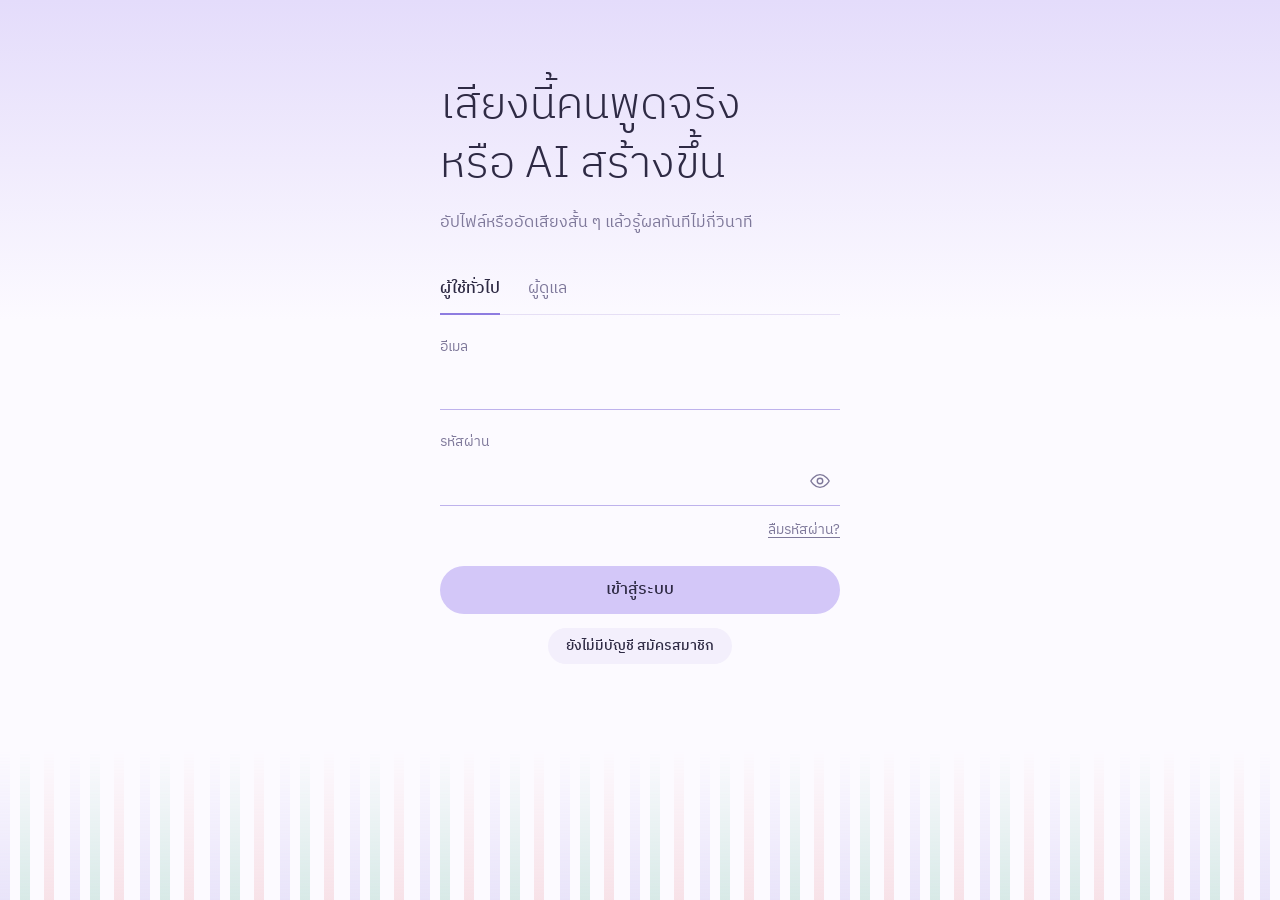
==== frontend/index.html @ a0849fa3 "Add frontend (single-file web app, pastel minimal) Login/register, record or upload audio, result wi" ====
<!DOCTYPE html>
<html lang="th">
<head>
<meta charset="utf-8">
<meta name="viewport" content="width=device-width, initial-scale=1, viewport-fit=cover">
<meta name="theme-color" content="#FCFAFF" media="(prefers-color-scheme: light)">
<meta name="theme-color" content="#171424" media="(prefers-color-scheme: dark)">
<title>เสียงจริงไหม? — ตรวจเสียง AI</title>
<link rel="preconnect" href="https://fonts.googleapis.com">
<link rel="preconnect" href="https://fonts.gstatic.com" crossorigin>
<link href="https://fonts.googleapis.com/css2?family=IBM+Plex+Sans+Thai:wght@200;300;400;500&display=swap" rel="stylesheet">
<style>
:root{--bg:#FCFAFF;--surf:#F3EFFC;--line:#E6DFF5;--ink:#2E2A44;--mute:#7E789A;--accent:#8E7CE0;--real:#2E9E78;--fake:#E0626F;--btn:#D3C7F8;--on-btn:#2E2A44;--sky:#D8EDFA;--rose:#FADDE1;--mint:#D6F0E5;--lilac:#E4DCFB;--peach:#FDE6D5;color-scheme:light}
@media (prefers-color-scheme:dark){:root{--bg:#171424;--surf:#221E34;--line:#352F4D;--ink:#EFEBFA;--mute:#A9A2C4;--accent:#B5A6FF;--real:#6FD3A8;--fake:#FF8D98;--btn:#4A3F82;--on-btn:#F3F0FF;--sky:#1F3A4D;--rose:#4A2A33;--mint:#1F4236;--lilac:#3A3066;--peach:#4A3427;color-scheme:dark}}
*{box-sizing:border-box}
html{-webkit-text-size-adjust:100%}
body{margin:0;background:var(--bg);color:var(--ink);font:400 16px/1.75 'IBM Plex Sans Thai','Noto Sans Thai',system-ui,sans-serif}
b,strong{font-weight:500}
h1,h2,h3{font-weight:300;margin:0;line-height:1.35}
h1{font-size:clamp(30px,6vw,44px)}h2{font-size:24px}h3{font-size:18px;font-weight:500}
p{margin:0}
button{font:inherit;color:inherit;cursor:pointer}
svg.i{width:22px;height:22px;fill:none;stroke:currentColor;stroke-width:1.5;stroke-linecap:round;stroke-linejoin:round;flex:none}
.num{font-variant-numeric:tabular-nums}
.mute{color:var(--mute)}.small{font-size:14px}.center{text-align:center}
:focus-visible{outline:2px solid var(--accent);outline-offset:3px}
.row{display:flex;gap:16px;align-items:center;flex-wrap:wrap}
.err{color:var(--fake);margin-top:14px}
.ok{color:var(--real);margin-top:14px;display:flex;gap:8px;align-items:center}

/* header + navigation */
.bar{position:sticky;top:0;z-index:5;background:var(--bg);padding-top:env(safe-area-inset-top,0px)}
.bar>div{max-width:960px;margin:0 auto;display:flex;align-items:center;gap:28px;padding:20px 24px}
.brand{display:flex;align-items:center;gap:12px;font-size:17px;font-weight:500;margin-right:auto}
.logo{display:flex;align-items:center;gap:3px;height:24px}
.logo i{width:2.5px;border-radius:2px;background:var(--ink)}
.tag{font-size:12px;border:1px solid var(--line);border-radius:999px;padding:0 10px;color:var(--mute);font-weight:400}
.nav{display:flex;gap:28px}
.nav button{border:0;background:none;color:var(--mute);padding:6px 0;border-bottom:2px solid transparent}
.nav button svg{display:none}
.nav button:hover{color:var(--ink)}
.nav button.on{color:var(--ink);font-weight:500;border-color:var(--ink)}
.out{border:0;background:none;color:var(--mute);padding:6px 0}
.dock{display:none}
.page{max-width:560px;margin:0 auto;padding:40px 24px 96px}
.page.wide{max-width:960px}
@media(max-width:720px){
  .nav{display:none}
  .bar>div{padding:14px 20px}
  .dock{display:flex;position:fixed;left:0;right:0;bottom:0;z-index:5;background:var(--bg);border-top:1px solid var(--line);padding:8px 8px calc(8px + env(safe-area-inset-bottom,0px))}
  .dock button{flex:1;display:flex;flex-direction:column;align-items:center;gap:2px;border:0;background:none;color:var(--mute);font-size:12px;padding:6px 0}
  .dock button.on{color:var(--ink);font-weight:500}
  .page{padding:24px 20px 120px}
}

/* shared parts */
.card{margin-top:56px;padding-top:28px;border-top:1px solid var(--line)}
.btn{display:inline-flex;align-items:center;justify-content:center;gap:8px;min-height:48px;padding:0 28px;border:0;border-radius:999px;background:var(--btn);color:var(--on-btn);font-weight:500}
.btn.block{width:100%}
.btn.ghost{background:none;color:var(--ink);border:1px solid var(--line)}
.btn.ghost:hover{border-color:var(--ink)}
.btn.sm{min-height:36px;padding:0 18px;font-size:14px}
.in{width:100%;min-height:48px;padding:10px 0;border:0;border-bottom:1px solid var(--line);border-radius:0;background:none;color:var(--ink);font:inherit}
.in:focus{outline:none;border-bottom-color:var(--ink);box-shadow:0 1px 0 var(--ink)}
textarea.in{min-height:96px;resize:vertical;border:1px solid var(--line);border-radius:14px;padding:12px 14px}
textarea.in:focus{box-shadow:none;border-color:var(--ink)}
label.f{display:block;margin-top:20px;color:var(--mute);font-size:14px}
label.f .in{margin-top:2px;color:var(--ink);font-size:16px}
.pill{display:inline-flex;align-items:center;gap:6px;font-size:14px;color:var(--mute);margin-right:10px}
.pill::before{content:"";width:6px;height:6px;border-radius:50%;background:currentColor}
.pill.real{color:var(--real)}.pill.fake{color:var(--fake)}
.seg2{display:flex;gap:28px;border-bottom:1px solid var(--line)}
.seg2 button{border:0;background:none;padding:10px 0;color:var(--mute);border-bottom:2px solid transparent;margin-bottom:-1px}
.seg2 button.on{color:var(--ink);font-weight:500;border-color:var(--ink)}
.chips{display:flex;gap:8px;flex-wrap:wrap;align-items:center;margin-top:28px}
.chip{display:inline-flex;align-items:center;gap:6px;border:1px solid var(--line);background:none;border-radius:999px;padding:5px 16px;color:var(--mute)}
.chip svg.i{width:18px;height:18px}
.chip:hover{border-color:var(--ink);color:var(--ink)}
.chip.on{background:var(--ink);border-color:var(--ink);color:var(--bg);font-weight:500}
.empty{text-align:center;padding:64px 16px;color:var(--mute)}
.iconbtn{border:0;background:none;color:var(--mute);padding:6px;border-radius:10px}
.iconbtn:hover{color:var(--fake)}

/* login */
.login{min-height:100vh;display:grid;place-items:center;padding:48px 24px 200px;position:relative;overflow:hidden}
.lg{width:100%;max-width:400px;position:relative;z-index:1}
.bars{position:absolute;left:0;right:0;bottom:0;height:150px;display:flex;align-items:flex-end;gap:6px;padding:0 24px;pointer-events:none}
.bars i{flex:1;background:color-mix(in srgb,var(--ink) 11%,var(--bg));border-radius:2px 2px 0 0;transform-origin:bottom;animation:rise .9s cubic-bezier(.2,.8,.2,1) both;animation-delay:calc(var(--n)*18ms)}
@keyframes rise{from{transform:scaleY(.04);opacity:0}to{transform:scaleY(1);opacity:1}}

/* home */
.stage{margin-top:36px}
.live{display:block;width:100%;height:84px;margin-top:36px}
.timer{font-size:72px;font-weight:200;line-height:1;text-align:center;margin-top:12px}
.rec{position:relative;width:112px;height:112px;border-radius:50%;border:1.5px solid var(--ink);background:none;color:var(--ink);display:grid;place-items:center;margin:28px auto 14px}
.rec:hover{background:var(--surf)}
.rec svg.i{width:34px;height:34px}
.rec.on{border-color:var(--fake);color:var(--fake)}
.rec.on::after{content:"";position:absolute;inset:-9px;border-radius:50%;border:1px solid var(--fake);animation:ping 1.5s ease-out infinite}
@keyframes ping{from{opacity:.9;transform:scale(.92)}to{opacity:0;transform:scale(1.2)}}
.drop{display:grid;place-items:center;gap:8px;text-align:center;border:1px dashed var(--line);border-radius:28px;padding:80px 16px;margin-top:32px;cursor:pointer;position:relative}
.drop:hover,.drop:focus-within{border-color:var(--ink)}
.drop input{position:absolute;opacity:0;width:1px;height:1px}
.drop svg.i{width:32px;height:32px;color:var(--mute)}
.spin{width:36px;height:36px;border-radius:50%;border:2px solid var(--line);border-top-color:var(--ink);margin:20px auto;animation:sp 1s linear infinite}
@keyframes sp{to{transform:rotate(360deg)}}

/* result */
.res{--c:var(--real);margin-top:36px}
.res.fake{--c:var(--fake)}
.bignum{font-size:clamp(112px,34vw,200px);font-weight:200;line-height:.95;color:var(--c);letter-spacing:-.04em}
.bignum small{font-size:.26em;font-weight:300;letter-spacing:0;margin-left:.08em}
.vword{font-size:26px;font-weight:500;margin-top:14px}
audio{display:block;width:100%;height:36px;margin-top:28px}
.scope{margin-top:28px}
canvas#wave{display:block;width:100%;height:88px}
.segs{display:flex;gap:4px;margin-top:14px}
.sg{min-width:0}
.sg i{display:block;height:6px;border-radius:3px}
.sg span{display:block;margin-top:6px;font-size:12px;color:var(--mute)}
.axis{display:flex;justify-content:space-between;font-size:13px;color:var(--mute);margin-top:4px}
.choices{display:flex;gap:12px;margin-top:16px}
.choice{flex:1;display:flex;align-items:center;justify-content:center;gap:8px;min-height:48px;border:1px solid var(--line);background:none;border-radius:999px;font-weight:500}
.choice:hover{border-color:var(--ink)}
.choice.yes.on{background:var(--real);border-color:var(--real);color:var(--bg)}
.choice.no.on{background:var(--fake);border-color:var(--fake);color:var(--bg)}

/* history */
.hlist{margin-top:24px;border-bottom:1px solid var(--line)}
.hrow{--c:var(--real);display:grid;grid-template-columns:auto 1fr auto auto;gap:16px;align-items:start;padding:22px 0;border-top:1px solid var(--line)}
.hrow.fake{--c:var(--fake)}
.hrow .dot{width:8px;height:8px;border-radius:50%;background:var(--c);margin-top:11px}
.hrow .g{min-width:0;overflow-wrap:anywhere}
.hrow .sc{text-align:right}
.bigpct{font-size:40px;font-weight:200;line-height:1.1;color:var(--c)}
.cmt{margin-top:10px;padding-left:12px;border-left:2px solid var(--line);font-size:14px;color:var(--mute);white-space:pre-wrap;overflow-wrap:anywhere}
.dbg{margin-top:16px;padding:12px;border:1px dashed var(--line);border-radius:12px;font-size:12px;overflow:auto;white-space:pre-wrap;overflow-wrap:anywhere}
@media(max-width:560px){.hrow{grid-template-columns:auto 1fr auto}.hrow .iconbtn{grid-column:3;grid-row:2;justify-self:end}}

/* calendar */
.datewrap{position:relative}
.cal{position:absolute;top:calc(100% + 8px);left:0;z-index:6;width:300px;max-width:calc(100vw - 40px);background:var(--bg);border:1px solid var(--line);border-radius:20px;padding:16px}
.calh{display:flex;justify-content:space-between;align-items:center;margin-bottom:8px}
.calg{display:grid;grid-template-columns:repeat(7,1fr);gap:2px;text-align:center}
.calg i{font-style:normal;color:var(--mute);font-size:13px;padding:4px 0}
.day{border:0;background:none;border-radius:999px;min-height:36px;color:var(--ink)}
.day:hover{background:var(--surf)}
.day.today{box-shadow:inset 0 0 0 1px var(--ink)}
.day.sel{background:var(--ink);color:var(--bg);font-weight:500}
.calf{display:flex;gap:8px;justify-content:space-between;margin-top:12px}
@media(max-width:720px){.cal{position:fixed;left:50%;top:50%;transform:translate(-50%,-50%);width:min(320px,90vw)}}

/* profile */
.avatar{width:88px;height:88px;border-radius:50%;background:var(--surf);display:grid;place-items:center;font-size:34px;font-weight:200;overflow:hidden}
.avatar img{width:100%;height:100%;object-fit:cover}
.dl{margin:20px 0 0}
.dl div{display:flex;justify-content:space-between;gap:16px;padding:14px 0;border-top:1px solid var(--line)}
.dl dt{color:var(--mute)}.dl dd{margin:0;text-align:right;overflow-wrap:anywhere}

/* admin */
.stats{display:grid;grid-template-columns:repeat(4,1fr);margin-top:36px;border-top:1px solid var(--line);border-bottom:1px solid var(--line)}
.stat{--c:var(--mute);background:none;border:0;color:inherit;text-align:left;padding:24px 0 24px 24px;display:block;width:100%}
.stat:first-child{padding-left:0}
.stat+.stat{border-left:1px solid var(--line)}
button.stat:hover strong{color:var(--accent)}
.stat .k{display:flex;align-items:center;gap:8px;color:var(--mute);font-size:14px}
.stat .k i{width:8px;height:8px;border-radius:50%;background:var(--c)}
.stat strong{display:block;font-size:56px;font-weight:200;line-height:1.1;margin-top:8px}
@media(max-width:720px){.stats{grid-template-columns:1fr 1fr}.stat{padding:20px 0 20px 20px}.stat:nth-child(odd){padding-left:0;border-left:0}.stat:nth-child(n+3){border-top:1px solid var(--line)}}
.ratio{display:flex;height:8px;gap:3px;margin-top:18px}
.ratio button{border:0;min-width:8px;border-radius:4px;padding:0}
.ratio .rf{background:var(--fake)}.ratio .rr{background:var(--real)}
.legend{display:flex;gap:24px;flex-wrap:wrap;margin-top:12px;color:var(--mute);font-size:14px}
.chart{display:flex;align-items:flex-end;gap:12px;height:160px;margin-top:20px}
.chart div{flex:1;display:flex;flex-direction:column;justify-content:flex-end;align-items:center;font-size:13px;color:var(--mute);height:100%}
.chart i{display:block;width:100%;max-width:28px;background:color-mix(in srgb,var(--ink) 16%,var(--bg));border-radius:4px 4px 0 0;margin:6px 0}
.chart div.today i{background:var(--ink)}
.chart b{color:var(--ink);font-weight:500}
.tw{overflow-x:auto}
table{border-collapse:collapse;width:100%;font-size:15px;min-width:640px}
th,td{text-align:left;padding:14px 12px 14px 0;border-top:1px solid var(--line);vertical-align:top}
th{border-top:0;color:var(--mute);font-weight:400;font-size:13px}
.thbig{font-size:clamp(96px,22vw,140px);font-weight:200;line-height:1;text-align:center;margin-top:20px;letter-spacing:-.04em}
input[type=range]{-webkit-appearance:none;appearance:none;width:100%;height:4px;border-radius:2px;background:linear-gradient(to right,var(--real) 0 var(--x,70%),var(--fake) var(--x,70%) 100%);margin:36px 0 14px}
input[type=range]::-webkit-slider-thumb{-webkit-appearance:none;width:24px;height:24px;border-radius:50%;background:var(--bg);border:2px solid var(--ink);cursor:grab}
input[type=range]::-moz-range-thumb{width:18px;height:18px;border-radius:50%;background:var(--bg);border:2px solid var(--ink)}
.zones{display:flex;justify-content:space-between;gap:12px;font-size:14px}

@media(prefers-reduced-motion:reduce){*,*::before,*::after{animation:none!important}}

/* pastel colour layer */
body{background:linear-gradient(180deg,var(--lilac) 0,var(--bg) 320px) no-repeat,var(--bg)}
.bar{background:color-mix(in srgb,var(--lilac) 90%,transparent);backdrop-filter:blur(8px)}
.btn{box-shadow:none;transition:none}.btn:hover{background:color-mix(in srgb,var(--btn) 80%,var(--accent))}
.btn:hover,.btn:active{transform:none;box-shadow:none}
.btn.ghost{background:var(--surf);border:0}.btn.ghost:hover{background:var(--lilac)}
.chip{background:var(--surf);border-color:transparent}.chip:hover{background:var(--lilac);color:var(--ink)}
.chip.on{background:var(--btn);color:var(--on-btn);border-color:transparent}
.tag{background:var(--surf);border-color:transparent}
.nav button.on,.seg2 button.on{border-color:var(--accent)}
.in{border-bottom-color:color-mix(in srgb,var(--accent) 45%,var(--line))}
.in:focus{border-bottom-color:var(--accent);box-shadow:0 1px 0 var(--accent)}
textarea.in{background:var(--surf);border-color:transparent;box-shadow:none}textarea.in:focus{border-color:var(--accent);box-shadow:none}
.drop{background:var(--peach);border:0;color:var(--ink)}.drop:hover{background:color-mix(in srgb,var(--peach) 70%,var(--lilac))}
.drop svg.i{color:var(--accent);border:0;padding:0;background:none;width:32px;height:32px}
.rec{background:var(--rose);border:0;color:var(--fake);width:120px;height:120px;box-shadow:none;transition:none}
.rec:hover,.rec:active{transform:none;box-shadow:none;background:color-mix(in srgb,var(--rose) 70%,var(--lilac))}
.rec.on{background:var(--fake);color:#fff}.rec svg.i{width:34px;height:34px}
.live{background:none;border:0;border-radius:0;height:84px;margin-top:36px}
.timer{font-family:inherit;font-size:72px;font-weight:200}
.stage{padding:0;background:none;border:0;box-shadow:none;margin-top:36px}
.stage .seg2{background:none;padding:0;border:0;border-radius:0;border-bottom:1px solid var(--line);gap:28px}
.seg2{padding:0;border:0;border-radius:0;background:none;border-bottom:1px solid var(--line);gap:28px}
.seg2 button{flex:none;border:0;border-bottom:2px solid transparent;border-radius:0;padding:10px 0;margin-bottom:-1px;background:none;box-shadow:none}
.seg2 button.on{background:none;box-shadow:none;border-color:var(--accent);color:var(--ink)}
.bars i{background:color-mix(in srgb,var(--accent) 22%,var(--bg))}
.bars i:nth-child(3n){background:color-mix(in srgb,var(--real) 22%,var(--bg))}
.bars i:nth-child(5n){background:color-mix(in srgb,var(--fake) 20%,var(--bg))}
.res{background:color-mix(in srgb,var(--c) 12%,var(--bg));border:0;border-radius:32px;padding:28px 24px 24px;margin:36px -8px 0;box-shadow:none}
.hrow{background:var(--surf);border:0;border-radius:22px;padding:18px 20px;margin-bottom:10px;box-shadow:none}
.hrow.real{background:var(--mint)}.hrow.fake{background:var(--rose)}
.hlist{border-bottom:0}
.cmt{background:color-mix(in srgb,var(--bg) 70%,transparent);border:0;border-radius:12px;padding:8px 12px}
.cal{box-shadow:0 12px 40px rgba(60,40,110,.16);border-color:transparent}
.day.sel{background:var(--btn);color:var(--on-btn)}.day:hover{background:var(--lilac)}.day.today{box-shadow:inset 0 0 0 1px var(--accent)}
.avatar{background:var(--lilac)}
.dock{background:color-mix(in srgb,var(--lilac) 90%,transparent)}.dock button.on{color:var(--accent)}
.stats{border:0;gap:12px}
.stat,.stat:first-child{padding:20px 22px;border:0!important;border-radius:24px;background:var(--surf)}
.stats>:nth-child(1){background:var(--sky)}.stats>:nth-child(2){background:var(--rose)}.stats>:nth-child(3){background:var(--mint)}.stats>:nth-child(4){background:var(--lilac)}
.stat+.stat{border-left:0}
@media(max-width:720px){.stat:nth-child(odd){padding-left:22px}.stat:nth-child(n+3){border-top:0}}
.ratio .rf{background:var(--fake)}.ratio .rr{background:var(--real)}
.chart i{background:color-mix(in srgb,var(--accent) 30%,var(--bg))}.chart div.today i{background:var(--accent)}
.card{margin-top:44px}
input[type=range]{background:linear-gradient(to right,var(--mint) 0 var(--x,70%),var(--rose) var(--x,70%) 100%);height:8px;border:0;margin:36px 0 14px}
input[type=range]::-webkit-slider-thumb{width:26px;height:26px;background:var(--bg);border:3px solid var(--accent);box-shadow:none}
input[type=range]::-moz-range-thumb{width:20px;height:20px;background:var(--bg);border:3px solid var(--accent);box-shadow:none}
.thbig{font-family:inherit;font-weight:200;color:var(--ink);-webkit-text-stroke:0;text-shadow:none;margin-top:20px}
.err{background:none;border:0;padding:0;color:var(--fake);border-radius:0}
.ok{background:none;border:0;padding:0;color:var(--real)}

/* shims for features added later (mascot hidden, plain layout) */
.mc,.sticker,.hero::before,.hero::after{display:none}
.logo{display:flex;align-items:center;gap:3px;height:24px;width:auto;border:0;background:none;box-shadow:none;transform:none}
.logo b{display:flex;align-items:center;gap:3px;height:24px}.logo i{width:2.5px;border-radius:2px;background:var(--accent)}
.brand{font-family:inherit}
.hello{display:block}.bubble{background:none;border:0;box-shadow:none;padding:0;margin:0;color:var(--mute);border-radius:0;font-size:16px}
.hero{background:none;border:0;box-shadow:none;padding:0;display:block}
.hero h1{margin:6px 0 0}.hero p{color:var(--mute);margin:14px 0 28px}
.login{display:block;max-width:none;min-height:100vh;padding:48px 24px 200px;position:relative;margin:0}
.login .hero,.login .lg{max-width:400px;margin:0 auto}.login .hero{margin-top:28px;text-align:left}
.lg{position:relative;z-index:1;margin-top:20px}.lg>.brand{display:none}.hero::before{display:none}
.lg .card{margin-top:0;padding:0;border:0;box-shadow:none;background:none}
.login::after{content:"";position:absolute;left:0;right:0;bottom:0;height:150px;background:repeating-linear-gradient(90deg,color-mix(in srgb,var(--accent) 22%,var(--bg)) 0 10px,transparent 10px 20px,color-mix(in srgb,var(--real) 22%,var(--bg)) 20px 30px,transparent 30px 44px,color-mix(in srgb,var(--fake) 20%,var(--bg)) 44px 54px,transparent 54px 70px);-webkit-mask:linear-gradient(0deg,#000,transparent);mask:linear-gradient(0deg,#000,transparent);pointer-events:none;opacity:.8}
.reshead{display:block}.reshead>div{display:flex;flex-direction:column-reverse}
.vword{background:none;border:0;border-radius:0;box-shadow:none;transform:none;padding:0;font-family:inherit;font-size:26px;font-weight:500;margin-top:14px}
.bignum{font-family:inherit;font-size:clamp(112px,34vw,200px);font-weight:200;color:var(--c);-webkit-text-stroke:0;text-shadow:none;letter-spacing:-.04em;line-height:.95;margin:0}
.bignum small{-webkit-text-stroke:0;font-weight:300}
.resmeta{color:var(--mute);margin-top:4px;opacity:1}
.warn{border:0;background:var(--peach);border-radius:12px}
.scope{background:none;border:0;padding:0;border-radius:0;margin-top:28px}
.sg i{border:0;height:6px;border-radius:3px}.sg span{text-align:left;font-weight:400;color:var(--mute)}
.choice{background:var(--surf);border:0;box-shadow:none;border-radius:999px;transition:none}
.choice:hover,.choice.yes.on,.choice.no.on{transform:none;box-shadow:none}
.choice.yes.on{background:var(--mint)}.choice.no.on{background:var(--rose)}
.hrow .dot{width:10px;height:10px;border:0;background:var(--c);margin-top:10px;display:block}.hrow .dot svg{display:none}
.bigpct{font-family:inherit;font-weight:200;font-size:40px;-webkit-text-stroke:0}
.pill{border:0;background:var(--surf);padding:0 10px;margin:0 6px 4px 0;border-radius:999px}.pill.real{background:var(--mint)}.pill.fake{background:var(--rose)}
.cmt{border:0}
.empty .mc{display:none}
.stage.center::before{content:"";display:block;width:36px;height:36px;border-radius:50%;border:2px solid var(--line);border-top-color:var(--accent);margin:20px auto;animation:sp 1s linear infinite}
.stat strong,.stat .k i{font-family:inherit}.stat strong{font-weight:200;font-size:56px}
.stat .k i{border:0;width:8px;height:8px}
.pctbadge{font-family:inherit;font-weight:300;-webkit-text-stroke:0;font-size:28px}
.agree{background:var(--peach);border:0;border-radius:14px}.agree b{font-family:inherit;font-weight:500}
.stat .sub{border:0;border-radius:999px;padding:0 10px;background:color-mix(in srgb,var(--bg) 60%,transparent)}
.pwd{position:relative;display:block}.pwd .in{padding-right:48px}
.eye{position:absolute;right:4px;top:50%;transform:translateY(-50%);border:0;background:none;border-radius:10px;padding:5px;color:var(--mute);display:grid;place-items:center}
.eye:hover,.eye.on{color:var(--accent)}
label.f .pwd{margin-top:2px}label.f .pwd .in{margin-top:0}
.linkbtn{border:0;background:none;padding:0;color:var(--mute);font-size:14px;text-decoration:underline;text-underline-offset:3px}.linkbtn:hover{color:var(--accent)}
.pl{margin-top:8px}.pl audio{margin-top:0;height:36px;min-width:220px}.pl .nofile{margin-top:6px;max-width:260px}
audio{border-radius:999px}
.tag{font-family:inherit}
h1,h2,h3,.disp{font-family:inherit;font-weight:300}h3{font-weight:500}
@media(prefers-reduced-motion:reduce){*,*::before,*::after{animation:none!important}}
</style>
</head>
<body>
<div id="app"></div>
<script>
// ===== ตั้งค่า: แก้ที่อยู่ของ backend ตรงนี้ =====
const API=window.API_BASE||'http://localhost:8000';

const $=s=>document.querySelector(s),esc=s=>String(s).replace(/[&<>"]/g,c=>({"&":"&amp;","<":"&lt;",">":"&gt;",'"':"&quot;"}[c]));
const D=d=>d.toLocaleDateString('th-TH',{day:'numeric',month:'short',year:'numeric'}),T=d=>d.toLocaleTimeString('th-TH',{hour:'2-digit',minute:'2-digit'});
const dk=d=>d.getFullYear()+'-'+String(d.getMonth()+1).padStart(2,'0')+'-'+String(d.getDate()).padStart(2,'0');
const mmss=s=>Math.floor(s/60)+':'+String(s%60).padStart(2,'0');
const store={get:k=>{try{return sessionStorage.getItem(k)}catch(e){return null}},set:(k,v)=>{try{v==null?sessionStorage.removeItem(k):sessionStorage.setItem(k,v)}catch(e){}}};
const S={fp:0,fpEmail:'',token:null,user:null,role:'user',page:'home',tab:'rec',phase:'idle',cur:null,rec:null,f:{date:'',res:''},reg:false,err:'',msg:'',loading:false,th:.8,hist:[],adet:[],stats:{},thinfo:{}};

S.cal={open:false,y:new Date().getFullYear(),m:new Date().getMonth()};
// ===== ชั้นเรียก API =====
async function api(path,o={}){
  const h={};if(S.token)h.Authorization='Bearer '+S.token;if(o.body)h['Content-Type']='application/json';
  let r;try{r=await fetch(API+path,{method:o.method||'GET',headers:h,body:o.form||(o.body?JSON.stringify(o.body):undefined)})}
  catch(e){throw new Error('เชื่อมต่อ API ที่ '+API+' ไม่ได้ ตรวจว่า backend เปิดอยู่และตั้ง CORS ไว้แล้ว')}
  if(r.status==401&&S.token&&!o.noAuthRedirect){logout();throw new Error('เซสชันหมดอายุ โปรดเข้าสู่ระบบใหม่')}
  const t=await r.text();let j=null;try{j=t?JSON.parse(t):null}catch(e){}
  if(!r.ok){let m=j&&(j.detail||j.message);if(Array.isArray(m))m=m.map(x=>x.msg).join(' ');throw new Error(typeof m=='string'&&m?m:'เกิดข้อผิดพลาด ('+r.status+')')}
  return j}
// ===== แปลงชื่อ field จาก backend เป็นรูปแบบที่ UI ใช้ (ปรับตาม schema จริงได้ที่นี่ที่เดียว) =====
const pick=(o,ks)=>{if(!o)return;for(const k of ks)if(o[k]!==undefined&&o[k]!==null)return o[k]};
const list=j=>Array.isArray(j)?j:(j&&(j.items||j.results||j.data||j.detections||j.history||j.predictions||j.files))||[];
const UU=/^[0-9a-f]{8}-[0-9a-f]{4}-[0-9a-f]{4}-[0-9a-f]{4}-[0-9a-f]{12}$/i;
function uuidIn(o,d=0){if(!o||typeof o!='object'||d>3)return;const ks=Object.keys(o).filter(k=>!/user|owner|account/i.test(k));
  for(const k of ks)if(typeof o[k]=='string'&&UU.test(o[k])&&/id/i.test(k))return o[k];
  for(const k of ks){const r=uuidIn(o[k],d+1);if(r)return r}}
function deep(o,re,ok,d=0){if(!o||typeof o!='object'||Array.isArray(o)||d>3)return;
  for(const k of Object.keys(o)){const v=o[k];if(re.test(k)&&!/thresh|index|class|version|id$/i.test(k)&&ok(v))return v}
  for(const k of Object.keys(o)){const r=deep(o[k],re,ok,d+1);if(r!==undefined)return r}}
function norm(x){
  const fb0=pick(x,['feedback','user_feedback']),fb=Array.isArray(fb0)?fb0[0]:fb0,lbv=[x.label,x.result,x.prediction,x.verdict,x.result&&x.result.label,x.prediction&&x.prediction.label].find(v=>typeof v=='string'),lb=lbv?lbv.toLowerCase():'',
    th=pick(x,['threshold','threshold_used']),sg0=pick(x,['segment_scores','segments','scores']),sg=Array.isArray(sg0)?sg0:[];
  let sc=pick(x,['spoof_score','score','spoof_probability','probability','mean_probability']);
  if(sc===undefined)sc=deep(x,/spoof|score|prob|confidence/i,v=>typeof v=='number'&&v>=0&&v<=100);
  sc=+sc||0;if(sc>1)sc=sc/100;
  return{id:(v=>UU.test(String(v))?v:uuidIn(x))(pick(x,['id','detection_id','history_id','record_id','uuid'])),raw:x,name:String(pick(x,['filename','file_name','original_filename','name'])||'ไฟล์เสียง').replace(/\.(webm|wav|mp3|m4a|ogg|flac|aac|opus|mp4)$/i,''),score:sc,
    dur:Math.round(+pick(x,['duration_sec','duration','duration_seconds'])||0),at:new Date(pick(x,['created_at','timestamp','detected_at'])||Date.now()),
    agree:pick(x,['user_agrees','agree'])??(fb?pick(fb,['user_agrees','agree']):undefined)??deep(x,/agree/i,v=>typeof v=='boolean')??null,comment:x.comment||(fb&&fb.comment)||deep(x,/comment/i,v=>typeof v=='string'&&v.trim()!=='')||'',scores:sg.map(s=>+(s&&typeof s=='object'?(s.spoof_probability??s.score??s.probability):s)),segs:sg.filter(s=>s&&typeof s=='object'&&s.end_seconds!==undefined).map(s=>({s:+s.start_seconds||0,e:+s.end_seconds||0})),partial:!!x.possible_partial_spoof,maxp:+x.max_probability||0,
    fake:lb?/spoof|fake|synth/.test(lb):undefined,th:th!==undefined?+th:undefined,email:pick(x,['user_email','email'])||(x.user&&x.user.email)||'ผู้เยี่ยมชม'}}
const thTxt=d=>d.th!==undefined?d.th.toFixed(2):'–';
const isF=d=>d.fake!==undefined?d.fake:d.score>=(d.th||S.th);
const uname=u=>pick(u,['name','full_name','display_name'])||String(u.email||'').split('@')[0];
const since=u=>{const v=pick(u,['created_at','createdAt','member_since']);return v?D(new Date(v)):'ไม่ระบุ'};
const pct=v=>v===undefined?'–':(v<=1?v*100:v).toFixed(1)+'%';

const pill=d=>isF(d)?'<span class="pill fake">สังเคราะห์</span>':'<span class="pill real">เสียงจริง</span>';
const fbp=d=>d.agree===null?'<span class="pill">ยังไม่ระบุ</span>':d.agree?'<span class="pill real">ผลถูกต้อง</span>':'<span class="pill fake">ผลไม่ถูกต้อง</span>';
const filt=l=>l.filter(d=>(!S.f.date||dk(d.at)==S.f.date)&&(!S.f.res||(isF(d)?'fake':'real')==S.f.res));
const errBox=()=>S.err?`<div class="err" role="alert">${esc(S.err)}</div>`:'';
const IC={
  mic:'<rect x="9" y="3" width="6" height="12" rx="3"/><path d="M5 11a7 7 0 0 0 14 0M12 18v3"/>',
  clock:'<circle cx="12" cy="12" r="9"/><path d="M12 7v5l3 2"/>',
  user:'<circle cx="12" cy="8" r="4"/><path d="M4 21a8 8 0 0 1 16 0"/>',
  grid:'<rect x="3" y="3" width="7" height="7" rx="1.5"/><rect x="14" y="3" width="7" height="7" rx="1.5"/><rect x="3" y="14" width="7" height="7" rx="1.5"/><rect x="14" y="14" width="7" height="7" rx="1.5"/>',
  sliders:'<path d="M4 7h10M18 7h2M4 17h2M10 17h10"/><circle cx="16" cy="7" r="2"/><circle cx="8" cy="17" r="2"/>',
  stop:'<rect x="6" y="6" width="12" height="12" rx="2" fill="currentColor"/>',
  upload:'<path d="M12 16V4M7 9l5-5 5 5M4 20h16"/>',
  check:'<path d="M5 12.5l4.5 4.5L19 7"/>',
  cross:'<path d="M6 6l12 12M18 6L6 18"/>',
  trash:'<path d="M4 7h16M10 11v6M14 11v6M6 7l1 13h10l1-13M9 7V4h6v3"/>',
  cal:'<rect x="3" y="5" width="18" height="16" rx="2"/><path d="M3 10h18M8 3v4M16 3v4"/>',
  play:'<path d="M8 5v14l11-7z" fill="currentColor"/>',
  eye:'<path d="M2 12s4-7 10-7 10 7 10 7-4 7-10 7-10-7-10-7z"/><circle cx="12" cy="12" r="3"/>',
  left:'<path d="M15 6l-6 6 6 6"/>',right:'<path d="M9 6l6 6-6 6"/>'};
const ic=n=>`<svg class="i" viewBox="0 0 24 24" aria-hidden="true">${IC[n]}</svg>`;
const NAV={user:[['home','mic','ตรวจเสียง'],['hist','clock','ประวัติ'],['prof','user','โปรไฟล์']],admin:[['dash','grid','ภาพรวม'],['hist','clock','ประวัติการตรวจ'],['th','sliders','เกณฑ์ตัดสิน']]};
const MOUTH={idle:'<path d="M66 100 Q80 113 94 100" fill="none" stroke="var(--bd)" stroke-width="4"/>',
 listen:'<ellipse cx="80" cy="106" rx="8" ry="10" fill="var(--paper)" stroke="var(--bd)" stroke-width="4"/>',
 busy:'<circle cx="80" cy="104" r="5" fill="var(--bd)"/>',
 real:'<path d="M62 96 Q80 124 98 96Z" fill="var(--paper)" stroke="var(--bd)" stroke-width="4"/>',
 fake:'<path d="M60 106 l7 -8 l7 8 l7 -8 l7 8 l7 -8 l5 8" fill="none" stroke="var(--bd)" stroke-width="4"/>'};
const EYES={idle:'<circle cx="60" cy="78" r="7" fill="var(--bd)"/><circle cx="100" cy="78" r="7" fill="var(--bd)"/>',
 listen:'<circle cx="60" cy="76" r="10" fill="var(--paper)" stroke="var(--bd)" stroke-width="4"/><circle cx="100" cy="76" r="10" fill="var(--paper)" stroke="var(--bd)" stroke-width="4"/><circle cx="62" cy="77" r="4" fill="var(--bd)"/><circle cx="102" cy="77" r="4" fill="var(--bd)"/>',
 busy:'<circle cx="60" cy="74" r="7" fill="var(--bd)"/><circle cx="100" cy="74" r="7" fill="var(--bd)"/><circle cx="62" cy="71" r="2.4" fill="var(--paper)"/><circle cx="102" cy="71" r="2.4" fill="var(--paper)"/>',
 real:'<path d="M50 82 Q60 66 70 82" fill="none" stroke="var(--bd)" stroke-width="4.5"/><path d="M90 82 Q100 66 110 82" fill="none" stroke="var(--bd)" stroke-width="4.5"/>',
 fake:'<path d="M50 74 L70 78" stroke="var(--bd)" stroke-width="4.5"/><path d="M90 70 L112 62" stroke="var(--bd)" stroke-width="4.5"/><circle cx="62" cy="86" r="6" fill="var(--bd)"/><circle cx="102" cy="86" r="6" fill="var(--bd)"/>'};
const mascot=(m,sz)=>`<svg class="mc ${m}" viewBox="0 0 160 150" style="${sz?'--s:'+sz+'px':''}" aria-hidden="true"><g fill="none" stroke="var(--bd)" stroke-width="4.5" stroke-linecap="round"><path d="M62 26V14"/><path d="M80 22V4"/><path d="M98 26V12"/></g><path class="body" d="M20 100C10 50 45 22 80 24c38 2 70 26 62 74-4 30-30 42-62 42-32 0-56-10-60-40Z" stroke="var(--bd)" stroke-width="4.5"/>${m=='fake'?'':'<circle cx="44" cy="100" r="7" fill="var(--rose)" opacity=".7"/><circle cx="116" cy="100" r="7" fill="var(--rose)" opacity=".7"/>'}${EYES[m]}${MOUTH[m]}</svg>`;
const logo=()=>`<span class="logo" aria-hidden="true"><b>${[8,15,20,11,16].map(h=>`<i style="height:${h}px"></i>`).join('')}</b></span>`;
const MTH=['มกราคม','กุมภาพันธ์','มีนาคม','เมษายน','พฤษภาคม','มิถุนายน','กรกฎาคม','สิงหาคม','กันยายน','ตุลาคม','พฤศจิกายน','ธันวาคม'],WD=['อา','จ','อ','พ','พฤ','ศ','ส'];
function calHTML(){
  const y=S.cal.y,m=S.cal.m,first=new Date(y,m,1).getDay(),days=new Date(y,m+1,0).getDate(),today=dk(new Date());
  let cells='';for(let i=0;i<first;i++)cells+='<span></span>';
  for(let n=1;n<=days;n++){const k=y+'-'+String(m+1).padStart(2,'0')+'-'+String(n).padStart(2,'0');cells+=`<button class="day ${k==S.f.date?'sel':''} ${k==today?'today':''}" data-day="${k}">${n}</button>`}
  return `<div class="cal" role="dialog" aria-label="เลือกวันที่"><div class="calh"><button class="iconbtn" data-cal="-1" aria-label="เดือนก่อนหน้า">${ic('left')}</button><b>${MTH[m]} ${y+543}</b><button class="iconbtn" data-cal="1" aria-label="เดือนถัดไป">${ic('right')}</button></div><div class="calg">${WD.map(w=>`<i>${w}</i>`).join('')}${cells}</div><div class="calf"><button class="btn ghost sm" data-day="${today}">วันนี้</button><button class="btn ghost sm" data-day="">ล้างวันที่</button></div></div>`}
const filterBar=()=>{const on=S.f.date||S.f.res;
  return `<div class="chips">${[['','ทั้งหมด'],['real','เสียงจริง'],['fake','เสียงสังเคราะห์']].map(c=>`<button class="chip ${S.f.res==c[0]?'on':''}" data-chip="${c[0]}">${c[1]}</button>`).join('')}<div class="datewrap"><button class="chip ${S.f.date?'on':''}" data-cal="toggle" aria-haspopup="dialog">${ic('cal')}${S.f.date?D(new Date(S.f.date+'T00:00:00')):'เลือกวันที่'}</button>${S.cal.open?calHTML():''}</div>${on?'<button class="btn ghost sm" data-act="clr">ล้างตัวกรอง</button>':''}</div>`};

function render(){
  const a=$('#app');if(!S.user){a.innerHTML=loginV();return}
  const adm=S.role=='admin',nav=NAV[adm?'admin':'user'],btns=cls=>nav.map(p=>`<button data-go="${p[0]}" class="${S.page==p[0]?'on':''}">${ic(p[1])}${p[2]}</button>`).join('');
  const v=S.loading?'<p class="mute">กำลังโหลดข้อมูลจากระบบ</p>':{home:homeV,hist:adm?aHistV:uHistV,prof:profV,dash:dashV,th:thV}[S.page]();
  a.innerHTML=`<header class="bar"><div><div class="brand">${logo()}เสียงจริงไหม?${adm?'<span class="tag">ผู้ดูแล</span>':''}</div><nav class="nav" aria-label="เมนูหลัก">${btns()}</nav>${adm?'<button class="out" data-act="out">ออกจากระบบ</button>':''}</div></header>
  <main class="page ${adm?'wide':''}">${v}</main><nav class="dock" aria-label="เมนูหลัก">${btns()}</nav>`;
  if(S.phase=='done'&&S.page=='home'&&$('#wave'))draw();
  if(S.page=='home'&&!S.rec&&$('#live'))drawLive();
}
function fpCard(){
  const em=esc(S.fpEmail||'');
  if(S.fp==3)return `<div class="card center"><div style="display:grid;justify-items:center">${mascot('real',100)}</div><h2 style="margin-top:8px">ตั้งรหัสผ่านใหม่แล้ว</h2><p class="mute" style="margin-top:6px">ใช้รหัสใหม่เข้าสู่ระบบได้เลย</p><button class="btn block" style="margin-top:20px" data-act="fpback">ไปหน้าเข้าสู่ระบบ</button></div>`;
  if(S.fp==2)return `<div class="card"><h2>ใส่รหัสยืนยัน</h2><p class="mute small" style="margin-top:6px">ถ้ามีอีเมล ${em} ในระบบ เราส่งรหัส 6 หลักไปให้แล้ว</p>
  <label class="f">รหัสยืนยัน<input class="in" id="fc" inputmode="numeric" autocomplete="one-time-code" maxlength="12" placeholder="เช่น 123456"></label>
  <label class="f">รหัสผ่านใหม่ (อย่างน้อย 8 ตัว)<span class="pwd"><input class="in" id="f1" type="password" autocomplete="new-password"><button type="button" class="eye" data-eye aria-label="แสดงหรือซ่อนรหัสผ่าน">${ic('eye')}</button></span></label>
  <label class="f">ยืนยันรหัสผ่านใหม่<span class="pwd"><input class="in" id="f2" type="password" autocomplete="new-password"><button type="button" class="eye" data-eye aria-label="แสดงหรือซ่อนรหัสผ่าน">${ic('eye')}</button></span></label>
  ${errBox()}<button class="btn block" style="margin-top:22px" data-act="fpreset">ตั้งรหัสผ่านใหม่</button>
  <p class="center" style="margin-top:14px"><button class="btn ghost sm" data-act="fpsend">ส่งรหัสอีกครั้ง</button> <button class="btn ghost sm" data-act="fpback">กลับ</button></p></div>`;
  return `<div class="card"><h2>ลืมรหัสผ่าน</h2><p class="mute small" style="margin-top:6px">กรอกอีเมลที่สมัครไว้ ระบบจะส่งรหัสยืนยันให้ เพื่อตั้งรหัสผ่านใหม่ รหัสเดิมดูย้อนหลังไม่ได้เพราะเก็บแบบเข้ารหัส</p>
  <label class="f">อีเมล<input class="in" id="fe" type="email" autocomplete="username" value="${em}"></label>
  ${errBox()}<button class="btn block" style="margin-top:22px" data-act="fpsend">ส่งรหัสยืนยัน</button>
  <p class="center" style="margin-top:14px"><button class="btn ghost sm" data-act="fpback">กลับไปเข้าสู่ระบบ</button></p></div>`}
function loginV(){
  const adm=S.role=='admin';
  return `<div class="login"><div class="hero">${mascot('idle')}<span class="sticker">ตรวจเสียงภาษาไทย</span><h1>เสียงนี้คนพูดจริง<br>หรือ AI สร้างขึ้น</h1><p>อัปไฟล์หรืออัดเสียงสั้น ๆ แล้วรู้ผลทันทีไม่กี่วินาที</p></div>
  <div class="lg"><div class="brand" style="margin:0 0 18px">${logo()}เสียงจริงไหม?</div>${S.fp&&!adm?fpCard():`<div class="card">
  ${S.reg?`<h2>สมัครสมาชิก</h2>`:`<div class="seg2"><button data-role="user" class="${!adm?'on':''}">ผู้ใช้ทั่วไป</button><button data-role="admin" class="${adm?'on':''}">ผู้ดูแล</button></div>`}
  <label class="f">${adm?'ชื่อผู้ใช้':'อีเมล'}<input class="in" id="em" ${adm?'':'type="email"'} autocomplete="username"></label>
  <label class="f">รหัสผ่าน<span class="pwd"><input class="in" id="pw" type="password" autocomplete="current-password"><button type="button" class="eye" data-eye aria-label="แสดงหรือซ่อนรหัสผ่าน">${ic('eye')}</button></span></label>
  ${!adm&&!S.reg?`<p style="margin-top:10px;text-align:right"><button class="linkbtn" data-act="fp">ลืมรหัสผ่าน?</button></p>`:''}${errBox()}<button class="btn block" style="margin-top:22px" data-act="${S.reg?'reg':'in'}">${S.reg?'สมัครสมาชิก':'เข้าสู่ระบบ'}</button>
  ${adm?'':`<p class="center" style="margin-top:14px"><button class="btn ghost sm" data-act="tgl">${S.reg?'มีบัญชีแล้ว เข้าสู่ระบบ':'ยังไม่มีบัญชี สมัครสมาชิก'}</button></p>`}</div>`}</div></div>`}
function homeV(){
  let b='';
  if(S.phase=='busy')b=`<div class="stage center" style="padding:28px 20px"><div style="display:grid;justify-items:center">${mascot('busy',130)}</div><h3 style="margin-top:12px">น้องคลื่นกำลังฟังอยู่</h3><p class="mute">กำลังวิเคราะห์เสียง รอสักครู่นะ</p></div>`;
  else if(S.phase=='done')b=resV();
  else b=`<div class="stage"><div class="seg2"><button data-tab="rec" class="${S.tab=='rec'?'on':''}">อัดเสียง</button><button data-tab="up" class="${S.tab=='up'?'on':''}">อัปโหลดไฟล์</button></div>
  ${S.tab=='rec'?`<canvas id="live" class="live" aria-hidden="true"></canvas><div class="timer num" id="rt">${S.rec?mmss(S.rec.sec):'0:00'}</div><button class="rec ${S.rec?'on':''}" data-act="rec" aria-label="${S.rec?'หยุดอัด':'เริ่มอัด'}">${ic(S.rec?'stop':'mic')}</button><p class="center mute small">${S.rec?'กดอีกครั้งเมื่อพูดจบ ระบบจะตรวจให้ทันที':'แตะเพื่อเริ่มอัด พูดอย่างน้อย 4 วินาทีจะได้ผลแม่นขึ้น'}</p>`
  :`<label class="drop">${ic('upload')}<input type="file" id="fi" accept="audio/*"><b>เลือกไฟล์เสียง หรือลากมาวางตรงนี้</b><span class="mute small">.wav .mp3 .m4a .flac</span></label>`}${errBox()}</div>`;
  const mood=S.phase=='busy'?'busy':S.rec?'listen':'idle';
  return `${S.phase=='busy'?'':`<div class="hello">${S.phase=='done'?'':mascot(mood)}<div><div class="bubble">สวัสดี ${esc(uname(S.user))} สมาชิกตั้งแต่ ${since(S.user)}</div></div></div>`}<h1 style="margin-top:${S.phase=='done'?'18':'4'}px">${S.phase=='done'?'ผลการตรวจ':'ตรวจเสียง'}</h1>${b}`}
function resV(){
  const d=S.cur,f=isF(d),p=Math.round(d.score*100),th=d.th||S.th,n=d.scores.length,bad=d.scores.filter(s=>s>=th).length,seg=d.segs&&d.segs.length==n;
  return `<section class="res ${f?'fake':'real'}"><div class="reshead"><div><div class="vword">${f?'เป็นเสียงสังเคราะห์':'เป็นเสียงคนพูดจริง'}</div>
  <div class="bignum num" role="img" aria-label="คะแนน ${p} เปอร์เซ็นต์">${p}<small>%</small></div></div>${mascot(f?'fake':'real')}</div>
  <div class="resmeta">${esc(d.name)} ยาว ${mmss(d.dur)} นาที เกณฑ์ตอนตรวจ ${th.toFixed(2)}</div>
  ${!f&&d.partial?`<div class="warn">แต่มีบางช่วงที่น่าสงสัย (สูงสุด ${Math.round(d.maxp*100)}%)</div>`:''}
  <audio controls src="${d.url}" aria-label="ฟังไฟล์เสียงที่ตรวจ"></audio>
  <div class="scope">${d.peaks&&d.peaks.length?'<canvas id="wave"></canvas>':''}${n?`<div class="segs">${d.scores.map((s,k)=>`<div class="sg num" style="flex:${seg?Math.max(d.segs[k].e-d.segs[k].s,.5):1}" title="คะแนนช่วงนี้ ${Math.round(s*100)}%"><i style="background:${s>=th?'var(--fake)':'var(--real)'}"></i><span>${Math.round(s*100)}</span></div>`).join('')}</div><div class="axis num"><span>0:00</span><span>${mmss(d.dur)}</span></div>`:''}</div>
  ${n?`<p class="small" style="margin-top:12px">ช่วงที่เกินเกณฑ์ ${bad} จาก ${n} ช่วง สีของคลื่นเสียงตามคะแนนแต่ละช่วง</p>`:''}</section>
  <div class="card"><h3>ผลนี้ถูกต้องไหม</h3>
  ${d.sent?`<p class="ok">${ic('check')}ส่งความเห็นแล้ว ขอบคุณที่ช่วยให้ระบบแม่นขึ้น</p>`:`<div class="choices"><button class="choice yes ${d.agree===true?'on':''}" data-ag="1">${ic('check')}ถูกต้อง</button><button class="choice no ${d.agree===false?'on':''}" data-ag="0">${ic('cross')}ไม่ถูกต้อง</button></div>
  <label class="f">ความเห็นเพิ่มเติม (ไม่บังคับ)<textarea class="in" id="cm" rows="3" placeholder="เช่น คลิปนี้บันทึกในห้องที่มีเสียงรบกวน">${esc(d.comment)}</textarea></label>${errBox()}
  <button class="btn" style="margin-top:20px" data-act="send">ส่งความเห็น</button>`}
  <p class="small mute" style="margin-top:20px">ผลนี้เป็นเครื่องมือช่วยตัดสินใจเบื้องต้น ไม่ใช่หลักฐานทางกฎหมาย</p></div>
  <p style="margin-top:32px"><button class="btn block ghost" data-act="again">ตรวจไฟล์อื่น</button></p>`}
function uHistV(){
  const l=filt(S.hist);
  return `<h1>ประวัติการตรวจ</h1>${filterBar()}${errBox()}${typeof location!='undefined'&&location.search.includes('debug')&&S.hist[0]?`<pre class="dbg">รายการจาก /history:\n${esc(JSON.stringify(S.hist[0].raw,null,1))}\n\nรายละเอียดจาก /history/{id}:\n${esc(JSON.stringify(S.hist[0].rawDetail||null,null,1))}</pre>`:''}${l.length?`<div class="hlist">${l.map(d=>{const f=isF(d);return `<div class="hrow ${f?'fake':'real'}"><span class="dot">${ic(f?'cross':'check')}</span><div class="g"><b>${esc(d.name)}</b><div class="small mute">${D(d.at)} ${T(d.at)} น. ยาว ${mmss(d.dur)} เกณฑ์ ${thTxt(d)}</div><div style="margin-top:6px">${pill(d)}${!f&&d.partial?'<span class="pill fake">บางช่วงน่าสงสัย</span>':''}${fbp(d)}</div>${d.comment?`<div class="cmt">${esc(d.comment)}</div>`:''}${playBox(d)}</div><div class="sc"><div class="bigpct num">${Math.round(d.score*100)}%</div><div class="small" style="color:var(--c)">${f?'เสียงสังเคราะห์':'เสียงคนพูดจริง'}</div></div><button class="iconbtn" data-del="${d.id}" aria-label="ลบรายการ ${esc(d.name)}">${ic('trash')}</button></div>`}).join('')}</div>`:`<div class="empty">${mascot('busy',110)}<p>${S.f.date||S.f.res?'ไม่พบรายการตามตัวกรองนี้':'ยังไม่มีรายการ ผลที่ตรวจแล้วจะมาอยู่ที่นี่'}</p><p style="margin-top:14px"><button class="btn" data-go="home">ตรวจเสียง</button></p></div>`}`}
function profV(){
  const u=S.user;
  return `<h1>โปรไฟล์</h1><div class="card"><div class="row"><div class="avatar">${u.img?`<img src="${u.img}" alt="">`:esc((uname(u)[0]||'?').toUpperCase())}</div><div><h3>${esc(uname(u))}</h3><div class="mute">${esc(u.email)}</div></div></div>
  <p style="margin-top:14px"><label class="btn ghost sm" style="cursor:pointer">เปลี่ยนรูปโปรไฟล์<input type="file" id="av" accept="image/*" style="display:none"></label></p>
  <dl class="dl"><div><dt>อีเมล</dt><dd>${esc(u.email)}</dd></div><div><dt>สมาชิกตั้งแต่</dt><dd>${since(u)}</dd></div><div><dt>รหัสผ่าน</dt><dd aria-label="ซ่อนไว้" style="letter-spacing:2px;user-select:none">********</dd></div></dl></div>
  <div class="card"><h3>เปลี่ยนรหัสผ่าน</h3><label class="f">รหัสผ่านปัจจุบัน<span class="pwd"><input class="in" type="password" id="p0" autocomplete="current-password"><button type="button" class="eye" data-eye aria-label="แสดงหรือซ่อนรหัสผ่าน">${ic('eye')}</button></span></label><label class="f">รหัสผ่านใหม่ (อย่างน้อย 8 ตัว)<span class="pwd"><input class="in" type="password" id="p1" autocomplete="new-password"><button type="button" class="eye" data-eye aria-label="แสดงหรือซ่อนรหัสผ่าน">${ic('eye')}</button></span></label><label class="f">ยืนยันรหัสผ่านใหม่<span class="pwd"><input class="in" type="password" id="p2" autocomplete="new-password"><button type="button" class="eye" data-eye aria-label="แสดงหรือซ่อนรหัสผ่าน">${ic('eye')}</button></span></label>
  ${errBox()}${S.msg?`<div class="ok">${ic('check')}${S.msg}</div>`:''}<button class="btn" style="margin-top:16px" data-act="pw">บันทึกรหัสผ่านใหม่</button></div>
  <p style="margin-top:20px"><button class="btn block ghost" data-act="out">ออกจากระบบ</button></p>`}
function dashV(){
  const A=S.adet,st=S.stats,total=pick(st,['total_detections','total','total_count'])??A.length,fake=pick(st,['spoof_count','total_spoof','spoof_total','synthetic_count'])??A.filter(isF).length,
    real=pick(st,['real_count','bonafide_count','genuine_count'])??(total-fake),users=pick(st,['total_users','user_count','users'])??'–',
    days=[...Array(7)].map((_,i)=>{const d=new Date(Date.now()-(6-i)*864e5);return{k:dk(d),l:d.toLocaleDateString('th-TH',{weekday:'short'}),c:A.filter(x=>dk(x.at)==dk(d)).length}}),mx=Math.max(1,...days.map(x=>x.c)),today=dk(new Date());
  return `<h1>ภาพรวมระบบ</h1><p class="mute">กดที่ตัวเลขหรือแถบสีเพื่อดูรายการเบื้องหลัง</p>${errBox()}
  <div class="stats"><button class="stat" data-go="hist" data-res=""><span class="k">ตรวจทั้งหมด</span><strong class="num">${total}</strong><span class="sub num">100%</span></button><button class="stat" style="--c:var(--fake)" data-go="hist" data-res="fake"><span class="k"><i></i>เสียงสังเคราะห์</span><strong class="num">${fake}</strong><span class="sub num">${total?Math.round(fake/total*100):0}% ของทั้งหมด</span></button><button class="stat" style="--c:var(--real)" data-go="hist" data-res="real"><span class="k"><i></i>เสียงจริง</span><strong class="num">${real}</strong><span class="sub num">${total?Math.round(real/total*100):0}% ของทั้งหมด</span></button><div class="stat"><span class="k">ผู้ใช้งาน</span><strong class="num">${users}</strong></div></div>
  <div class="card"><h3>สัดส่วนผลตรวจ</h3>${total>0?`<div class="ratio">${fake>0?`<button class="rf" style="flex:${fake}" data-go="hist" data-res="fake" aria-label="เสียงสังเคราะห์ ${fake} รายการ"></button>`:''}${real>0?`<button class="rr" style="flex:${real}" data-go="hist" data-res="real" aria-label="เสียงจริง ${real} รายการ"></button>`:''}</div><div class="legend num"><span>เสียงสังเคราะห์ ${fake} (${Math.round(fake/total*100)}%)</span><span>เสียงจริง ${real} (${Math.round(real/total*100)}%)</span></div>`:'<p class="mute" style="margin-top:8px">ยังไม่มีผลตรวจ</p>'}</div>
  <div class="card"><h3>จำนวนการตรวจ 7 วันล่าสุด</h3><div class="chart">${days.map(x=>`<div class="${x.k==today?'today':''}"><b class="num">${x.c}</b><i style="height:${x.c/mx*90+4}px"></i>${x.l}</div>`).join('')}</div></div>
  <div class="card"><h3>ความเห็นล่าสุดจากผู้ใช้</h3>${(()=>{const v=A.filter(d=>d.agree!==null),y=v.filter(d=>d.agree).length;return v.length?`<p class="agree num"><b>${Math.round(y/v.length*100)}%</b> ของผู้ใช้ที่ให้ความเห็นบอกว่าผลถูกต้อง (${y} จาก ${v.length} รายการ)</p>`:''})()}<div style="margin-top:8px">${A.filter(d=>d.agree!==null||d.comment).slice(0,5).map(d=>`<div class="row" style="justify-content:space-between;padding:14px 0;border-top:1px solid var(--line)"><div style="min-width:0;overflow-wrap:anywhere">${esc(d.email)}<div class="small mute">${T(d.at)} น.</div>${d.comment?`<div class="cmt">${esc(d.comment)}</div>`:''}${playBox(d)}</div><div style="text-align:right"><div class="pctbadge num" style="color:${isF(d)?'var(--fake)':'var(--real)'}">${Math.round(d.score*100)}%</div>${pill(d)}${fbp(d)}</div></div>`).join('')||'<p class="mute">ยังไม่มีความเห็นจากผู้ใช้</p>'}</div></div>`}
function aHistV(){
  const l=filt(S.adet);
  return `<h1>ประวัติการตรวจ</h1>${filterBar()}${errBox()}${typeof location!='undefined'&&location.search.includes('debug')&&S.adet[0]?`<pre class="dbg">${esc(JSON.stringify(S.adet[0].raw,null,1))}</pre>`:''}<div class="card tw"><table><thead><tr><th>เวลา</th><th>ผู้ใช้</th><th>ไฟล์</th><th>ผลตรวจ</th><th>เกณฑ์ตอนตรวจ</th><th>ความเห็นผู้ใช้</th></tr></thead><tbody>${l.map(d=>`<tr><td>${D(d.at)}<br>${T(d.at)} น.</td><td>${esc(d.email)}</td><td>${esc(d.name)}${playBox(d)}</td><td>${pill(d)} <span class="num">${Math.round(d.score*100)}%</span></td><td class="num">${thTxt(d)}</td><td>${fbp(d)}${d.comment?`<div class="cmt">${esc(d.comment)}</div>`:''}</td></tr>`).join('')||'<tr><td colspan="6" class="mute">ไม่พบรายการตามตัวกรองนี้</td></tr>'}</tbody></table></div>`}
function thV(){
  const i=S.thinfo,by=pick(i,['updated_by','set_by']),at=pick(i,['updated_at','created_at']),x=((S.th-.5)/.45*100).toFixed(1);
  return `<h1>เกณฑ์การตัดสินใจ</h1><p class="mute">คะแนนตั้งแต่ค่านี้ขึ้นไปจะถูกตัดสินว่าเป็นเสียงสังเคราะห์ ใช้กับการตรวจครั้งต่อไปเท่านั้น ผลที่ตรวจไปแล้วจะคงเกณฑ์เดิมไว้</p>${errBox()}
  <div class="thbig num" id="tv">${S.th.toFixed(2)}</div>
  <input type="range" id="rg" min="0.5" max="0.95" step="0.01" value="${S.th}" style="--x:${x}%" aria-label="ค่า threshold">
  <div class="zones"><span style="color:var(--real)">ต่ำกว่าค่านี้ ตัดสินว่าเป็นเสียงจริง</span><span style="color:var(--fake);text-align:right">ตั้งแต่ค่านี้ขึ้นไป เป็นเสียงสังเคราะห์</span></div>
  <div class="zones mute num" style="margin-top:4px"><span>0.50 เข้มงวดน้อย</span><span>เข้มงวดมาก 0.95</span></div>
  <div class="stats" style="grid-template-columns:1fr 1fr"><div class="stat" style="--c:var(--real)"><span class="k"><i></i>เสียงจริงถูกจับผิด</span><strong class="num">${pct(pick(i,['false_alarm_rate','far','false_alarm']))}</strong></div><div class="stat" style="--c:var(--fake)"><span class="k"><i></i>เสียงปลอมหลุดรอด</span><strong class="num">${pct(pick(i,['miss_rate','frr','miss']))}</strong></div></div>
  <p class="small mute" style="margin-top:12px">สองช่องนี้แสดงเมื่อ backend ส่งค่ามาให้ ถ้าไม่มีจะขึ้น –</p>
  ${S.msg?`<div class="ok">${ic('check')}${S.msg}</div>`:''}<button class="btn block" style="margin-top:24px" data-act="th">บันทึกการตั้งค่า</button>
  <p class="small mute center" style="margin-top:14px">${at?'บันทึกล่าสุดเมื่อ '+D(new Date(at))+' '+T(new Date(at))+' น.'+(by?' โดย '+esc(by):''):'ยังไม่มีข้อมูลเวลาบันทึกล่าสุด'}</p>`}

// ===== โหลดข้อมูล / นำทาง =====
async function load(){
  try{S.err='';
    if(S.role=='admin'){
      if(S.page=='dash'){const[a,s]=await Promise.all([api('/admin/detections'),api('/admin/stats').catch(()=>({}))]);S.adet=list(a).map(norm);applyLocal(S.adet);S.stats=s||{}}
      else if(S.page=='hist'){S.adet=list(await api('/admin/detections')).map(norm);applyLocal(S.adet)}
      else if(S.page=='th'){const t=await api('/admin/threshold');S.thinfo=t||{};S.th=+(pick(t,['value','threshold','current'])??S.th)}
    }else if(S.page=='hist'){S.hist=list(await api('/history')).map(norm);console.log('ตัวอย่างรายการ /history',S.hist[0]&&S.hist[0].raw);await enrich(S.hist);applyLocal(S.hist)}
  }catch(e){S.err=e.message}
}
S.aurl={};
const AU={db:null,open(){return this.db||(this.db=new Promise((ok,no)=>{const r=indexedDB.open('vc-audio',1);r.onupgradeneeded=()=>r.result.createObjectStore('a');r.onsuccess=()=>ok(r.result);r.onerror=()=>no(r.error)}))},
  async put(id,b){try{const db=await this.open();db.transaction('a','readwrite').objectStore('a').put(b,id)}catch(e){}},
  async get(id){try{const db=await this.open();return await new Promise(ok=>{const r=db.transaction('a').objectStore('a').get(id);r.onsuccess=()=>ok(r.result||null);r.onerror=()=>ok(null)})}catch(e){return null}}};
async function fetchAudio(id){
  for(const p of ['/history/'+id+'/audio','/admin/detections/'+id+'/audio','/history/'+id+'/file']){
    try{const r=await fetch(API+p,{headers:{Authorization:'Bearer '+S.token}});if(r.ok&&/audio|octet/i.test(r.headers.get('content-type')||''))return await r.blob()}catch(e){}}
  return null}
async function playAudio(id,b){
  const box=document.getElementById('pl-'+id);b.disabled=true;const old=b.innerHTML;b.textContent='กำลังโหลด...';
  let u=S.aurl[id];
  if(!u){const bl=(await AU.get(id))||(await fetchAudio(id));if(bl)u=S.aurl[id]=URL.createObjectURL(bl)}
  if(u&&box){box.innerHTML=`<audio controls autoplay src="${u}" aria-label="ฟังเสียงที่ตรวจ"></audio>`;b.remove()}
  else{b.disabled=false;b.innerHTML=old;if(box)box.insertAdjacentHTML('beforeend','<div class="small mute nofile">ไม่พบไฟล์เสียงของรายการนี้ ระบบเก็บเฉพาะผลตรวจ จะฟังได้เฉพาะเสียงที่ตรวจจากเบราว์เซอร์นี้หลังอัปเดตแล้ว</div>')}}
const playBox=d=>d.id?`<div class="pl" id="pl-${d.id}">${S.aurl[d.id]?`<audio controls src="${S.aurl[d.id]}" aria-label="ฟังเสียงที่ตรวจ"></audio>`:`<button class="btn ghost sm" data-play="${d.id}">${ic('play')}ฟังเสียง</button>`}</div>`:'';
const LS={get:id=>{try{return JSON.parse(localStorage.getItem('fb:'+id))}catch(e){return null}},set:(id,v)=>{try{localStorage.setItem('fb:'+id,JSON.stringify(v))}catch(e){}}};
const applyLocal=a=>a.forEach(d=>{const l=d.id&&LS.get(d.id);if(l){if(d.agree===null)d.agree=l.agree;if(!d.comment)d.comment=l.comment}});
async function enrich(a){await Promise.all(a.slice(0,30).filter(d=>d.id).map(async d=>{try{const rawDet=await api('/history/'+d.id),det=norm(rawDet);d.rawDetail=rawDet;
  if(det.score)d.score=det.score;if(det.scores.length)d.scores=det.scores;if(det.agree!==null)d.agree=det.agree;if(det.comment)d.comment=det.comment;if(det.dur)d.dur=det.dur;if(det.fake!==undefined)d.fake=det.fake;if(det.th!==undefined)d.th=det.th;if(det.segs.length)d.segs=det.segs;if(det.maxp)d.maxp=det.maxp;d.partial=det.partial||d.partial}catch(e){}}))}
async function go(p,res){S.cal.open=false;S.page=p;S.f={date:'',res:res||''};S.err='';S.msg='';S.loading=true;render();await load();S.loading=false;render()}
async function enter(tok,adm){
  S.token=tok;S.role=adm?'admin':'user';store.set('tok',tok);store.set('role',S.role);
  S.user=adm?{name:'ผู้ดูแลระบบ',email:'admin'}:await api('/users/me');
  S.page=adm?'dash':'home';S.phase='idle';S.cur=null;S.loading=true;render();await load();S.loading=false}
function logout(){S.token=null;S.user=null;S.page='home';S.phase='idle';S.cur=null;store.set('tok',null);store.set('role',null);render()}

// ===== ตรวจเสียง =====
function pk(x,n){const o=[],st=Math.floor(x.length/n)||1;for(let i=0;i<n;i++){let m=0;for(let j=i*st;j<Math.min(x.length,(i+1)*st);j+=8)m=Math.max(m,Math.abs(x[j]));o.push(m)}const t=Math.max(...o)||1;return o.map(v=>v/t)}
function draw(){const c=$('#wave'),r=devicePixelRatio||1,w=c.clientWidth,h=c.clientHeight;c.width=w*r;c.height=h*r;const g=c.getContext('2d');g.scale(r,r);const d=S.cur,P=d.peaks,bw=w/P.length,n=d.scores.length,cs=getComputedStyle(document.documentElement),th=d.th||S.th;
P.forEach((p,i)=>{const tot=n&&d.segs&&d.segs.length==n?d.segs[n-1].e:0,tt=i/P.length*tot;let k=tot?d.segs.findIndex(g=>tt>=g.s&&tt<g.e):-1;if(k<0)k=Math.min(n-1,Math.floor(i/P.length*n));const s=n?d.scores[k]:d.score;g.fillStyle=cs.getPropertyValue(s>=th?'--fake':'--real').trim();const bh=Math.max(4,p*h*.92);g.beginPath();if(g.roundRect)g.roundRect(i*bw+bw*.22,(h-bh)/2,bw*.56,bh,bw*.28);else g.rect(i*bw+bw*.22,(h-bh)/2,bw*.56,bh);g.fill()})}
async function toWav(a){
  const sr=16000,n=Math.max(1,Math.ceil(a.duration*sr)),oc=new OfflineAudioContext(1,n,sr),src=oc.createBufferSource();
  src.buffer=a;src.connect(oc.destination);src.start();
  const x=(await oc.startRendering()).getChannelData(0),buf=new ArrayBuffer(44+x.length*2),v=new DataView(buf),w=(o,t)=>[...t].forEach((c,i)=>v.setUint8(o+i,c.charCodeAt(0)));
  w(0,'RIFF');v.setUint32(4,36+x.length*2,true);w(8,'WAVEfmt ');v.setUint32(16,16,true);v.setUint16(20,1,true);v.setUint16(22,1,true);v.setUint32(24,sr,true);v.setUint32(28,sr*2,true);v.setUint16(32,2,true);v.setUint16(34,16,true);w(36,'data');v.setUint32(40,x.length*2,true);
  for(let i=0;i<x.length;i++){const t=Math.max(-1,Math.min(1,x[i]));v.setInt16(44+i*2,t<0?t*32768:t*32767,true)}
  return new Blob([buf],{type:'audio/wav'})}
async function run(blob,name){
  S.err='';S.phase='busy';render();
  try{
    let a,wav;
    try{const ax=new(window.AudioContext||window.webkitAudioContext)();a=await ax.decodeAudioData(await blob.arrayBuffer());ax.close&&ax.close();wav=await toWav(a)}
    catch(e){throw new Error('เบราว์เซอร์อ่านไฟล์เสียงนี้ไม่ได้ ลองไฟล์ .wav หรือ .mp3 ที่ไม่เสียหาย')}
    const fd=new FormData();fd.append('files',wav,name.replace(/\.[^.]+$/,'')+'.wav');
    const j=await api('/predict',{method:'POST',form:fd});console.log('คำตอบจาก /predict',j);
    if(!list(j).length&&!Array.isArray(j)){const ff=j&&j.failed_files;throw new Error('backend ตรวจไฟล์นี้ไม่ได้: '+(ff&&ff.length?JSON.stringify(ff):'ไม่มีผลลัพธ์กลับมา'))}
    const f0=Array.isArray(j)?j[0]:list(j)[0],x=(f0&&typeof f0=='object')?f0:j,d=norm(x);
    d.name=String(name).replace(/\.(webm|wav|mp3|m4a|ogg|flac|aac|opus|mp4)$/i,'');d.url=URL.createObjectURL(blob);d.peaks=pk(a.getChannelData(0),64);if(!d.dur)d.dur=Math.round(a.duration);
    if(d.id){try{const det=norm(await api('/history/'+d.id));if(det.th!==undefined)d.th=det.th;if(det.fake!==undefined)d.fake=det.fake;if(det.scores.length)d.scores=det.scores;if(det.segs.length)d.segs=det.segs}catch(e){}}
    if(d.id)AU.put(d.id,wav);
    S.cur=d;S.phase='done'}
  catch(e){S.phase='idle';S.err=e.message}
  render()}
function drawLive(arr){
  const c=$('#live');if(!c)return;const r=devicePixelRatio||1,w=c.clientWidth,h=c.clientHeight;if(!w)return;
  c.width=w*r;c.height=h*r;const g=c.getContext('2d');g.scale(r,r);
  const n=Math.max(16,Math.floor(w/8)),bw=w/n,cs=getComputedStyle(document.documentElement);g.fillStyle=cs.getPropertyValue(arr?'--accent':'--line').trim();
  for(let i=0;i<n;i++){const v=arr?Math.pow((arr[Math.floor(i/n*arr.length*.6)]||0)/255,1.4):0,bh=Math.max(4,v*h);g.beginPath();if(g.roundRect)g.roundRect(i*bw+bw*.3,(h-bh)/2,bw*.4,bh,2);else g.rect(i*bw+bw*.3,(h-bh)/2,bw*.4,bh);g.fill()}}
async function rec(){
  if(S.rec){S.rec.mr.stop();return}
  try{const st=await navigator.mediaDevices.getUserMedia({audio:true}),mr=new MediaRecorder(st),ch=[];mr.ondataavailable=e=>ch.push(e.data);
    let ac=null,an=null,buf=null;
    try{ac=new(window.AudioContext||window.webkitAudioContext)();an=ac.createAnalyser();an.fftSize=128;ac.createMediaStreamSource(st).connect(an);buf=new Uint8Array(an.frequencyBinCount)}catch(e){ac=null;an=null}
    const tick=()=>{if(!S.rec)return;if(an){an.getByteFrequencyData(buf);drawLive(buf)}S.rec.raf=requestAnimationFrame(tick)};
    mr.onstop=()=>{st.getTracks().forEach(t=>t.stop());clearInterval(S.rec.t);cancelAnimationFrame(S.rec.raf);if(ac&&ac.close)ac.close();S.rec=null;run(new Blob(ch,{type:mr.mimeType}),'บันทึกเสียง '+T(new Date())+'.webm')};
    mr.start();S.rec={mr,sec:0,raf:0,t:setInterval(()=>{S.rec.sec++;const e=$('#rt');if(e)e.textContent=mmss(S.rec.sec)},1000)};S.err='';
    render();S.rec.raf=requestAnimationFrame(tick);return}
  catch(e){S.err='เปิดไมโครโฟนไม่ได้ ตรวจสิทธิ์การใช้ไมโครโฟนของเบราว์เซอร์ หรือใช้การอัปโหลดไฟล์แทน'}
  render()}

// ===== เหตุการณ์ =====
const fpErr=x=>/not found|method not allowed|\(404\)|\(405\)/i.test(x.message)?new Error('เซิร์ฟเวอร์ยังไม่มีระบบรีเซ็ตรหัสผ่าน (ต้องเพิ่มฝั่ง backend ก่อน) ตอนนี้ให้ผู้ดูแลช่วยตั้งรหัสใหม่ให้'):x;
const app=$('#app'),guard=async f=>{try{S.err='';await f()}catch(e){S.err=e.message}render()};
app.addEventListener('click',e=>{const b=e.target.closest('button');if(S.cal.open&&!e.target.closest('.datewrap')){S.cal.open=false;render()}if(!b)return;const d=b.dataset;
  if(d.play!==undefined){playAudio(d.play,b);return}
  if(d.eye!==undefined){const i=b.previousElementSibling;i.type=i.type=='password'?'text':'password';b.classList.toggle('on',i.type=='text');return}
  if(d.cal!==undefined){if(d.cal=='toggle'){S.cal.open=!S.cal.open;if(S.cal.open){const t=S.f.date?new Date(S.f.date+'T00:00:00'):new Date();S.cal.y=t.getFullYear();S.cal.m=t.getMonth()}}else{S.cal.m+=+d.cal;if(S.cal.m<0){S.cal.m=11;S.cal.y--}if(S.cal.m>11){S.cal.m=0;S.cal.y++}}return render()}
  if(d.day!==undefined){S.f.date=d.day;S.cal.open=false;return render()}
  if(d.chip!==undefined){S.f.res=d.chip;return render()}
  if(d.go!==undefined)return go(d.go,d.res);
  if(d.role){S.role=d.role;S.err='';return render()}
  if(d.tab){S.tab=d.tab;S.err='';return render()}
  if(d.del)return guard(async()=>{if(!confirm('ลบรายการนี้ออกจากประวัติ'))return;await api('/history/'+d.del,{method:'DELETE'});await load()});
  if(d.ag!==undefined){S.cur.agree=d.ag=='1';S.cur.comment=$('#cm').value;return render()}
  switch(d.act){
    case'fp':S.fp=1;S.err='';render();break;
    case'fpback':S.fp=0;S.err='';render();break;
    case'fpsend':guard(async()=>{const e=$('#fe')?$('#fe').value.trim():S.fpEmail;if(!/^\S+@\S+\.\S+$/.test(e||''))throw new Error('กรอกอีเมลให้ถูกต้องก่อน');S.fpEmail=e;
      try{await api('/auth/forgot-password',{method:'POST',body:{email:e}})}catch(x){throw fpErr(x)}S.fp=2});break;
    case'fpreset':guard(async()=>{const c=$('#fc').value.trim(),p1=$('#f1').value,p2=$('#f2').value;if(!c)throw new Error('ใส่รหัสยืนยันที่ได้รับทางอีเมล');if(p1.length<8)throw new Error('รหัสผ่านต้องยาวอย่างน้อย 8 ตัวอักษร');if(p1!==p2)throw new Error('รหัสผ่านใหม่สองช่องไม่ตรงกัน');
      try{await api('/auth/reset-password',{method:'POST',body:{email:S.fpEmail,code:c,token:c,new_password:p1,password:p1}})}catch(x){throw fpErr(x)}S.fp=3});break;
    case'tgl':S.reg=!S.reg;S.err='';render();break;
    case'clr':S.f={date:'',res:''};render();break;
    case'again':S.phase='idle';S.cur=null;S.err='';render();break;
    case'rec':rec();break;
    case'out':logout();break;
    case'send':guard(async()=>{S.cur.comment=$('#cm').value;if(S.cur.agree===null)throw new Error('เลือกก่อนว่าผลนี้ถูกต้องหรือไม่ถูกต้อง');
      if(!S.cur.id){const h=list(await api('/history')).map(norm).sort((a,b)=>b.at-a.at)[0];if(!h||!h.id)throw new Error('หา id ของผลตรวจนี้ไม่เจอ backend ส่ง field: '+Object.keys(S.cur.raw||{}).join(', ')+' | ประวัติมี '+(await api('/history').then(r=>list(r).length).catch(()=>'?'))+' รายการ');S.cur.id=h.id}
      await api('/history/'+S.cur.id+'/feedback',{method:'POST',body:{user_agrees:S.cur.agree,comment:S.cur.comment}});LS.set(S.cur.id,{agree:S.cur.agree,comment:S.cur.comment});S.cur.sent=true});break;
    case'th':guard(async()=>{const v=+$('#rg').value;await api('/admin/threshold',{method:'POST',body:{value:v,threshold:v}});S.msg='บันทึกแล้ว ค่าใหม่ใช้กับการตรวจครั้งต่อไป';await load()});break;
    case'pw':guard(async()=>{const a=$('#p0').value,n=$('#p1').value,c=$('#p2').value;S.msg='';
      if(n.length<8)throw new Error('รหัสผ่านใหม่ต้องยาวอย่างน้อย 8 ตัวอักษร');if(n!==c)throw new Error('รหัสผ่านใหม่สองช่องไม่ตรงกัน');
      await api('/users/me/password',{method:'PUT',body:{current_password:a,new_password:n}});S.msg='เปลี่ยนรหัสผ่านแล้ว'});break;
    case'in':guard(async()=>{const adm=S.role=='admin',em=$('#em').value.trim(),pw=$('#pw').value;
      const j=await api(adm?'/auth/admin/login':'/auth/login',{method:'POST',noAuthRedirect:true,body:adm?{username:em,password:pw}:{email:em,password:pw}});await enter(j.access_token,adm)});break;
    case'reg':guard(async()=>{const em=$('#em').value.trim(),pw=$('#pw').value;if(pw.length<8)throw new Error('รหัสผ่านต้องยาวอย่างน้อย 8 ตัวอักษร');
      const j=await api('/auth/register',{method:'POST',noAuthRedirect:true,body:{email:em,password:pw}});S.reg=false;await enter(j.access_token,false)});break;
  }});
app.addEventListener('input',e=>{if(e.target.id=='rg'){S.th=+e.target.value;$('#tv').textContent=S.th.toFixed(2);e.target.style.setProperty('--x',((S.th-.5)/.45*100).toFixed(1)+'%')}});
app.addEventListener('change',e=>{const t=e.target;
  if(t.dataset.f){S.f[t.dataset.f]=t.value;render()}
  if(t.id=='fi'&&t.files[0])run(t.files[0],t.files[0].name);
  if(t.id=='av'&&t.files[0]){S.user.img=URL.createObjectURL(t.files[0]);render()}});
app.addEventListener('dragover',e=>e.preventDefault());
app.addEventListener('drop',e=>{e.preventDefault();const f=e.dataTransfer.files[0];if(f&&S.page=='home'&&S.phase=='idle'&&S.tab=='up')run(f,f.name)});
addEventListener('resize',()=>{if(S.phase=='done'&&$('#wave'))draw();if(!S.rec&&$('#live'))drawLive()});

// เปิดหน้าใหม่แล้ว token ยังอยู่ใน sessionStorage ให้เข้าต่อได้เลย
(async()=>{const t=store.get('tok');render();
  if(t){try{await enter(t,store.get('role')=='admin')}catch(e){logout()}render()}})();
</script>
</body>
</html>
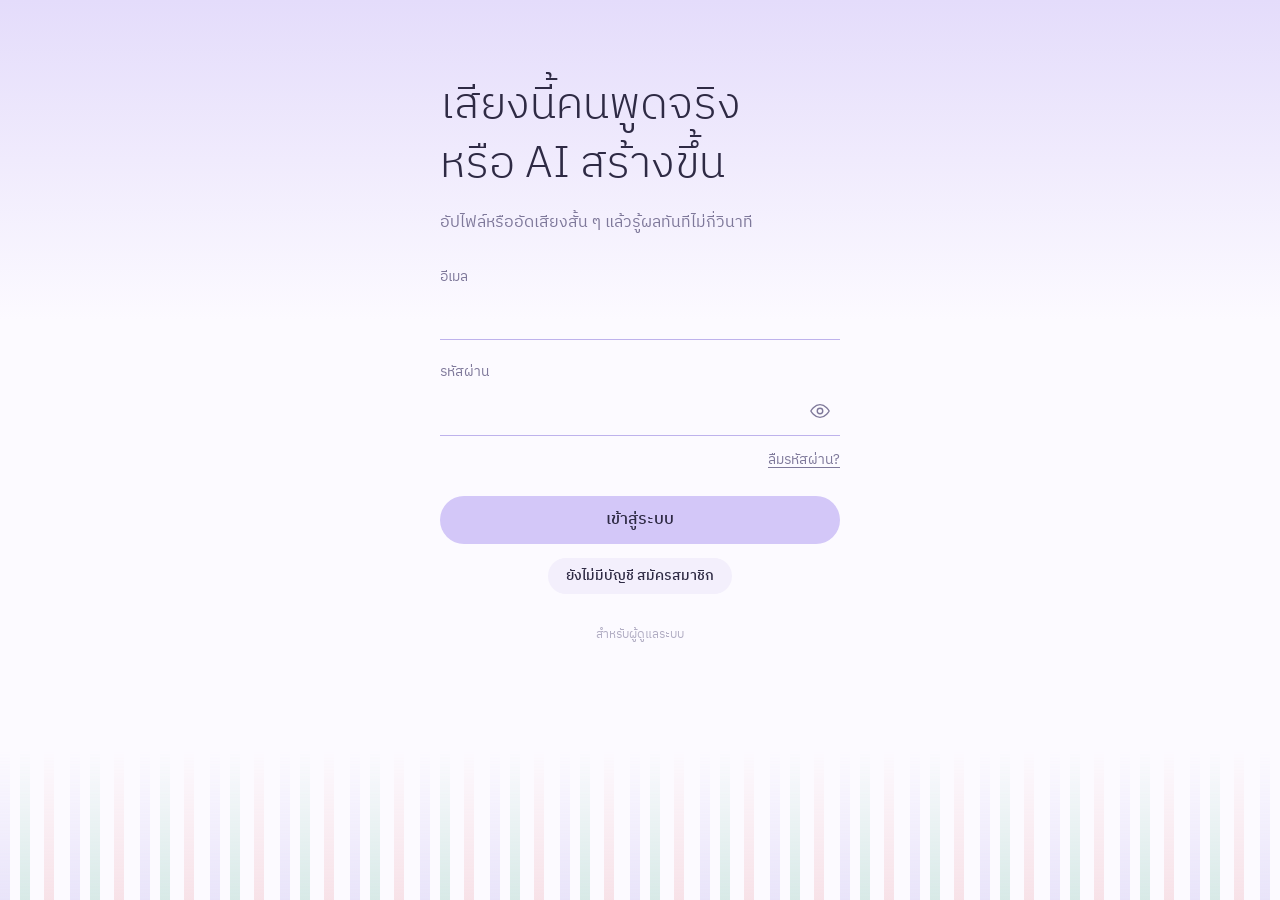
==== commit b699d1a7: "frontend: hidden admin login button, latest UI" ====
--- a/frontend/index.html
+++ b/frontend/index.html
@@ -279,28 +279,43 @@
 .eye{position:absolute;right:4px;top:50%;transform:translateY(-50%);border:0;background:none;border-radius:10px;padding:5px;color:var(--mute);display:grid;place-items:center}
 .eye:hover,.eye.on{color:var(--accent)}
 label.f .pwd{margin-top:2px}label.f .pwd .in{margin-top:0}
+.admfoot{text-align:center;margin-top:26px}.admfoot .linkbtn{font-size:12px;opacity:.6;text-decoration:none}.admfoot .linkbtn:hover{opacity:1;text-decoration:underline}
 .linkbtn{border:0;background:none;padding:0;color:var(--mute);font-size:14px;text-decoration:underline;text-underline-offset:3px}.linkbtn:hover{color:var(--accent)}
 .pl{margin-top:8px}.pl audio{margin-top:0;height:36px;min-width:220px}.pl .nofile{margin-top:6px;max-width:260px}
 audio{border-radius:999px}
 .tag{font-family:inherit}
 h1,h2,h3,.disp{font-family:inherit;font-weight:300}h3{font-weight:500}
 @media(prefers-reduced-motion:reduce){*,*::before,*::after{animation:none!important}}
+
+.qd{margin-top:22px}.qd summary{cursor:pointer;font-weight:500;padding:10px 0}
+.qd .q{border:0;padding:0;margin:18px 0 0;min-width:0}.qd legend{padding:0;font-weight:500;margin-bottom:6px}
+.chips.tight{margin-top:8px}
+.tags{display:flex;flex-wrap:wrap;gap:6px;margin-top:8px}.tg{font-size:13px;color:var(--mute);background:color-mix(in srgb,var(--bg) 70%,transparent);border-radius:999px;padding:2px 10px}
+.ban{margin-top:16px;padding:12px 16px;border-radius:16px;background:var(--lilac)}
+.choice.yes.on,.choice.no.on{color:var(--ink)}
+.tw .tg{background:var(--surf)}
+.usearch{display:inline-flex;gap:8px;align-items:center;margin-left:auto}.usearch .in{min-height:36px;width:200px}
 </style>
 </head>
 <body>
 <div id="app"></div>
 <script>
 // ===== ตั้งค่า: แก้ที่อยู่ของ backend ตรงนี้ =====
-const API=window.API_BASE||'http://localhost:8000';
+const API=window.API_BASE||(()=>{try{const q=new URLSearchParams(location.search).get('api');if(q)return q.replace(/\/$/,'');if(/^https?:$/.test(location.protocol)&&location.hostname)return location.protocol+'//'+location.hostname+':8000'}catch(e){}return'http://localhost:8000'})();
 
 const $=s=>document.querySelector(s),esc=s=>String(s).replace(/[&<>"]/g,c=>({"&":"&amp;","<":"&lt;",">":"&gt;",'"':"&quot;"}[c]));
 const D=d=>d.toLocaleDateString('th-TH',{day:'numeric',month:'short',year:'numeric'}),T=d=>d.toLocaleTimeString('th-TH',{hour:'2-digit',minute:'2-digit'});
 const dk=d=>d.getFullYear()+'-'+String(d.getMonth()+1).padStart(2,'0')+'-'+String(d.getDate()).padStart(2,'0');
 const mmss=s=>Math.floor(s/60)+':'+String(s%60).padStart(2,'0');
 const store={get:k=>{try{return sessionStorage.getItem(k)}catch(e){return null}},set:(k,v)=>{try{v==null?sessionStorage.removeItem(k):sessionStorage.setItem(k,v)}catch(e){}}};
-const S={fp:0,fpEmail:'',token:null,user:null,role:'user',page:'home',tab:'rec',phase:'idle',cur:null,rec:null,f:{date:'',res:''},reg:false,err:'',msg:'',loading:false,th:.8,hist:[],adet:[],stats:{},thinfo:{}};
+const S={fo:null,qopen:false,users:[],utotal:0,uq:'',ua:'',fu:null,atotal:0,dm:null,fp:0,fpEmail:'',token:null,user:null,role:'user',page:'home',tab:'rec',phase:'idle',cur:null,rec:null,f:{date:'',res:''},reg:false,err:'',msg:'',loading:false,th:.8,hist:[],adet:[],stats:{},thinfo:{}};
 
 S.cal={open:false,y:new Date().getFullYear(),m:new Date().getMonth()};
+const AVK=u=>'av:'+(u.id||u.email);
+const AV={get:u=>{try{return localStorage.getItem(AVK(u))}catch(e){return null}},set:(u,v)=>{try{localStorage.setItem(AVK(u),v);return true}catch(e){return false}}};
+function avShrink(f){return new Promise((ok,no)=>{const im=new Image(),url=URL.createObjectURL(f);im.onload=()=>{const n=256,s=Math.min(im.width,im.height),c=document.createElement('canvas');c.width=c.height=n;c.getContext('2d').drawImage(im,(im.width-s)/2,(im.height-s)/2,s,s,0,0,n,n);ok(c.toDataURL('image/jpeg',.85))};im.onerror=()=>no(new Error('เปิดรูปนี้ไม่ได้ ลองไฟล์ .jpg หรือ .png'));im.src=url})}
+const ERR_TH={'Invalid email or password':'อีเมลหรือรหัสผ่านไม่ถูกต้อง','Invalid username or password':'ชื่อผู้ใช้หรือรหัสผ่านไม่ถูกต้อง','Account suspended':'บัญชีนี้ถูกระงับ ติดต่อผู้ดูแลระบบ','Email already in use':'อีเมลนี้ถูกใช้สมัครไปแล้ว','Current password is incorrect':'รหัสผ่านปัจจุบันไม่ถูกต้อง','Feedback already submitted for this record':'ส่งความเห็นของผลนี้ไปแล้ว','Invalid or suspended account':'บัญชีนี้ถูกระงับหรือไม่ถูกต้อง','User not found':'ไม่พบผู้ใช้นี้'};
+const thErr=m=>ERR_TH[m]||(/must be different/i.test(m)?'รหัสผ่านใหม่ต้องไม่ซ้ำกับรหัสผ่านเดิม':m);
 // ===== ชั้นเรียก API =====
 async function api(path,o={}){
   const h={};if(S.token)h.Authorization='Bearer '+S.token;if(o.body)h['Content-Type']='application/json';
@@ -308,7 +323,7 @@
   catch(e){throw new Error('เชื่อมต่อ API ที่ '+API+' ไม่ได้ ตรวจว่า backend เปิดอยู่และตั้ง CORS ไว้แล้ว')}
   if(r.status==401&&S.token&&!o.noAuthRedirect){logout();throw new Error('เซสชันหมดอายุ โปรดเข้าสู่ระบบใหม่')}
   const t=await r.text();let j=null;try{j=t?JSON.parse(t):null}catch(e){}
-  if(!r.ok){let m=j&&(j.detail||j.message);if(Array.isArray(m))m=m.map(x=>x.msg).join(' ');throw new Error(typeof m=='string'&&m?m:'เกิดข้อผิดพลาด ('+r.status+')')}
+  if(!r.ok){let m=j&&(j.detail||j.message);if(Array.isArray(m))m=m.map(x=>x.msg).join(' ');const er=new Error(typeof m=='string'&&m?thErr(m):'เกิดข้อผิดพลาด ('+r.status+')');er.status=r.status;throw er}
   return j}
 // ===== แปลงชื่อ field จาก backend เป็นรูปแบบที่ UI ใช้ (ปรับตาม schema จริงได้ที่นี่ที่เดียว) =====
 const pick=(o,ks)=>{if(!o)return;for(const k of ks)if(o[k]!==undefined&&o[k]!==null)return o[k]};
@@ -328,8 +343,8 @@
   sc=+sc||0;if(sc>1)sc=sc/100;
   return{id:(v=>UU.test(String(v))?v:uuidIn(x))(pick(x,['id','detection_id','history_id','record_id','uuid'])),raw:x,name:String(pick(x,['filename','file_name','original_filename','name'])||'ไฟล์เสียง').replace(/\.(webm|wav|mp3|m4a|ogg|flac|aac|opus|mp4)$/i,''),score:sc,
     dur:Math.round(+pick(x,['duration_sec','duration','duration_seconds'])||0),at:new Date(pick(x,['created_at','timestamp','detected_at'])||Date.now()),
-    agree:pick(x,['user_agrees','agree'])??(fb?pick(fb,['user_agrees','agree']):undefined)??deep(x,/agree/i,v=>typeof v=='boolean')??null,comment:x.comment||(fb&&fb.comment)||deep(x,/comment/i,v=>typeof v=='string'&&v.trim()!=='')||'',scores:sg.map(s=>+(s&&typeof s=='object'?(s.spoof_probability??s.score??s.probability):s)),segs:sg.filter(s=>s&&typeof s=='object'&&s.end_seconds!==undefined).map(s=>({s:+s.start_seconds||0,e:+s.end_seconds||0})),partial:!!x.possible_partial_spoof,maxp:+x.max_probability||0,
-    fake:lb?/spoof|fake|synth/.test(lb):undefined,th:th!==undefined?+th:undefined,email:pick(x,['user_email','email'])||(x.user&&x.user.email)||'ผู้เยี่ยมชม'}}
+    agree:(typeof fb0=='string'?{agree:true,disagree:false}[fb0]:undefined)??pick(x,['user_agrees','agree'])??(fb?pick(fb,['user_agrees','agree']):undefined)??deep(x,/agree/i,v=>typeof v=='boolean')??null,comment:x.comment||(fb&&fb.comment)||deep(x,/comment/i,v=>typeof v=='string'&&v.trim()!=='')||'',scores:sg.map(s=>+(s&&typeof s=='object'?(s.spoof_probability??s.score??s.probability):s)),segs:sg.filter(s=>s&&typeof s=='object'&&s.end_seconds!==undefined).map(s=>({s:+s.start_seconds||0,e:+s.end_seconds||0})),partial:!!x.possible_partial_spoof,maxp:+x.max_probability||0,
+    fake:lb?/spoof|fake|synth/.test(lb):undefined,th:th!==undefined?+th:undefined,uid:x.user_id,email:pick(x,['user_email','email'])||(x.user&&x.user.email)||'ผู้เยี่ยมชม'}}
 const thTxt=d=>d.th!==undefined?d.th.toFixed(2):'–';
 const isF=d=>d.fake!==undefined?d.fake:d.score>=(d.th||S.th);
 const uname=u=>pick(u,['name','full_name','display_name'])||String(u.email||'').split('@')[0];
@@ -356,7 +371,7 @@
   eye:'<path d="M2 12s4-7 10-7 10 7 10 7-4 7-10 7-10-7-10-7z"/><circle cx="12" cy="12" r="3"/>',
   left:'<path d="M15 6l-6 6 6 6"/>',right:'<path d="M9 6l6 6-6 6"/>'};
 const ic=n=>`<svg class="i" viewBox="0 0 24 24" aria-hidden="true">${IC[n]}</svg>`;
-const NAV={user:[['home','mic','ตรวจเสียง'],['hist','clock','ประวัติ'],['prof','user','โปรไฟล์']],admin:[['dash','grid','ภาพรวม'],['hist','clock','ประวัติการตรวจ'],['th','sliders','เกณฑ์ตัดสิน']]};
+const NAV={user:[['home','mic','ตรวจเสียง'],['hist','clock','ประวัติ'],['prof','user','โปรไฟล์']],admin:[['dash','grid','ภาพรวม'],['hist','clock','ประวัติการตรวจ'],['users','user','ผู้ใช้'],['th','sliders','เกณฑ์ตัดสิน']]};
 const MOUTH={idle:'<path d="M66 100 Q80 113 94 100" fill="none" stroke="var(--bd)" stroke-width="4"/>',
  listen:'<ellipse cx="80" cy="106" rx="8" ry="10" fill="var(--paper)" stroke="var(--bd)" stroke-width="4"/>',
  busy:'<circle cx="80" cy="104" r="5" fill="var(--bd)"/>',
@@ -381,7 +396,7 @@
 function render(){
   const a=$('#app');if(!S.user){a.innerHTML=loginV();return}
   const adm=S.role=='admin',nav=NAV[adm?'admin':'user'],btns=cls=>nav.map(p=>`<button data-go="${p[0]}" class="${S.page==p[0]?'on':''}">${ic(p[1])}${p[2]}</button>`).join('');
-  const v=S.loading?'<p class="mute">กำลังโหลดข้อมูลจากระบบ</p>':{home:homeV,hist:adm?aHistV:uHistV,prof:profV,dash:dashV,th:thV}[S.page]();
+  const v=S.loading?'<p class="mute">กำลังโหลดข้อมูลจากระบบ</p>':{home:homeV,hist:adm?aHistV:uHistV,prof:profV,dash:dashV,th:thV,users:usersV}[S.page]();
   a.innerHTML=`<header class="bar"><div><div class="brand">${logo()}เสียงจริงไหม?${adm?'<span class="tag">ผู้ดูแล</span>':''}</div><nav class="nav" aria-label="เมนูหลัก">${btns()}</nav>${adm?'<button class="out" data-act="out">ออกจากระบบ</button>':''}</div></header>
   <main class="page ${adm?'wide':''}">${v}</main><nav class="dock" aria-label="เมนูหลัก">${btns()}</nav>`;
   if(S.phase=='done'&&S.page=='home'&&$('#wave'))draw();
@@ -404,14 +419,15 @@
   const adm=S.role=='admin';
   return `<div class="login"><div class="hero">${mascot('idle')}<span class="sticker">ตรวจเสียงภาษาไทย</span><h1>เสียงนี้คนพูดจริง<br>หรือ AI สร้างขึ้น</h1><p>อัปไฟล์หรืออัดเสียงสั้น ๆ แล้วรู้ผลทันทีไม่กี่วินาที</p></div>
   <div class="lg"><div class="brand" style="margin:0 0 18px">${logo()}เสียงจริงไหม?</div>${S.fp&&!adm?fpCard():`<div class="card">
-  ${S.reg?`<h2>สมัครสมาชิก</h2>`:`<div class="seg2"><button data-role="user" class="${!adm?'on':''}">ผู้ใช้ทั่วไป</button><button data-role="admin" class="${adm?'on':''}">ผู้ดูแล</button></div>`}
+  ${S.reg?`<h2>สมัครสมาชิก</h2>`:''}
   <label class="f">${adm?'ชื่อผู้ใช้':'อีเมล'}<input class="in" id="em" ${adm?'':'type="email"'} autocomplete="username"></label>
   <label class="f">รหัสผ่าน<span class="pwd"><input class="in" id="pw" type="password" autocomplete="current-password"><button type="button" class="eye" data-eye aria-label="แสดงหรือซ่อนรหัสผ่าน">${ic('eye')}</button></span></label>
   ${!adm&&!S.reg?`<p style="margin-top:10px;text-align:right"><button class="linkbtn" data-act="fp">ลืมรหัสผ่าน?</button></p>`:''}${errBox()}<button class="btn block" style="margin-top:22px" data-act="${S.reg?'reg':'in'}">${S.reg?'สมัครสมาชิก':'เข้าสู่ระบบ'}</button>
-  ${adm?'':`<p class="center" style="margin-top:14px"><button class="btn ghost sm" data-act="tgl">${S.reg?'มีบัญชีแล้ว เข้าสู่ระบบ':'ยังไม่มีบัญชี สมัครสมาชิก'}</button></p>`}</div>`}</div></div>`}
+  ${adm?'':`<p class="center" style="margin-top:14px"><button class="btn ghost sm" data-act="tgl">${S.reg?'มีบัญชีแล้ว เข้าสู่ระบบ':'ยังไม่มีบัญชี สมัครสมาชิก'}</button></p>`}</div>`}
+  ${S.reg||S.fp&&!adm?'':`<p class="admfoot"><button class="linkbtn" data-role="${adm?'user':'admin'}">${adm?'กลับไปหน้าผู้ใช้ทั่วไป':'สำหรับผู้ดูแลระบบ'}</button></p>`}</div></div>`}
 function homeV(){
   let b='';
-  if(S.phase=='busy')b=`<div class="stage center" style="padding:28px 20px"><div style="display:grid;justify-items:center">${mascot('busy',130)}</div><h3 style="margin-top:12px">น้องคลื่นกำลังฟังอยู่</h3><p class="mute">กำลังวิเคราะห์เสียง รอสักครู่นะ</p></div>`;
+  if(S.phase=='busy')b=`<div class="stage center" style="padding:28px 20px"><div style="display:grid;justify-items:center">${mascot('busy',130)}</div><h3 style="margin-top:12px">กำลังประมวลผล</h3><p class="mute">กำลังวิเคราะห์เสียง รอสักครู่นะ</p></div>`;
   else if(S.phase=='done')b=resV();
   else b=`<div class="stage"><div class="seg2"><button data-tab="rec" class="${S.tab=='rec'?'on':''}">อัดเสียง</button><button data-tab="up" class="${S.tab=='up'?'on':''}">อัปโหลดไฟล์</button></div>
   ${S.tab=='rec'?`<canvas id="live" class="live" aria-hidden="true"></canvas><div class="timer num" id="rt">${S.rec?mmss(S.rec.sec):'0:00'}</div><button class="rec ${S.rec?'on':''}" data-act="rec" aria-label="${S.rec?'หยุดอัด':'เริ่มอัด'}">${ic(S.rec?'stop':'mic')}</button><p class="center mute small">${S.rec?'กดอีกครั้งเมื่อพูดจบ ระบบจะตรวจให้ทันที':'แตะเพื่อเริ่มอัด พูดอย่างน้อย 4 วินาทีจะได้ผลแม่นขึ้น'}</p>`
@@ -429,33 +445,34 @@
   ${n?`<p class="small" style="margin-top:12px">ช่วงที่เกินเกณฑ์ ${bad} จาก ${n} ช่วง สีของคลื่นเสียงตามคะแนนแต่ละช่วง</p>`:''}</section>
   <div class="card"><h3>ผลนี้ถูกต้องไหม</h3>
   ${d.sent?`<p class="ok">${ic('check')}ส่งความเห็นแล้ว ขอบคุณที่ช่วยให้ระบบแม่นขึ้น</p>`:`<div class="choices"><button class="choice yes ${d.agree===true?'on':''}" data-ag="1">${ic('check')}ถูกต้อง</button><button class="choice no ${d.agree===false?'on':''}" data-ag="0">${ic('cross')}ไม่ถูกต้อง</button></div>
-  <label class="f">ความเห็นเพิ่มเติม (ไม่บังคับ)<textarea class="in" id="cm" rows="3" placeholder="เช่น คลิปนี้บันทึกในห้องที่มีเสียงรบกวน">${esc(d.comment)}</textarea></label>${errBox()}
+  <label class="f">ความเห็นเพิ่มเติม (ไม่บังคับ)<textarea class="in" id="cm" rows="3" maxlength="300" placeholder="เช่น คลิปนี้บันทึกในห้องที่มีเสียงรบกวน">${esc(d.comment)}</textarea></label>${qForm(d)}${errBox()}
   <button class="btn" style="margin-top:20px" data-act="send">ส่งความเห็น</button>`}
   <p class="small mute" style="margin-top:20px">ผลนี้เป็นเครื่องมือช่วยตัดสินใจเบื้องต้น ไม่ใช่หลักฐานทางกฎหมาย</p></div>
   <p style="margin-top:32px"><button class="btn block ghost" data-act="again">ตรวจไฟล์อื่น</button></p>`}
 function uHistV(){
   const l=filt(S.hist);
-  return `<h1>ประวัติการตรวจ</h1>${filterBar()}${errBox()}${typeof location!='undefined'&&location.search.includes('debug')&&S.hist[0]?`<pre class="dbg">รายการจาก /history:\n${esc(JSON.stringify(S.hist[0].raw,null,1))}\n\nรายละเอียดจาก /history/{id}:\n${esc(JSON.stringify(S.hist[0].rawDetail||null,null,1))}</pre>`:''}${l.length?`<div class="hlist">${l.map(d=>{const f=isF(d);return `<div class="hrow ${f?'fake':'real'}"><span class="dot">${ic(f?'cross':'check')}</span><div class="g"><b>${esc(d.name)}</b><div class="small mute">${D(d.at)} ${T(d.at)} น. ยาว ${mmss(d.dur)} เกณฑ์ ${thTxt(d)}</div><div style="margin-top:6px">${pill(d)}${!f&&d.partial?'<span class="pill fake">บางช่วงน่าสงสัย</span>':''}${fbp(d)}</div>${d.comment?`<div class="cmt">${esc(d.comment)}</div>`:''}${playBox(d)}</div><div class="sc"><div class="bigpct num">${Math.round(d.score*100)}%</div><div class="small" style="color:var(--c)">${f?'เสียงสังเคราะห์':'เสียงคนพูดจริง'}</div></div><button class="iconbtn" data-del="${d.id}" aria-label="ลบรายการ ${esc(d.name)}">${ic('trash')}</button></div>`}).join('')}</div>`:`<div class="empty">${mascot('busy',110)}<p>${S.f.date||S.f.res?'ไม่พบรายการตามตัวกรองนี้':'ยังไม่มีรายการ ผลที่ตรวจแล้วจะมาอยู่ที่นี่'}</p><p style="margin-top:14px"><button class="btn" data-go="home">ตรวจเสียง</button></p></div>`}`}
+  return `<h1>ประวัติการตรวจ</h1>${filterBar()}${errBox()}${typeof location!='undefined'&&location.search.includes('debug')&&S.hist[0]?`<pre class="dbg">รายการจาก /history:\n${esc(JSON.stringify(S.hist[0].raw,null,1))}\n\nรายละเอียดจาก /history/{id}:\n${esc(JSON.stringify(S.hist[0].rawDetail||null,null,1))}</pre>`:''}${l.length?`<div class="hlist">${l.map(d=>{const f=isF(d);return `<div class="hrow ${f?'fake':'real'}"><span class="dot">${ic(f?'cross':'check')}</span><div class="g"><b>${esc(d.name)}</b><div class="small mute">${D(d.at)} ${T(d.at)} น. ยาว ${mmss(d.dur)} เกณฑ์ ${thTxt(d)}</div><div style="margin-top:6px">${pill(d)}${!f&&d.partial?'<span class="pill fake">บางช่วงน่าสงสัย</span>':''}${fbp(d)}</div>${d.comment?`<div class="cmt">${esc(d.comment)}</div>`:''}${fdTags(d)}${playBox(d)}</div><div class="sc"><div class="bigpct num">${Math.round(d.score*100)}%</div><div class="small" style="color:var(--c)">${f?'เสียงสังเคราะห์':'เสียงคนพูดจริง'}</div></div><button class="iconbtn" data-del="${d.id}" aria-label="ลบรายการ ${esc(d.name)}">${ic('trash')}</button></div>`}).join('')}</div>`:`<div class="empty">${mascot('busy',110)}<p>${S.f.date||S.f.res?'ไม่พบรายการตามตัวกรองนี้':'ยังไม่มีรายการ ผลที่ตรวจแล้วจะมาอยู่ที่นี่'}</p><p style="margin-top:14px"><button class="btn" data-go="home">ตรวจเสียง</button></p></div>`}`}
 function profV(){
   const u=S.user;
   return `<h1>โปรไฟล์</h1><div class="card"><div class="row"><div class="avatar">${u.img?`<img src="${u.img}" alt="">`:esc((uname(u)[0]||'?').toUpperCase())}</div><div><h3>${esc(uname(u))}</h3><div class="mute">${esc(u.email)}</div></div></div>
   <p style="margin-top:14px"><label class="btn ghost sm" style="cursor:pointer">เปลี่ยนรูปโปรไฟล์<input type="file" id="av" accept="image/*" style="display:none"></label></p>
   <dl class="dl"><div><dt>อีเมล</dt><dd>${esc(u.email)}</dd></div><div><dt>สมาชิกตั้งแต่</dt><dd>${since(u)}</dd></div><div><dt>รหัสผ่าน</dt><dd aria-label="ซ่อนไว้" style="letter-spacing:2px;user-select:none">********</dd></div></dl></div>
+  <div class="card"><h3>ชื่อที่แสดง</h3><label class="f">ชื่อ<input class="in" id="dn" maxlength="100" autocomplete="nickname" value="${esc(u.display_name||'')}" placeholder="${esc(String(u.email).split('@')[0])}"></label>${S.dm?`<div class="${S.dm.ok?'ok':'err'}" role="${S.dm.ok?'status':'alert'}">${S.dm.ok?ic('check'):''}${esc(S.dm.m)}</div>`:''}<button class="btn" style="margin-top:16px" data-act="dn">บันทึกชื่อ</button></div>
   <div class="card"><h3>เปลี่ยนรหัสผ่าน</h3><label class="f">รหัสผ่านปัจจุบัน<span class="pwd"><input class="in" type="password" id="p0" autocomplete="current-password"><button type="button" class="eye" data-eye aria-label="แสดงหรือซ่อนรหัสผ่าน">${ic('eye')}</button></span></label><label class="f">รหัสผ่านใหม่ (อย่างน้อย 8 ตัว)<span class="pwd"><input class="in" type="password" id="p1" autocomplete="new-password"><button type="button" class="eye" data-eye aria-label="แสดงหรือซ่อนรหัสผ่าน">${ic('eye')}</button></span></label><label class="f">ยืนยันรหัสผ่านใหม่<span class="pwd"><input class="in" type="password" id="p2" autocomplete="new-password"><button type="button" class="eye" data-eye aria-label="แสดงหรือซ่อนรหัสผ่าน">${ic('eye')}</button></span></label>
   ${errBox()}${S.msg?`<div class="ok">${ic('check')}${S.msg}</div>`:''}<button class="btn" style="margin-top:16px" data-act="pw">บันทึกรหัสผ่านใหม่</button></div>
   <p style="margin-top:20px"><button class="btn block ghost" data-act="out">ออกจากระบบ</button></p>`}
 function dashV(){
-  const A=S.adet,st=S.stats,total=pick(st,['total_detections','total','total_count'])??A.length,fake=pick(st,['spoof_count','total_spoof','spoof_total','synthetic_count'])??A.filter(isF).length,
-    real=pick(st,['real_count','bonafide_count','genuine_count'])??(total-fake),users=pick(st,['total_users','user_count','users'])??'–',
+  const A=S.adet,st=S.stats,total=pick(st,['total_detections','total','total_count'])??A.length,fake=pick(st,['total_spoof_verdicts','spoof_count','total_spoof','spoof_total','synthetic_count'])??A.filter(isF).length,
+    real=pick(st,['total_real_verdicts','real_count','bonafide_count','genuine_count'])??(total-fake),users=pick(st,['total_users','user_count','users'])??'–',
     days=[...Array(7)].map((_,i)=>{const d=new Date(Date.now()-(6-i)*864e5);return{k:dk(d),l:d.toLocaleDateString('th-TH',{weekday:'short'}),c:A.filter(x=>dk(x.at)==dk(d)).length}}),mx=Math.max(1,...days.map(x=>x.c)),today=dk(new Date());
   return `<h1>ภาพรวมระบบ</h1><p class="mute">กดที่ตัวเลขหรือแถบสีเพื่อดูรายการเบื้องหลัง</p>${errBox()}
-  <div class="stats"><button class="stat" data-go="hist" data-res=""><span class="k">ตรวจทั้งหมด</span><strong class="num">${total}</strong><span class="sub num">100%</span></button><button class="stat" style="--c:var(--fake)" data-go="hist" data-res="fake"><span class="k"><i></i>เสียงสังเคราะห์</span><strong class="num">${fake}</strong><span class="sub num">${total?Math.round(fake/total*100):0}% ของทั้งหมด</span></button><button class="stat" style="--c:var(--real)" data-go="hist" data-res="real"><span class="k"><i></i>เสียงจริง</span><strong class="num">${real}</strong><span class="sub num">${total?Math.round(real/total*100):0}% ของทั้งหมด</span></button><div class="stat"><span class="k">ผู้ใช้งาน</span><strong class="num">${users}</strong></div></div>
+  <div class="stats"><button class="stat" data-go="hist" data-res=""><span class="k">ตรวจทั้งหมด</span><strong class="num">${total}</strong><span class="sub num">100%</span></button><button class="stat" style="--c:var(--fake)" data-go="hist" data-res="fake"><span class="k"><i></i>เสียงสังเคราะห์</span><strong class="num">${fake}</strong><span class="sub num">${total?Math.round(fake/total*100):0}% ของทั้งหมด</span></button><button class="stat" style="--c:var(--real)" data-go="hist" data-res="real"><span class="k"><i></i>เสียงจริง</span><strong class="num">${real}</strong><span class="sub num">${total?Math.round(real/total*100):0}% ของทั้งหมด</span></button><button class="stat" data-go="users"><span class="k">ผู้ใช้งาน</span><strong class="num">${users}</strong><span class="sub">ดูรายชื่อผู้ใช้</span></button></div>
   <div class="card"><h3>สัดส่วนผลตรวจ</h3>${total>0?`<div class="ratio">${fake>0?`<button class="rf" style="flex:${fake}" data-go="hist" data-res="fake" aria-label="เสียงสังเคราะห์ ${fake} รายการ"></button>`:''}${real>0?`<button class="rr" style="flex:${real}" data-go="hist" data-res="real" aria-label="เสียงจริง ${real} รายการ"></button>`:''}</div><div class="legend num"><span>เสียงสังเคราะห์ ${fake} (${Math.round(fake/total*100)}%)</span><span>เสียงจริง ${real} (${Math.round(real/total*100)}%)</span></div>`:'<p class="mute" style="margin-top:8px">ยังไม่มีผลตรวจ</p>'}</div>
   <div class="card"><h3>จำนวนการตรวจ 7 วันล่าสุด</h3><div class="chart">${days.map(x=>`<div class="${x.k==today?'today':''}"><b class="num">${x.c}</b><i style="height:${x.c/mx*90+4}px"></i>${x.l}</div>`).join('')}</div></div>
-  <div class="card"><h3>ความเห็นล่าสุดจากผู้ใช้</h3>${(()=>{const v=A.filter(d=>d.agree!==null),y=v.filter(d=>d.agree).length;return v.length?`<p class="agree num"><b>${Math.round(y/v.length*100)}%</b> ของผู้ใช้ที่ให้ความเห็นบอกว่าผลถูกต้อง (${y} จาก ${v.length} รายการ)</p>`:''})()}<div style="margin-top:8px">${A.filter(d=>d.agree!==null||d.comment).slice(0,5).map(d=>`<div class="row" style="justify-content:space-between;padding:14px 0;border-top:1px solid var(--line)"><div style="min-width:0;overflow-wrap:anywhere">${esc(d.email)}<div class="small mute">${T(d.at)} น.</div>${d.comment?`<div class="cmt">${esc(d.comment)}</div>`:''}${playBox(d)}</div><div style="text-align:right"><div class="pctbadge num" style="color:${isF(d)?'var(--fake)':'var(--real)'}">${Math.round(d.score*100)}%</div>${pill(d)}${fbp(d)}</div></div>`).join('')||'<p class="mute">ยังไม่มีความเห็นจากผู้ใช้</p>'}</div></div>`}
+  <div class="card"><h3>ความเห็นล่าสุดจากผู้ใช้</h3>${(()=>{const v=A.filter(d=>d.agree!==null),y=v.filter(d=>d.agree).length,rt=st.feedback_agreement_rate;if(rt!=null)return `<p class="agree num"><b>${Math.round(rt*100)}%</b> ของผู้ใช้ที่ให้ความเห็นบอกว่าผลถูกต้อง</p>`;return v.length?`<p class="agree num"><b>${Math.round(y/v.length*100)}%</b> ของผู้ใช้ที่ให้ความเห็นบอกว่าผลถูกต้อง (${y} จาก ${v.length} รายการ)</p>`:''})()}<div style="margin-top:8px">${A.filter(d=>d.agree!==null||d.comment).slice(0,5).map(d=>`<div class="row" style="justify-content:space-between;padding:14px 0;border-top:1px solid var(--line)"><div style="min-width:0;overflow-wrap:anywhere">${esc(d.email)}<div class="small mute">${T(d.at)} น.</div>${d.comment?`<div class="cmt">${esc(d.comment)}</div>`:''}${fdTags(d)}${playBox(d)}</div><div style="text-align:right"><div class="pctbadge num" style="color:${isF(d)?'var(--fake)':'var(--real)'}">${Math.round(d.score*100)}%</div>${pill(d)}${fbp(d)}</div></div>`).join('')||'<p class="mute">ยังไม่มีความเห็นจากผู้ใช้</p>'}</div></div>`}
 function aHistV(){
   const l=filt(S.adet);
-  return `<h1>ประวัติการตรวจ</h1>${filterBar()}${errBox()}${typeof location!='undefined'&&location.search.includes('debug')&&S.adet[0]?`<pre class="dbg">${esc(JSON.stringify(S.adet[0].raw,null,1))}</pre>`:''}<div class="card tw"><table><thead><tr><th>เวลา</th><th>ผู้ใช้</th><th>ไฟล์</th><th>ผลตรวจ</th><th>เกณฑ์ตอนตรวจ</th><th>ความเห็นผู้ใช้</th></tr></thead><tbody>${l.map(d=>`<tr><td>${D(d.at)}<br>${T(d.at)} น.</td><td>${esc(d.email)}</td><td>${esc(d.name)}${playBox(d)}</td><td>${pill(d)} <span class="num">${Math.round(d.score*100)}%</span></td><td class="num">${thTxt(d)}</td><td>${fbp(d)}${d.comment?`<div class="cmt">${esc(d.comment)}</div>`:''}</td></tr>`).join('')||'<tr><td colspan="6" class="mute">ไม่พบรายการตามตัวกรองนี้</td></tr>'}</tbody></table></div>`}
+  return `<h1>ประวัติการตรวจ</h1>${filterBar()}${errBox()}${fuBan()}${atNote()}${typeof location!='undefined'&&location.search.includes('debug')&&S.adet[0]?`<pre class="dbg">${esc(JSON.stringify(S.adet[0].raw,null,1))}</pre>`:''}<div class="card tw"><table><thead><tr><th>เวลา</th><th>ผู้ใช้</th><th>ไฟล์</th><th>ผลตรวจ</th><th>เกณฑ์ตอนตรวจ</th><th>ความเห็นผู้ใช้</th></tr></thead><tbody>${l.map(d=>`<tr><td>${D(d.at)}<br>${T(d.at)} น.</td><td>${esc(d.email)}</td><td>${esc(d.name)}${playBox(d)}</td><td>${pill(d)} <span class="num">${Math.round(d.score*100)}%</span></td><td class="num">${thTxt(d)}</td><td>${fbp(d)}${d.comment?`<div class="cmt">${esc(d.comment)}</div>`:''}${fdTags(d)}</td></tr>`).join('')||'<tr><td colspan="6" class="mute">ไม่พบรายการตามตัวกรองนี้</td></tr>'}</tbody></table></div>`}
 function thV(){
   const i=S.thinfo,by=pick(i,['updated_by','set_by']),at=pick(i,['updated_at','created_at']),x=((S.th-.5)/.45*100).toFixed(1);
   return `<h1>เกณฑ์การตัดสินใจ</h1><p class="mute">คะแนนตั้งแต่ค่านี้ขึ้นไปจะถูกตัดสินว่าเป็นเสียงสังเคราะห์ ใช้กับการตรวจครั้งต่อไปเท่านั้น ผลที่ตรวจไปแล้วจะคงเกณฑ์เดิมไว้</p>${errBox()}
@@ -472,12 +489,46 @@
 async function load(){
   try{S.err='';
     if(S.role=='admin'){
-      if(S.page=='dash'){const[a,s]=await Promise.all([api('/admin/detections'),api('/admin/stats').catch(()=>({}))]);S.adet=list(a).map(norm);applyLocal(S.adet);S.stats=s||{}}
-      else if(S.page=='hist'){S.adet=list(await api('/admin/detections')).map(norm);applyLocal(S.adet)}
+      if(S.page=='dash'){const[a,s]=await Promise.all([api('/admin/detections?limit=200'),api('/admin/stats').catch(()=>({}))]);S.adet=list(a).map(norm);S.atotal=a.total||S.adet.length;S.stats=s||{};await enrichAdmin(S.adet)}
+      else if(S.page=='hist'){const j=await api('/admin/detections?limit=200'+(S.fu?'&user_id='+S.fu.id:''));S.adet=list(j).map(norm);S.atotal=j.total||S.adet.length;await enrichAdmin(S.adet)}
+      else if(S.page=='users'){const q=new URLSearchParams({limit:200});if(S.uq)q.set('q',S.uq);if(S.ua)q.set('is_active',S.ua);const j=await api('/admin/users?'+q);S.users=list(j);S.utotal=j.total||S.users.length}
       else if(S.page=='th'){const t=await api('/admin/threshold');S.thinfo=t||{};S.th=+(pick(t,['value','threshold','current'])??S.th)}
-    }else if(S.page=='hist'){S.hist=list(await api('/history')).map(norm);console.log('ตัวอย่างรายการ /history',S.hist[0]&&S.hist[0].raw);await enrich(S.hist);applyLocal(S.hist)}
+    }else if(S.page=='hist'){S.hist=list(await api('/history')).map(norm);await Promise.all([enrich(S.hist),mergeFb(S.hist)])}
   }catch(e){S.err=e.message}
 }
+// ===== แบบสอบถามฟีดแบ็ก (ตัวเลือกมาจาก GET /feedback/options) =====
+async function loadFO(){if(S.fo)return;try{const o=await api('/feedback/options');if(o&&Array.isArray(o.questions))S.fo=o}catch(e){}}
+const FDK=['audio_source','input_method','environment','mic_distance','audio_issues','truth_basis','speaker_accent','speaker_age_group','recording_device','playback_device'];
+const optL=(k,v)=>{const q=S.fo&&S.fo.questions.find(x=>x.key==k),o=q&&q.options&&q.options.find(x=>x.value==v);return o?o.label:v};
+const pickFd=x=>{const o={};for(const k of FDK)if(x[k]!==undefined&&x[k]!==null&&x[k]!=='')o[k]=x[k];return o};
+function fdTags(d){const f=d.fd;if(!f)return'';const t=[];
+  for(const k of FDK){const v=f[k];if(v===undefined||v===null||v==='')continue;
+    if(k=='audio_issues'){t.push(v.length?'ปัญหา: '+v.map(x=>optL(k,x)).join(', '):'เสียงไม่มีปัญหา');continue}
+    if(k=='recording_device'){t.push('อุปกรณ์อัด: '+v);continue}
+    if(k=='playback_device'){t.push('อุปกรณ์เปิดเสียง: '+v);continue}
+    t.push(optL(k,v))}
+  return t.length?`<div class="tags">${t.map(x=>`<span class="tg">${esc(x)}</span>`).join('')}</div>`:''}
+async function mergeFb(a){await loadFO();try{const m={};list(await api('/feedback?limit=200')).forEach(x=>{m[x.detection_id]=x});
+  a.forEach(d=>{const x=m[d.id];if(x){d.agree=x.user_agrees;d.comment=x.comment||'';d.fd=pickFd(x)}})}catch(e){}}
+async function enrichAdmin(a){await loadFO();await Promise.all(a.filter(d=>d.id&&d.agree!==null).slice(0,60).map(async d=>{try{const x=await api('/admin/detections/'+d.id),fd=x&&x.feedback_details;if(fd){d.comment=fd.comment||'';d.fd=pickFd(fd)}}catch(e){}}))}
+function qForm(d){const fo=S.fo;if(!fo||!fo.questions||!fo.questions.length)return'';const a=d.fd||(d.fd={});
+  const qs=fo.questions.filter(q=>q.ask_user!==false&&q.key!='comment'&&(!q.show_if||Object.entries(q.show_if).every(([k,v])=>a[k]===v)));
+  const on=(q,v)=>q.type=='multi'?Array.isArray(a[q.key])&&a[q.key].includes(v):a[q.key]===v;
+  return `<details class="qd" ${S.qopen?'open':''}><summary>ตอบแบบสอบถามเพิ่มเติม (ไม่บังคับ)</summary>${fo.notice?`<p class="small mute">${esc(fo.notice)}</p>`:''}${qs.map(q=>`<fieldset class="q"><legend>${esc(q.label)}</legend>${q.help?`<div class="small mute">${esc(q.help)}</div>`:''}${q.type=='text'?`<input class="in" data-q="${q.key}" maxlength="${q.max_length||100}" value="${esc(a[q.key]||'')}">`:`<div class="chips tight">${(q.options||[]).map(o=>`<button type="button" class="chip ${on(q,o.value)?'on':''}" data-q="${q.key}" data-v="${o.value}" aria-pressed="${on(q,o.value)}">${esc(o.label)}</button>`).join('')}${q.type=='multi'?`<button type="button" class="chip ${Array.isArray(a[q.key])&&!a[q.key].length?'on':''}" data-q="${q.key}" data-v="__none">ไม่มีปัญหา</button>`:''}</div>`}</fieldset>`).join('')}</details>`}
+function fbBody(){const c=S.cur,b={user_agrees:c.agree},cm=(c.comment||'').trim();if(cm)b.comment=cm.slice(0,300);
+  const qs=(S.fo&&S.fo.questions)||[],a=c.fd||{};
+  for(const q of qs){if(q.ask_user===false||q.key=='comment')continue;let v=a[q.key];if(typeof v=='string')v=v.trim();if(v===undefined||v==='')continue;b[q.key]=v}
+  if(qs.some(q=>q.key=='input_method')&&c.method)b.input_method=c.method;
+  if(b.audio_source!='speaker_replay')delete b.playback_device;return b}
+// ===== หน้าผู้ใช้ของแอดมิน =====
+const fuBan=()=>S.fu?`<div class="ban">กำลังดูเฉพาะผลตรวจของ <b>${esc(S.fu.email)}</b> <button class="linkbtn" data-act="ufclr">ดูทั้งหมด</button></div>`:'';
+const atNote=()=>S.atotal>S.adet.length?`<p class="small mute num">แสดง ${S.adet.length} รายการล่าสุด จากทั้งหมด ${S.atotal}</p>`:'';
+function usersV(){const l=S.users,dt=v=>v?D(new Date(v)):'';
+  return `<h1>ผู้ใช้งาน</h1><p class="mute">ดูรายชื่อผู้ใช้ ระงับบัญชี หรือเปิดใช้งานอีกครั้ง ผู้ที่ถูกระงับจะเข้าสู่ระบบไม่ได้</p>${errBox()}
+  <div class="chips">${[['','ทั้งหมด'],['true','ใช้งานปกติ'],['false','ถูกระงับ']].map(c=>`<button class="chip ${S.ua==c[0]?'on':''}" data-ua="${c[0]}">${c[1]}</button>`).join('')}<span class="usearch"><input class="in" id="uq" type="search" placeholder="ค้นหาอีเมลหรือชื่อ" aria-label="ค้นหาผู้ใช้" value="${esc(S.uq)}"><button class="btn sm" data-act="usearch">ค้นหา</button></span></div>
+  <p class="small mute num" style="margin-top:12px">${S.utotal?'แสดง '+l.length+' จาก '+S.utotal+' คน':''}</p>
+  <div class="card tw"><table><thead><tr><th>ผู้ใช้</th><th>สมัครเมื่อ</th><th>เข้าใช้ล่าสุด</th><th>ตรวจแล้ว</th><th>สถานะ</th><th></th></tr></thead><tbody>${l.map(u=>`<tr><td><b>${esc(u.display_name||String(u.email).split('@')[0])}</b><div class="small mute">${esc(u.email)}</div></td><td>${dt(u.created_at)}</td><td>${u.last_login_at?dt(u.last_login_at)+'<br>'+T(new Date(u.last_login_at))+' น.':'<span class="mute">ยังไม่เคย</span>'}</td><td class="num">${u.detection_count}</td><td>${u.is_active?'<span class="pill real">ใช้งานปกติ</span>':'<span class="pill fake">ถูกระงับ</span>'}</td><td><button class="btn ghost sm" data-uview="${u.id}">ดูผลตรวจ</button> <button class="btn ghost sm" data-utog="${u.id}">${u.is_active?'ระงับ':'เปิดใช้'}</button></td></tr>`).join('')||'<tr><td colspan="6" class="mute">ไม่พบผู้ใช้</td></tr>'}</tbody></table></div>`}
+async function searchUsers(){S.uq=($('#uq')&&$('#uq').value.trim())||'';return go('users')}
 S.aurl={};
 const AU={db:null,open(){return this.db||(this.db=new Promise((ok,no)=>{const r=indexedDB.open('vc-audio',1);r.onupgradeneeded=()=>r.result.createObjectStore('a');r.onsuccess=()=>ok(r.result);r.onerror=()=>no(r.error)}))},
   async put(id,b){try{const db=await this.open();db.transaction('a','readwrite').objectStore('a').put(b,id)}catch(e){}},
@@ -497,12 +548,12 @@
 const applyLocal=a=>a.forEach(d=>{const l=d.id&&LS.get(d.id);if(l){if(d.agree===null)d.agree=l.agree;if(!d.comment)d.comment=l.comment}});
 async function enrich(a){await Promise.all(a.slice(0,30).filter(d=>d.id).map(async d=>{try{const rawDet=await api('/history/'+d.id),det=norm(rawDet);d.rawDetail=rawDet;
   if(det.score)d.score=det.score;if(det.scores.length)d.scores=det.scores;if(det.agree!==null)d.agree=det.agree;if(det.comment)d.comment=det.comment;if(det.dur)d.dur=det.dur;if(det.fake!==undefined)d.fake=det.fake;if(det.th!==undefined)d.th=det.th;if(det.segs.length)d.segs=det.segs;if(det.maxp)d.maxp=det.maxp;d.partial=det.partial||d.partial}catch(e){}}))}
-async function go(p,res){S.cal.open=false;S.page=p;S.f={date:'',res:res||''};S.err='';S.msg='';S.loading=true;render();await load();S.loading=false;render()}
+async function go(p,res,keep){if(!keep)S.fu=null;S.dm=null;S.cal.open=false;S.page=p;S.f={date:'',res:res||''};S.err='';S.msg='';S.loading=true;render();await load();S.loading=false;render()}
 async function enter(tok,adm){
   S.token=tok;S.role=adm?'admin':'user';store.set('tok',tok);store.set('role',S.role);
-  S.user=adm?{name:'ผู้ดูแลระบบ',email:'admin'}:await api('/users/me');
+  S.user=adm?{name:'ผู้ดูแลระบบ',email:'admin'}:await api('/users/me');if(!adm){const av=AV.get(S.user);if(av)S.user.img=av}loadFO();
   S.page=adm?'dash':'home';S.phase='idle';S.cur=null;S.loading=true;render();await load();S.loading=false}
-function logout(){S.token=null;S.user=null;S.page='home';S.phase='idle';S.cur=null;store.set('tok',null);store.set('role',null);render()}
+function logout(){S.role='user';S.token=null;S.user=null;S.page='home';S.phase='idle';S.cur=null;store.set('tok',null);store.set('role',null);render()}
 
 // ===== ตรวจเสียง =====
 function pk(x,n){const o=[],st=Math.floor(x.length/n)||1;for(let i=0;i<n;i++){let m=0;for(let j=i*st;j<Math.min(x.length,(i+1)*st);j+=8)m=Math.max(m,Math.abs(x[j]));o.push(m)}const t=Math.max(...o)||1;return o.map(v=>v/t)}
@@ -515,7 +566,7 @@
   w(0,'RIFF');v.setUint32(4,36+x.length*2,true);w(8,'WAVEfmt ');v.setUint32(16,16,true);v.setUint16(20,1,true);v.setUint16(22,1,true);v.setUint32(24,sr,true);v.setUint32(28,sr*2,true);v.setUint16(32,2,true);v.setUint16(34,16,true);w(36,'data');v.setUint32(40,x.length*2,true);
   for(let i=0;i<x.length;i++){const t=Math.max(-1,Math.min(1,x[i]));v.setInt16(44+i*2,t<0?t*32768:t*32767,true)}
   return new Blob([buf],{type:'audio/wav'})}
-async function run(blob,name){
+async function run(blob,name,method){
   S.err='';S.phase='busy';render();
   try{
     let a,wav;
@@ -528,7 +579,7 @@
     d.name=String(name).replace(/\.(webm|wav|mp3|m4a|ogg|flac|aac|opus|mp4)$/i,'');d.url=URL.createObjectURL(blob);d.peaks=pk(a.getChannelData(0),64);if(!d.dur)d.dur=Math.round(a.duration);
     if(d.id){try{const det=norm(await api('/history/'+d.id));if(det.th!==undefined)d.th=det.th;if(det.fake!==undefined)d.fake=det.fake;if(det.scores.length)d.scores=det.scores;if(det.segs.length)d.segs=det.segs}catch(e){}}
     if(d.id)AU.put(d.id,wav);
-    S.cur=d;S.phase='done'}
+    await loadFO();d.method=method;S.cur=d;S.phase='done'}
   catch(e){S.phase='idle';S.err=e.message}
   render()}
 function drawLive(arr){
@@ -538,11 +589,11 @@
   for(let i=0;i<n;i++){const v=arr?Math.pow((arr[Math.floor(i/n*arr.length*.6)]||0)/255,1.4):0,bh=Math.max(4,v*h);g.beginPath();if(g.roundRect)g.roundRect(i*bw+bw*.3,(h-bh)/2,bw*.4,bh,2);else g.rect(i*bw+bw*.3,(h-bh)/2,bw*.4,bh);g.fill()}}
 async function rec(){
   if(S.rec){S.rec.mr.stop();return}
-  try{const st=await navigator.mediaDevices.getUserMedia({audio:true}),mr=new MediaRecorder(st),ch=[];mr.ondataavailable=e=>ch.push(e.data);
+  try{const st=await navigator.mediaDevices.getUserMedia({audio:{echoCancellation:false,noiseSuppression:false,autoGainControl:false,channelCount:1}}),mr=new MediaRecorder(st),ch=[];mr.ondataavailable=e=>ch.push(e.data);
     let ac=null,an=null,buf=null;
     try{ac=new(window.AudioContext||window.webkitAudioContext)();an=ac.createAnalyser();an.fftSize=128;ac.createMediaStreamSource(st).connect(an);buf=new Uint8Array(an.frequencyBinCount)}catch(e){ac=null;an=null}
     const tick=()=>{if(!S.rec)return;if(an){an.getByteFrequencyData(buf);drawLive(buf)}S.rec.raf=requestAnimationFrame(tick)};
-    mr.onstop=()=>{st.getTracks().forEach(t=>t.stop());clearInterval(S.rec.t);cancelAnimationFrame(S.rec.raf);if(ac&&ac.close)ac.close();S.rec=null;run(new Blob(ch,{type:mr.mimeType}),'บันทึกเสียง '+T(new Date())+'.webm')};
+    mr.onstop=()=>{st.getTracks().forEach(t=>t.stop());clearInterval(S.rec.t);cancelAnimationFrame(S.rec.raf);if(ac&&ac.close)ac.close();S.rec=null;run(new Blob(ch,{type:mr.mimeType}),'บันทึกเสียง '+T(new Date())+'.webm','recorded_in_app')};
     mr.start();S.rec={mr,sec:0,raf:0,t:setInterval(()=>{S.rec.sec++;const e=$('#rt');if(e)e.textContent=mmss(S.rec.sec)},1000)};S.err='';
     render();S.rec.raf=requestAnimationFrame(tick);return}
   catch(e){S.err='เปิดไมโครโฟนไม่ได้ ตรวจสิทธิ์การใช้ไมโครโฟนของเบราว์เซอร์ หรือใช้การอัปโหลดไฟล์แทน'}
@@ -557,6 +608,13 @@
   if(d.cal!==undefined){if(d.cal=='toggle'){S.cal.open=!S.cal.open;if(S.cal.open){const t=S.f.date?new Date(S.f.date+'T00:00:00'):new Date();S.cal.y=t.getFullYear();S.cal.m=t.getMonth()}}else{S.cal.m+=+d.cal;if(S.cal.m<0){S.cal.m=11;S.cal.y--}if(S.cal.m>11){S.cal.m=0;S.cal.y++}}return render()}
   if(d.day!==undefined){S.f.date=d.day;S.cal.open=false;return render()}
   if(d.chip!==undefined){S.f.res=d.chip;return render()}
+  if(d.q&&d.v!==undefined&&S.cur&&S.fo){const a=S.cur.fd||(S.cur.fd={}),k=d.q,qd=S.fo.questions.find(x=>x.key==k);if($('#cm'))S.cur.comment=$('#cm').value;
+    if(qd&&qd.type=='multi'){if(d.v=='__none')a[k]=Array.isArray(a[k])&&!a[k].length?undefined:[];else{const c=Array.isArray(a[k])?a[k].slice():[],i=c.indexOf(d.v);i>=0?c.splice(i,1):c.push(d.v);a[k]=c.length?c:undefined}}
+    else a[k]=a[k]===d.v?undefined:d.v;
+    if(k=='audio_source'&&a[k]!='speaker_replay')delete a.playback_device;return render()}
+  if(d.ua!==undefined){S.ua=d.ua;if($('#uq'))S.uq=$('#uq').value.trim();return go('users')}
+  if(d.uview){S.fu=S.users.find(x=>x.id==d.uview)||null;return go('hist','',true)}
+  if(d.utog)return guard(async()=>{const u=S.users.find(x=>x.id==d.utog);if(!u)return;if(u.is_active&&!confirm('ระงับบัญชี '+u.email+' ผู้ใช้จะเข้าสู่ระบบไม่ได้จนกว่าจะเปิดใช้อีกครั้ง'))return;await api('/admin/users/'+u.id,{method:'PATCH',body:{is_active:!u.is_active}});await load()});
   if(d.go!==undefined)return go(d.go,d.res);
   if(d.role){S.role=d.role;S.err='';return render()}
   if(d.tab){S.tab=d.tab;S.err='';return render()}
@@ -569,14 +627,19 @@
       try{await api('/auth/forgot-password',{method:'POST',body:{email:e}})}catch(x){throw fpErr(x)}S.fp=2});break;
     case'fpreset':guard(async()=>{const c=$('#fc').value.trim(),p1=$('#f1').value,p2=$('#f2').value;if(!c)throw new Error('ใส่รหัสยืนยันที่ได้รับทางอีเมล');if(p1.length<8)throw new Error('รหัสผ่านต้องยาวอย่างน้อย 8 ตัวอักษร');if(p1!==p2)throw new Error('รหัสผ่านใหม่สองช่องไม่ตรงกัน');
       try{await api('/auth/reset-password',{method:'POST',body:{email:S.fpEmail,code:c,token:c,new_password:p1,password:p1}})}catch(x){throw fpErr(x)}S.fp=3});break;
+    case'usearch':searchUsers();break;
+    case'ufclr':go('hist');break;
+    case'dn':{const v=$('#dn').value.trim();S.dm=null;api('/users/me',{method:'PATCH',body:{display_name:v||null}}).then(u=>{S.user=Object.assign({},S.user,u);S.dm={ok:1,m:'บันทึกชื่อแล้ว'}}).catch(e=>{S.dm={m:e.message}}).then(render);break}
     case'tgl':S.reg=!S.reg;S.err='';render();break;
     case'clr':S.f={date:'',res:''};render();break;
     case'again':S.phase='idle';S.cur=null;S.err='';render();break;
     case'rec':rec();break;
     case'out':logout();break;
-    case'send':guard(async()=>{S.cur.comment=$('#cm').value;if(S.cur.agree===null)throw new Error('เลือกก่อนว่าผลนี้ถูกต้องหรือไม่ถูกต้อง');
-      if(!S.cur.id){const h=list(await api('/history')).map(norm).sort((a,b)=>b.at-a.at)[0];if(!h||!h.id)throw new Error('หา id ของผลตรวจนี้ไม่เจอ backend ส่ง field: '+Object.keys(S.cur.raw||{}).join(', ')+' | ประวัติมี '+(await api('/history').then(r=>list(r).length).catch(()=>'?'))+' รายการ');S.cur.id=h.id}
-      await api('/history/'+S.cur.id+'/feedback',{method:'POST',body:{user_agrees:S.cur.agree,comment:S.cur.comment}});LS.set(S.cur.id,{agree:S.cur.agree,comment:S.cur.comment});S.cur.sent=true});break;
+    case'send':guard(async()=>{const cm=$('#cm');if(cm)S.cur.comment=cm.value;if(S.cur.agree===null)throw new Error('เลือกก่อนว่าผลนี้ถูกต้องหรือไม่ถูกต้อง');
+      if(!S.cur.id){const h=list(await api('/history')).map(norm).sort((a,b)=>b.at-a.at)[0];if(!h||!h.id)throw new Error('หาผลตรวจนี้ในประวัติไม่เจอ ส่งความเห็นได้เฉพาะตอนเข้าสู่ระบบ');S.cur.id=h.id}
+      const body=fbBody(),u='/history/'+S.cur.id+'/feedback';
+      try{await api(u,{method:'POST',body})}catch(x){if(x.status==409)await api(u,{method:'PUT',body});else throw x}
+      LS.set(S.cur.id,{agree:S.cur.agree,comment:S.cur.comment});S.cur.sent=true});break;
     case'th':guard(async()=>{const v=+$('#rg').value;await api('/admin/threshold',{method:'POST',body:{value:v,threshold:v}});S.msg='บันทึกแล้ว ค่าใหม่ใช้กับการตรวจครั้งต่อไป';await load()});break;
     case'pw':guard(async()=>{const a=$('#p0').value,n=$('#p1').value,c=$('#p2').value;S.msg='';
       if(n.length<8)throw new Error('รหัสผ่านใหม่ต้องยาวอย่างน้อย 8 ตัวอักษร');if(n!==c)throw new Error('รหัสผ่านใหม่สองช่องไม่ตรงกัน');
@@ -586,14 +649,17 @@
     case'reg':guard(async()=>{const em=$('#em').value.trim(),pw=$('#pw').value;if(pw.length<8)throw new Error('รหัสผ่านต้องยาวอย่างน้อย 8 ตัวอักษร');
       const j=await api('/auth/register',{method:'POST',noAuthRedirect:true,body:{email:em,password:pw}});S.reg=false;await enter(j.access_token,false)});break;
   }});
-app.addEventListener('input',e=>{if(e.target.id=='rg'){S.th=+e.target.value;$('#tv').textContent=S.th.toFixed(2);e.target.style.setProperty('--x',((S.th-.5)/.45*100).toFixed(1)+'%')}});
+app.addEventListener('input',e=>{const t=e.target;if(S.cur&&t.dataset&&t.dataset.q)(S.cur.fd||(S.cur.fd={}))[t.dataset.q]=t.value;if(S.cur&&t.id=='cm')S.cur.comment=t.value;if(e.target.id=='rg'){S.th=+e.target.value;$('#tv').textContent=S.th.toFixed(2);e.target.style.setProperty('--x',((S.th-.5)/.45*100).toFixed(1)+'%')}});
 app.addEventListener('change',e=>{const t=e.target;
   if(t.dataset.f){S.f[t.dataset.f]=t.value;render()}
-  if(t.id=='fi'&&t.files[0])run(t.files[0],t.files[0].name);
-  if(t.id=='av'&&t.files[0]){S.user.img=URL.createObjectURL(t.files[0]);render()}});
+  if(t.id=='fi'&&t.files[0])run(t.files[0],t.files[0].name,'uploaded_file');
+  if(t.id=='av'&&t.files[0]){avShrink(t.files[0]).then(d=>{S.user.img=d;S.dm=null;if(!AV.set(S.user,d))S.dm={m:'รูปนี้ใหญ่เกินกว่าเบราว์เซอร์จะจำไว้ได้ รูปจะหายเมื่อออกจากระบบ'};render()}).catch(e=>{S.dm={m:e.message};render()})}});
 app.addEventListener('dragover',e=>e.preventDefault());
-app.addEventListener('drop',e=>{e.preventDefault();const f=e.dataTransfer.files[0];if(f&&S.page=='home'&&S.phase=='idle'&&S.tab=='up')run(f,f.name)});
+app.addEventListener('drop',e=>{e.preventDefault();const f=e.dataTransfer.files[0];if(f&&S.page=='home'&&S.phase=='idle'&&S.tab=='up')run(f,f.name,'uploaded_file')});
 addEventListener('resize',()=>{if(S.phase=='done'&&$('#wave'))draw();if(!S.rec&&$('#live'))drawLive()});
+
+app.addEventListener('keydown',e=>{if(e.key=='Enter'&&e.target.id=='uq'){e.preventDefault();searchUsers()}});
+app.addEventListener('toggle',e=>{if(e.target.classList&&e.target.classList.contains('qd'))S.qopen=e.target.open},true);
 
 // เปิดหน้าใหม่แล้ว token ยังอยู่ใน sessionStorage ให้เข้าต่อได้เลย
 (async()=>{const t=store.get('tok');render();
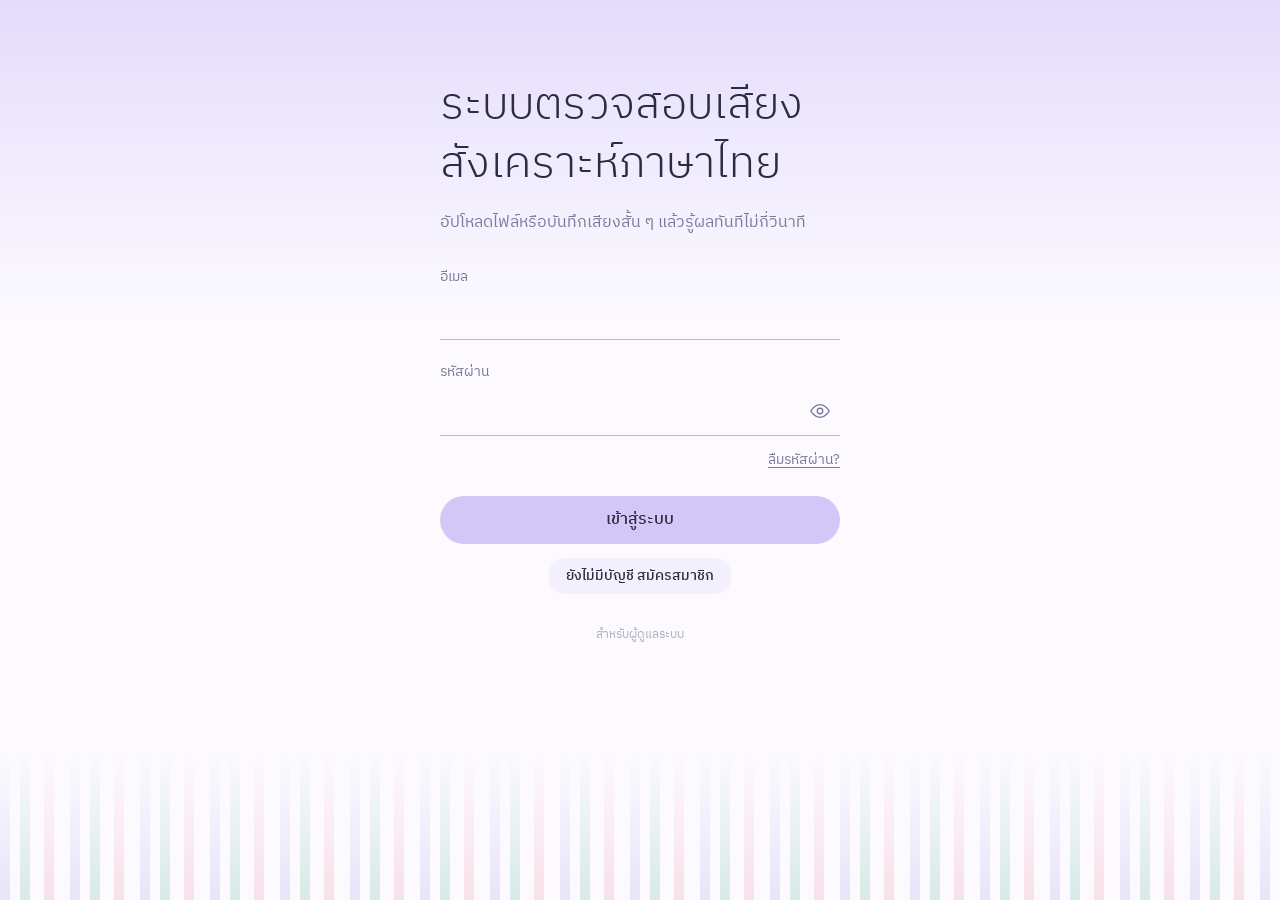
==== commit 0124692d: "ระบบตรวจสอบเสียงสังเคราะห์ภาษาไทย frontend v72 - ชื่อระบบ: ระบบตรวจสอบเสียงสังเคราะห์ภาษาไทย - heade" ====
--- a/frontend/index.html
+++ b/frontend/index.html
@@ -5,7 +5,7 @@
 <meta name="viewport" content="width=device-width, initial-scale=1, viewport-fit=cover">
 <meta name="theme-color" content="#FCFAFF" media="(prefers-color-scheme: light)">
 <meta name="theme-color" content="#171424" media="(prefers-color-scheme: dark)">
-<title>เสียงจริงไหม? — ตรวจเสียง AI</title>
+<title>ระบบตรวจสอบเสียงสังเคราะห์ภาษาไทย</title>
 <link rel="preconnect" href="https://fonts.googleapis.com">
 <link rel="preconnect" href="https://fonts.gstatic.com" crossorigin>
 <link href="https://fonts.googleapis.com/css2?family=IBM+Plex+Sans+Thai:wght@200;300;400;500&display=swap" rel="stylesheet">
@@ -39,6 +39,8 @@
 .nav button{border:0;background:none;color:var(--mute);padding:6px 0;border-bottom:2px solid transparent}
 .nav button svg{display:none}
 .nav button:hover{color:var(--ink)}
+.nm{display:inline-block;max-width:11em;overflow:hidden;text-overflow:ellipsis;white-space:nowrap;vertical-align:bottom}
+.dock .nm{max-width:7em}
 .nav button.on{color:var(--ink);font-weight:500;border-color:var(--ink)}
 .out{border:0;background:none;color:var(--mute);padding:6px 0}
 .dock{display:none}
@@ -109,6 +111,7 @@
 .res{--c:var(--real);margin-top:36px}
 .res.fake{--c:var(--fake)}
 .bignum{font-size:clamp(112px,34vw,200px);font-weight:200;line-height:.95;color:var(--c);letter-spacing:-.04em}
+.bignum.long{font-size:clamp(72px,21vw,120px)}
 .bignum small{font-size:.26em;font-weight:300;letter-spacing:0;margin-left:.08em}
 .vword{font-size:26px;font-weight:500;margin-top:14px}
 audio{display:block;width:100%;height:36px;margin-top:28px}
@@ -176,7 +179,7 @@
 .chart i{display:block;width:100%;max-width:28px;background:color-mix(in srgb,var(--ink) 16%,var(--bg));border-radius:4px 4px 0 0;margin:6px 0}
 .chart div.today i{background:var(--ink)}
 .chart b{color:var(--ink);font-weight:500}
-.tw{overflow-x:auto}
+.tw{overflow-x:auto}.tw table{min-width:720px}.tw td:first-child{white-space:nowrap}
 table{border-collapse:collapse;width:100%;font-size:15px;min-width:640px}
 th,td{text-align:left;padding:14px 12px 14px 0;border-top:1px solid var(--line);vertical-align:top}
 th{border-top:0;color:var(--mute);font-weight:400;font-size:13px}
@@ -244,7 +247,7 @@
 .mc,.sticker,.hero::before,.hero::after{display:none}
 .logo{display:flex;align-items:center;gap:3px;height:24px;width:auto;border:0;background:none;box-shadow:none;transform:none}
 .logo b{display:flex;align-items:center;gap:3px;height:24px}.logo i{width:2.5px;border-radius:2px;background:var(--accent)}
-.brand{font-family:inherit}
+.nb{display:inline-block}.brand{font-family:inherit;min-width:0;line-height:1.3}.brand .tag{flex:none}@media(max-width:560px){.bar .brand{font-size:14px;gap:8px}}@media(min-width:561px){.bar .nav button,.bar>button{white-space:nowrap}.bar .brand{flex:1 1 200px}}
 .hello{display:block}.bubble{background:none;border:0;box-shadow:none;padding:0;margin:0;color:var(--mute);border-radius:0;font-size:16px}
 .hero{background:none;border:0;box-shadow:none;padding:0;display:block}
 .hero h1{margin:6px 0 0}.hero p{color:var(--mute);margin:14px 0 28px}
@@ -279,6 +282,7 @@
 .eye{position:absolute;right:4px;top:50%;transform:translateY(-50%);border:0;background:none;border-radius:10px;padding:5px;color:var(--mute);display:grid;place-items:center}
 .eye:hover,.eye.on{color:var(--accent)}
 label.f .pwd{margin-top:2px}label.f .pwd .in{margin-top:0}
+.susp{margin-top:18px}.suspt{font-size:14px;margin-bottom:8px}.suspl{display:flex;flex-wrap:wrap;gap:8px}.sch{display:inline-flex;gap:10px;align-items:center;border:1px solid var(--fake);background:none;color:var(--ink);border-radius:999px;padding:6px 14px;font:inherit;font-size:13px;line-height:1.5;cursor:pointer}.sch.hi{background:color-mix(in srgb,var(--fake) 24%,transparent)}.sch:hover{background:color-mix(in srgb,var(--fake) 16%,transparent)}.sch span{color:var(--fake)}
 .admfoot{text-align:center;margin-top:26px}.admfoot .linkbtn{font-size:12px;opacity:.6;text-decoration:none}.admfoot .linkbtn:hover{opacity:1;text-decoration:underline}
 .linkbtn{border:0;background:none;padding:0;color:var(--mute);font-size:14px;text-decoration:underline;text-underline-offset:3px}.linkbtn:hover{color:var(--accent)}
 .pl{margin-top:8px}.pl audio{margin-top:0;height:36px;min-width:220px}.pl .nofile{margin-top:6px;max-width:260px}
@@ -295,26 +299,117 @@
 .choice.yes.on,.choice.no.on{color:var(--ink)}
 .tw .tg{background:var(--surf)}
 .usearch{display:inline-flex;gap:8px;align-items:center;margin-left:auto}.usearch .in{min-height:36px;width:200px}
+/* v20: ช่วงเวลากราฟ + หน้ารายละเอียด/สรุปผู้ใช้ */
+.chart.mid{gap:6px}.chart.dense{gap:2px;font-size:11px}.chart.dense b{display:none}.chart.dense i{max-width:none}
+.chart span{white-space:nowrap;display:block;height:20px;line-height:20px;min-height:0}.chart{padding:0 20px}.chart>div{min-width:0}.chart span{overflow:visible}
+input.thbig{width:100%;background:none;border:0;outline:none;padding:0;color:inherit;font-family:inherit;-moz-appearance:textfield}input.thbig::-webkit-inner-spin-button,input.thbig::-webkit-outer-spin-button{-webkit-appearance:none;margin:0}
+.drcust{display:flex;gap:16px;align-items:flex-end;flex-wrap:wrap;margin-top:16px}.drcust label{font-size:14px;color:var(--mute);display:grid;gap:2px}.drcust .in{min-height:40px;width:auto}
+.drsum{margin-top:10px}
+.back{margin-bottom:14px}.back svg.i{width:18px;height:18px}
+.tw .linkbtn{color:var(--ink);text-decoration-color:var(--line)}.tw .linkbtn:hover{color:var(--accent)}
+.sch.static{cursor:default}
+/* v26: แบ่งหน้า */
+.pager{display:flex;gap:6px;flex-wrap:wrap;align-items:center;justify-content:center;margin-top:28px;margin-bottom:110px}
+.pgb{min-width:40px;min-height:40px;padding:0 12px;border:0;border-radius:999px;background:var(--surf);color:var(--ink);font-weight:500;display:inline-flex;align-items:center;justify-content:center;gap:4px}
+.pgb:hover:not(:disabled){background:var(--lilac)}.pgb.on{background:var(--btn);color:var(--on-btn)}.pgb:disabled{opacity:.4;cursor:default}
+.pgb svg.i{width:16px;height:16px}.pgd{color:var(--mute);padding:0 2px}
+.ovh{font-size:17px;font-weight:400;margin:36px 0 4px}
+.selrow{display:flex;gap:16px;flex-wrap:wrap;margin-top:14px}.selrow label{display:grid;gap:4px;font-size:13px;color:var(--mute);min-width:180px}.selrow select{padding:8px 10px}
+
+.chartw{overflow-x:auto;margin-top:20px;padding-bottom:6px}
+.chart2{display:flex;gap:8px;padding:0 4px}
+.chart2>div{flex:1;min-width:0;display:flex;flex-direction:column;align-items:center}
+.chart2 .pl{height:150px;width:100%;display:flex;flex-direction:column;justify-content:flex-end;align-items:center;border-bottom:2px solid color-mix(in srgb,var(--ink) 35%,var(--bg))}
+.chart2 b{font-size:17px;font-weight:600;color:var(--ink);line-height:26px;margin-top:2px}
+.chart2 i{display:block;width:100%;max-width:34px;border-radius:6px 6px 0 0;background:color-mix(in srgb,var(--accent) 38%,var(--bg))}
+.chart2 .today i{background:var(--accent)}
+.chart2 span{margin-top:8px;font-size:13px;color:var(--mute);white-space:nowrap;height:20px;line-height:20px}
+.chart2 .today span{color:var(--ink);font-weight:600}
+
+.chart2 .pl{height:auto;border-bottom:0;justify-content:flex-start}
+.chart2 i{height:120px;max-width:none;width:100%;display:flex;align-items:center;justify-content:center;border-radius:12px}
+.chart2 i b{margin:0;line-height:1;font-size:18px}
+.chart2 .today i b{color:#fff}
+
+.av{width:30px;height:30px;border-radius:50%;display:inline-grid;place-items:center;overflow:hidden;flex:none;background:color-mix(in srgb,var(--accent) 38%,var(--bg));color:var(--ink);font-weight:500;font-size:14px;line-height:1}
+.av img{width:100%;height:100%;object-fit:cover}
+.nav button .av{display:inline-grid}
+.bar .acct{display:flex;align-items:center;gap:8px;padding:4px 16px 4px 4px;border-radius:999px;border:0;background:color-mix(in srgb,var(--accent) 16%,var(--bg));color:var(--ink);cursor:pointer;flex:none;margin-left:24px;white-space:nowrap}
+.bar .acct:hover{background:color-mix(in srgb,var(--accent) 24%,var(--bg))}
+.bar .acct.on{box-shadow:0 0 0 2px var(--accent)}
+.dock .av{width:26px;height:26px;font-size:13px}
+.dock button.on .av{box-shadow:0 0 0 2px var(--accent)}
+@media(max-width:720px){.bar .acct{padding:0;background:none;margin-left:12px}.bar .acct .nm{display:none}.bar .acct .av{width:32px;height:32px}}
+
+.chart2>button{font:inherit;border:0;background:none;padding:0;cursor:pointer;flex:1;min-width:0;display:flex;flex-direction:column;align-items:center;gap:6px;color:var(--mute)}
+.chart2>button:disabled{cursor:default}
+.chart2 .pl{flex-direction:row;justify-content:flex-start;height:140px;width:100%;max-width:44px;border-radius:999px;background:color-mix(in srgb,var(--accent) 10%,var(--bg));display:flex;align-items:flex-end;overflow:hidden;border-bottom:0;transition:transform .15s}
+.chart2 .pl i{display:block;width:100%;max-width:none;border-radius:0;background:linear-gradient(180deg,color-mix(in srgb,var(--accent) 55%,var(--bg)),var(--accent))}
+.chart2>button.today .pl i{background:linear-gradient(180deg,var(--accent),color-mix(in srgb,var(--accent) 70%,var(--ink)))}
+.chart2>button:not(:disabled):hover .pl{transform:translateY(-3px)}
+.chart2>button:focus-visible .pl{outline:2px solid var(--accent);outline-offset:2px}
+.chart2>button b{margin:0;font-size:16px;font-weight:600;line-height:22px;color:var(--ink)}
+.chart2>button.z b{color:color-mix(in srgb,var(--mute) 60%,var(--bg));font-weight:400}
+.chart2>button span{margin:0;font-size:13px;height:18px;line-height:18px;color:var(--mute);white-space:nowrap}
+.chart2>button.today span{color:var(--ink);font-weight:600}
+
+.hd2{display:flex;align-items:center;justify-content:space-between;gap:12px}.hd2 h1{margin:0;font-size:28px;flex:1;min-width:0}
+.ib{display:inline-flex;align-items:center;gap:6px;border:0;border-radius:999px;padding:8px 16px;background:var(--surf);color:var(--ink);font-size:14px;cursor:pointer;white-space:nowrap}.ib svg{width:16px;height:16px}
+.cb{width:22px;height:22px;border-radius:7px;border:2px solid var(--line);flex:none;display:inline-grid;place-items:center;color:#fff;margin-top:4px}.cb.on{background:var(--accent);border-color:var(--accent)}.cb svg{width:14px;height:14px}
+.hrow.nosel{opacity:.45}.hrow.nosel .cb{visibility:hidden}
+.selall{display:flex;align-items:center;gap:10px;border:0;background:none;color:var(--mute);font-size:14px;padding:16px 0 4px;cursor:pointer}
+.selbar{position:fixed;left:50%;transform:translateX(-50%);bottom:24px;width:min(560px,calc(100% - 32px));z-index:8;background:var(--ink);color:var(--bg);border-radius:16px;padding:12px 16px;display:flex;justify-content:space-between;align-items:center;font-size:15px}
+.selbar .danger{border:0;background:none;color:#ffb3bb;font-size:15px;cursor:pointer}.selbar .danger:disabled{opacity:.4;cursor:default}
+@media(max-width:720px){.selbar{bottom:calc(84px + env(safe-area-inset-bottom,0px))}}
+.scrim{position:fixed;inset:0;z-index:20;background:rgba(46,42,68,.45);display:grid;place-items:center;padding:20px}
+.modal{background:var(--bg);border-radius:20px;padding:24px;max-width:420px;width:100%;box-shadow:0 12px 40px rgba(60,40,120,.3)}
+.modal h3{margin:0 0 8px;font-size:18px}.modal p{margin:0 0 18px;line-height:1.6}.modal b{color:var(--ink)}
+.modal .mbtn{display:flex;gap:10px;justify-content:flex-end}.btn.danger{background:var(--fake);color:#fff}
+.toast2{position:fixed;left:50%;transform:translateX(-50%);bottom:24px;z-index:25;background:var(--ink);color:var(--bg);border-radius:14px;padding:12px 18px;font-size:14px;max-width:calc(100% - 32px)}
+@media(max-width:720px){.toast2{bottom:calc(84px + env(safe-area-inset-bottom,0px))}}
+
+.plr{display:inline-flex;align-items:center;gap:8px;flex-wrap:wrap}
+.plr .adel{padding:8px;background:color-mix(in srgb,var(--fake) 10%,transparent);color:var(--fake);border-radius:50%;display:inline-grid;place-items:center}
+.plr .adel svg{width:18px;height:18px}
+
+.plr{display:flex;flex-wrap:nowrap;align-items:center;gap:8px;max-width:100%}
+.plr audio{flex:1 1 auto;min-width:0;width:100%;max-width:320px}
+.plr .adel{flex:none}
+.btn.again{display:inline-flex;width:auto;padding:12px 28px;border-radius:999px;background:color-mix(in srgb,var(--accent) 82%,#2E2A44);color:#fff;box-shadow:none}
+.btn.again:hover{background:color-mix(in srgb,var(--accent) 68%,#2E2A44)}
+.btn.lite{background:color-mix(in srgb,var(--accent) 13%,var(--bg));color:var(--ink);box-shadow:none}
+.btn.lite:hover{background:color-mix(in srgb,var(--accent) 22%,var(--bg))}
+
+.bar .outb{display:flex;align-items:center;gap:8px;padding:8px 16px;border-radius:999px;border:0;background:color-mix(in srgb,var(--fake) 12%,var(--bg));color:var(--fake);margin-left:20px;cursor:pointer;white-space:nowrap;flex:none;font:inherit}
+.bar .outb:hover{background:color-mix(in srgb,var(--fake) 20%,var(--bg))}
+.bar .outb svg{width:16px;height:16px;fill:none;stroke:currentColor;stroke-width:1.8;stroke-linecap:round;stroke-linejoin:round}
+@media(max-width:720px){.bar .outb{padding:0;width:38px;height:38px;justify-content:center;margin-left:8px}.bar .outb span{display:none}.bar .outb svg{width:18px;height:18px}}
 </style>
 </head>
 <body>
 <div id="app"></div>
 <script>
 // ===== ตั้งค่า: แก้ที่อยู่ของ backend ตรงนี้ =====
-const API=window.API_BASE||(()=>{try{const q=new URLSearchParams(location.search).get('api');if(q)return q.replace(/\/$/,'');if(/^https?:$/.test(location.protocol)&&location.hostname)return location.protocol+'//'+location.hostname+':8000'}catch(e){}return'http://localhost:8000'})();
+const API=window.API_BASE||(()=>{try{const q=new URLSearchParams(location.search).get('api');if(q)return q.replace(/\/$/,'');if(/^https?:$/.test(location.protocol)&&location.hostname)return location.origin+'/api'}catch(e){}return'http://localhost:8000'})();
 
 const $=s=>document.querySelector(s),esc=s=>String(s).replace(/[&<>"]/g,c=>({"&":"&amp;","<":"&lt;",">":"&gt;",'"':"&quot;"}[c]));
 const D=d=>d.toLocaleDateString('th-TH',{day:'numeric',month:'short',year:'numeric'}),T=d=>d.toLocaleTimeString('th-TH',{hour:'2-digit',minute:'2-digit'});
 const dk=d=>d.getFullYear()+'-'+String(d.getMonth()+1).padStart(2,'0')+'-'+String(d.getDate()).padStart(2,'0');
 const mmss=s=>Math.floor(s/60)+':'+String(s%60).padStart(2,'0');
+// ช่วงที่น่าสงสัย: ช่วงที่ค่าแสดง >= 50% (= คะแนนดิบ >= เกณฑ์ตัดสิน) ; ระดับ 2 = เกินเกณฑ์
+const adj=(v,th)=>{if(v===undefined||v===null||isNaN(v))return v;th=th||S.th||.5;const c=x=>Math.min(1-2**-53,Math.max(1e-300,x)),lg=x=>Math.log(c(x)/(1-c(x)));return 1/(1+Math.exp(-(lg(v)-lg(th))))};
+const fp=v=>{const p=v*100;return p>=100?'100':p>=99.5?(Math.floor(p*100)/100).toFixed(2):p>0&&p<.5?(p<.01?'&lt;0.01':p.toFixed(2)):String(Math.round(p))};
+const SUS=.5,ts=s=>{const m=Math.floor(s/60);return m+':'+(s-m*60).toFixed(1).padStart(4,'0')};
+const segT=(d,k)=>d.segs&&d.segs.length==d.scores.length?[d.segs[k].s,d.segs[k].e]:[k*(d.dur||0)/d.scores.length,(k+1)*(d.dur||0)/d.scores.length];
+const lvl=(s,th)=>s>=th?2:0;
 const store={get:k=>{try{return sessionStorage.getItem(k)}catch(e){return null}},set:(k,v)=>{try{v==null?sessionStorage.removeItem(k):sessionStorage.setItem(k,v)}catch(e){}}};
-const S={fo:null,qopen:false,users:[],utotal:0,uq:'',ua:'',fu:null,atotal:0,dm:null,fp:0,fpEmail:'',token:null,user:null,role:'user',page:'home',tab:'rec',phase:'idle',cur:null,rec:null,f:{date:'',res:''},reg:false,err:'',msg:'',loading:false,th:.8,hist:[],adet:[],stats:{},thinfo:{}};
+const S={ur:{mode:'',from:'',to:'',open:false},hp:0,hps:10,dr:{n:7,from:'',to:'',open:false},dcnt:[],stk:[],pp:'',did:null,dd:null,us:null,fo:null,qopen:false,users:[],utotal:0,uq:'',ua:'',fu:null,atotal:0,dm:null,fp:0,fpEmail:'',token:null,user:null,role:'user',page:'home',tab:'rec',phase:'idle',cur:null,rec:null,f:{date:'',res:''},reg:false,err:'',msg:'',loading:false,th:.8,hist:[],adet:[],stats:{},thinfo:{}};
 
 S.cal={open:false,y:new Date().getFullYear(),m:new Date().getMonth()};
 const AVK=u=>'av:'+(u.id||u.email);
 const AV={get:u=>{try{return localStorage.getItem(AVK(u))}catch(e){return null}},set:(u,v)=>{try{localStorage.setItem(AVK(u),v);return true}catch(e){return false}}};
 function avShrink(f){return new Promise((ok,no)=>{const im=new Image(),url=URL.createObjectURL(f);im.onload=()=>{const n=256,s=Math.min(im.width,im.height),c=document.createElement('canvas');c.width=c.height=n;c.getContext('2d').drawImage(im,(im.width-s)/2,(im.height-s)/2,s,s,0,0,n,n);ok(c.toDataURL('image/jpeg',.85))};im.onerror=()=>no(new Error('เปิดรูปนี้ไม่ได้ ลองไฟล์ .jpg หรือ .png'));im.src=url})}
-const ERR_TH={'Invalid email or password':'อีเมลหรือรหัสผ่านไม่ถูกต้อง','Invalid username or password':'ชื่อผู้ใช้หรือรหัสผ่านไม่ถูกต้อง','Account suspended':'บัญชีนี้ถูกระงับ ติดต่อผู้ดูแลระบบ','Email already in use':'อีเมลนี้ถูกใช้สมัครไปแล้ว','Current password is incorrect':'รหัสผ่านปัจจุบันไม่ถูกต้อง','Feedback already submitted for this record':'ส่งความเห็นของผลนี้ไปแล้ว','Invalid or suspended account':'บัญชีนี้ถูกระงับหรือไม่ถูกต้อง','User not found':'ไม่พบผู้ใช้นี้'};
+const ERR_TH={'Invalid email or password':'อีเมลหรือรหัสผ่านไม่ถูกต้อง','Invalid username or password':'ชื่อผู้ใช้หรือรหัสผ่านไม่ถูกต้อง','Account suspended':'บัญชีนี้ถูกระงับ ติดต่อผู้ดูแลระบบ','Email already in use':'อีเมลนี้ถูกใช้สมัครไปแล้ว','Current password is incorrect':'รหัสผ่านปัจจุบันไม่ถูกต้อง','Feedback already submitted for this record':'ส่งความเห็นของผลนี้ไปแล้ว','Invalid or suspended account':'บัญชีนี้ถูกระงับหรือไม่ถูกต้อง','User not found':'ไม่พบผู้ใช้นี้','Email not verified':'ยังไม่ได้ยืนยันอีเมล กดลิงก์ในอีเมลที่เราส่งให้ก่อนนะ','Invalid or expired token':'ลิงก์ไม่ถูกต้องหรือหมดอายุแล้ว ขอลิงก์ใหม่ได้ที่หน้าเข้าสู่ระบบ','Session expired, please log in again':'เซสชันหมดอายุ โปรดเข้าสู่ระบบใหม่'};
 const thErr=m=>ERR_TH[m]||(/must be different/i.test(m)?'รหัสผ่านใหม่ต้องไม่ซ้ำกับรหัสผ่านเดิม':m);
 // ===== ชั้นเรียก API =====
 async function api(path,o={}){
@@ -344,9 +439,12 @@
   return{id:(v=>UU.test(String(v))?v:uuidIn(x))(pick(x,['id','detection_id','history_id','record_id','uuid'])),raw:x,name:String(pick(x,['filename','file_name','original_filename','name'])||'ไฟล์เสียง').replace(/\.(webm|wav|mp3|m4a|ogg|flac|aac|opus|mp4)$/i,''),score:sc,
     dur:Math.round(+pick(x,['duration_sec','duration','duration_seconds'])||0),at:new Date(pick(x,['created_at','timestamp','detected_at'])||Date.now()),
     agree:(typeof fb0=='string'?{agree:true,disagree:false}[fb0]:undefined)??pick(x,['user_agrees','agree'])??(fb?pick(fb,['user_agrees','agree']):undefined)??deep(x,/agree/i,v=>typeof v=='boolean')??null,comment:x.comment||(fb&&fb.comment)||deep(x,/comment/i,v=>typeof v=='string'&&v.trim()!=='')||'',scores:sg.map(s=>+(s&&typeof s=='object'?(s.spoof_probability??s.score??s.probability):s)),segs:sg.filter(s=>s&&typeof s=='object'&&s.end_seconds!==undefined).map(s=>({s:+s.start_seconds||0,e:+s.end_seconds||0})),partial:!!x.possible_partial_spoof,maxp:+x.max_probability||0,
-    fake:lb?/spoof|fake|synth/.test(lb):undefined,th:th!==undefined?+th:undefined,uid:x.user_id,email:pick(x,['user_email','email'])||(x.user&&x.user.email)||'ผู้เยี่ยมชม'}}
-const thTxt=d=>d.th!==undefined?d.th.toFixed(2):'–';
+    fake:lb?/spoof|fake|synth/.test(lb):undefined,th:th!==undefined?+th:undefined,model:x.model_version||'',uid:x.user_id,email:pick(x,['user_email','email'])||(x.user&&x.user.email)||'ผู้เยี่ยมชม'}}
+const jwtRole=t=>{try{return JSON.parse(decodeURIComponent(escape(atob(String(t).split('.')[1].replace(/-/g,'+').replace(/_/g,'/'))))).role||null}catch(e){return null}};
+const decs=t=>{t=String(t).trim();const v=parseFloat(t);if(isNaN(v))return 0;if(/e/i.test(t)){const m=String(v).split('e-');return (m[0].split('.')[1]||'').length+(m[1]?+m[1]:0)}return (t.split('.')[1]||'').length};
+const thTxt=d=>d.th!==undefined?String(+d.th.toFixed(6)):'–';
 const isF=d=>d.fake!==undefined?d.fake:d.score>=(d.th||S.th);
+const avc=()=>{const u=S.user||{};return `<span class="av">${u.img?`<img src="${u.img}" alt="">`:esc((uname(u)[0]||'?').toUpperCase())}</span>`};
 const uname=u=>pick(u,['name','full_name','display_name'])||String(u.email||'').split('@')[0];
 const since=u=>{const v=pick(u,['created_at','createdAt','member_since']);return v?D(new Date(v)):'ไม่ระบุ'};
 const pct=v=>v===undefined?'–':(v<=1?v*100:v).toFixed(1)+'%';
@@ -355,7 +453,7 @@
 const fbp=d=>d.agree===null?'<span class="pill">ยังไม่ระบุ</span>':d.agree?'<span class="pill real">ผลถูกต้อง</span>':'<span class="pill fake">ผลไม่ถูกต้อง</span>';
 const filt=l=>l.filter(d=>(!S.f.date||dk(d.at)==S.f.date)&&(!S.f.res||(isF(d)?'fake':'real')==S.f.res));
 const errBox=()=>S.err?`<div class="err" role="alert">${esc(S.err)}</div>`:'';
-const IC={
+const IC={logout:'<path d="M9 4H5v16h4M16 8l4 4-4 4M20 12H9"/>',
   mic:'<rect x="9" y="3" width="6" height="12" rx="3"/><path d="M5 11a7 7 0 0 0 14 0M12 18v3"/>',
   clock:'<circle cx="12" cy="12" r="9"/><path d="M12 7v5l3 2"/>',
   user:'<circle cx="12" cy="8" r="4"/><path d="M4 21a8 8 0 0 1 16 0"/>',
@@ -371,7 +469,7 @@
   eye:'<path d="M2 12s4-7 10-7 10 7 10 7-4 7-10 7-10-7-10-7z"/><circle cx="12" cy="12" r="3"/>',
   left:'<path d="M15 6l-6 6 6 6"/>',right:'<path d="M9 6l6 6-6 6"/>'};
 const ic=n=>`<svg class="i" viewBox="0 0 24 24" aria-hidden="true">${IC[n]}</svg>`;
-const NAV={user:[['home','mic','ตรวจเสียง'],['hist','clock','ประวัติ'],['prof','user','โปรไฟล์']],admin:[['dash','grid','ภาพรวม'],['hist','clock','ประวัติการตรวจ'],['users','user','ผู้ใช้'],['th','sliders','เกณฑ์ตัดสิน']]};
+const NAV={user:[['home','mic','ตรวจสอบเสียง'],['hist','clock','ประวัติการตรวจสอบ'],['prof','user','บัญชี']],admin:[['dash','grid','ภาพรวม'],['hist','clock','ประวัติการตรวจสอบ'],['users','user','ผู้ใช้งาน'],['th','sliders','เกณฑ์ตัดสิน']]};
 const MOUTH={idle:'<path d="M66 100 Q80 113 94 100" fill="none" stroke="var(--bd)" stroke-width="4"/>',
  listen:'<ellipse cx="80" cy="106" rx="8" ry="10" fill="var(--paper)" stroke="var(--bd)" stroke-width="4"/>',
  busy:'<circle cx="80" cy="104" r="5" fill="var(--bd)"/>',
@@ -390,110 +488,226 @@
   let cells='';for(let i=0;i<first;i++)cells+='<span></span>';
   for(let n=1;n<=days;n++){const k=y+'-'+String(m+1).padStart(2,'0')+'-'+String(n).padStart(2,'0');cells+=`<button class="day ${k==S.f.date?'sel':''} ${k==today?'today':''}" data-day="${k}">${n}</button>`}
   return `<div class="cal" role="dialog" aria-label="เลือกวันที่"><div class="calh"><button class="iconbtn" data-cal="-1" aria-label="เดือนก่อนหน้า">${ic('left')}</button><b>${MTH[m]} ${y+543}</b><button class="iconbtn" data-cal="1" aria-label="เดือนถัดไป">${ic('right')}</button></div><div class="calg">${WD.map(w=>`<i>${w}</i>`).join('')}${cells}</div><div class="calf"><button class="btn ghost sm" data-day="${today}">วันนี้</button><button class="btn ghost sm" data-day="">ล้างวันที่</button></div></div>`}
-const filterBar=()=>{const on=S.f.date||S.f.res;
-  return `<div class="chips">${[['','ทั้งหมด'],['real','เสียงจริง'],['fake','เสียงสังเคราะห์']].map(c=>`<button class="chip ${S.f.res==c[0]?'on':''}" data-chip="${c[0]}">${c[1]}</button>`).join('')}<div class="datewrap"><button class="chip ${S.f.date?'on':''}" data-cal="toggle" aria-haspopup="dialog">${ic('cal')}${S.f.date?D(new Date(S.f.date+'T00:00:00')):'เลือกวันที่'}</button>${S.cal.open?calHTML():''}</div>${on?'<button class="btn ghost sm" data-act="clr">ล้างตัวกรอง</button>':''}</div>`};
+const ovals=(set,cur)=>{const a=[...set];if(cur&&!a.includes(+cur))a.push(+cur);return a};
+const admSel=()=>{if(!(S.role=='admin'&&S.page=='hist'))return'';const cnt={};let M;if(S.fopt){M=S.fopt.models.map(m=>(cnt[m.v]=m.n,m.v))}else M=[...S.mopts].sort();if(S.f.model&&!M.includes(S.f.model))M.push(S.f.model);const T=ovals(S.topts,S.f.th);if(S.fopt){[S.fopt.tmin,S.fopt.tmax].forEach(v=>{if(v!==null&&v!==undefined&&!T.some(t=>thEq(t,v)))T.push(+(+v).toFixed(6))})}if(S.curth!==undefined&&!T.some(t=>thEq(t,S.curth)))T.push(+S.curth);T.sort((a,b)=>a-b);
+  return `<div class="selrow"><label>โมเดลที่ตรวจ<select class="in" data-f="model"><option value="">ทั้งหมด</option>${M.map(m=>`<option value="${esc(m)}" ${S.f.model==m?'selected':''}>${esc(m)}${cnt[m]!==undefined?' ('+cnt[m]+')':''}</option>`).join('')}</select></label><label>เกณฑ์ที่ใช้ตอนตรวจ<select class="in" data-f="th"><option value="">ทั้งหมด</option>${T.map(t=>`<option value="${t}" ${S.f.th!==''&&+S.f.th==t?'selected':''}>${(+t).toFixed(6).replace(/0+$/,'').replace(/\.$/,'')}${S.curth!==undefined&&thEq(t,S.curth)?' (ค่าปัจจุบัน)':''}</option>`).join('')}</select></label><label>ผลตอบรับจากผู้ใช้<select class="in" data-f="fb"><option value="">ทั้งหมด</option>${[['agree','ผู้ใช้บอกว่าผลถูกต้อง'],['disagree','ผู้ใช้บอกว่าผลไม่ถูกต้อง'],['none','ยังไม่ให้ความเห็น']].map(o=>`<option value="${o[0]}" ${S.f.fb==o[0]?'selected':''}>${o[1]}</option>`).join('')}</select></label></div>`};
+const filterBar=()=>{const on=S.f.date||S.f.res||S.f.model||S.f.th||S.f.fb;
+  return `<div class="chips">${[['','ทั้งหมด'],['real','เสียงจริง'],['fake','เสียงสังเคราะห์']].map(c=>`<button class="chip ${S.f.res==c[0]?'on':''}" data-chip="${c[0]}">${c[1]}</button>`).join('')}<div class="datewrap"><button class="chip ${S.f.date?'on':''}" data-cal="toggle" aria-haspopup="dialog">${ic('cal')}${S.f.date?D(new Date(S.f.date+'T00:00:00')):'เลือกวันที่'}</button>${S.cal.open?calHTML():''}</div>${on?'<button class="btn ghost sm" data-act="clr">ล้างตัวกรอง</button>':''}</div>${admSel()}`};
 
 function render(){
   const a=$('#app');if(!S.user){a.innerHTML=loginV();return}
-  const adm=S.role=='admin',nav=NAV[adm?'admin':'user'],btns=cls=>nav.map(p=>`<button data-go="${p[0]}" class="${S.page==p[0]?'on':''}">${ic(p[1])}${p[2]}</button>`).join('');
-  const v=S.loading?'<p class="mute">กำลังโหลดข้อมูลจากระบบ</p>':{home:homeV,hist:adm?aHistV:uHistV,prof:profV,dash:dashV,th:thV,users:usersV}[S.page]();
-  a.innerHTML=`<header class="bar"><div><div class="brand">${logo()}เสียงจริงไหม?${adm?'<span class="tag">ผู้ดูแล</span>':''}</div><nav class="nav" aria-label="เมนูหลัก">${btns()}</nav>${adm?'<button class="out" data-act="out">ออกจากระบบ</button>':''}</div></header>
-  <main class="page ${adm?'wide':''}">${v}</main><nav class="dock" aria-label="เมนูหลัก">${btns()}</nav>`;
-  if(S.phase=='done'&&S.page=='home'&&$('#wave'))draw();
+  if(S.role=='admin'&&S.page=='home'){S.page='dash';if(!S.stats)setTimeout(()=>go('dash'),0)}
+  const adm=S.role=='admin',nav=NAV[adm?'admin':'user'],onp=(S.page=='ddet'||S.page=='usum'||S.page=='udet')?(S.pp||'hist'):S.page,btns=dk=>nav.filter(p=>dk||p[0]!='prof').map(p=>`<button data-go="${p[0]}" class="${onp==p[0]?'on':''}">${p[0]=='prof'&&S.user?'':ic(p[1])}${p[0]=='prof'&&S.user?`${avc()}<span class="nm">${esc(uname(S.user))}</span>`:p[2]}</button>`).join('');
+  const v=S.loading?'<p class="mute">กำลังโหลดข้อมูลจากระบบ</p>':{home:homeV,hist:adm?aHistV:uHistV,prof:profV,dash:dashV,th:thV,users:usersV,ddet:ddetV,usum:usumV,udet:udetV}[S.page]();
+  a.innerHTML=`<header class="bar"><div><div class="brand">${logo()}<span><span class="nb">ระบบตรวจสอบ</span><wbr><span class="nb">เสียงสังเคราะห์</span><wbr><span class="nb">ภาษาไทย</span></span>${adm?'<span class="tag">Admin</span>':''}</div><nav class="nav" aria-label="เมนูหลัก">${btns()}</nav>${S.user&&!adm?`<button class="acct ${onp=='prof'?'on':''}" data-go="prof" aria-label="บัญชีของฉัน">${avc()}<span class="nm">${esc(uname(S.user))}</span></button>`:''}${adm?`<button class="outb" data-act="out" aria-label="ออกจากระบบ">${ic('logout')}<span>ออกจากระบบ</span></button>`:''}</div></header>
+  <main class="page ${adm?'wide':''}">${v}</main><nav class="dock" aria-label="เมนูหลัก">${btns(1)}</nav>${S.cfm?cfmV():''}${S.tst?`<div class="toast2" role="status">${esc(S.tst)}</div>`:''}`;
+  if((S.phase=='done'&&S.page=='home'||S.page=='udet')&&$('#wave'))draw();
+  {const cw=$('.chartw');if(cw)cw.scrollLeft=cw.scrollWidth}
   if(S.page=='home'&&!S.rec&&$('#live'))drawLive();
 }
+const sentCard=(mood,title,body,extra,btnAct,btnText,backAct,backText)=>`<div class="card center"><div style="display:grid;justify-items:center">${mascot(mood,100)}</div><h2 style="margin-top:8px">${title}</h2><p class="mute" style="margin-top:6px">${body}</p>${extra||''}${errBox()}<button class="btn block" style="margin-top:20px" data-act="${btnAct}">${btnText}</button>${backAct?`<p class="center" style="margin-top:14px"><button class="btn ghost sm" data-act="${backAct}">${backText}</button></p>`:''}</div>`;
 function fpCard(){
   const em=esc(S.fpEmail||'');
-  if(S.fp==3)return `<div class="card center"><div style="display:grid;justify-items:center">${mascot('real',100)}</div><h2 style="margin-top:8px">ตั้งรหัสผ่านใหม่แล้ว</h2><p class="mute" style="margin-top:6px">ใช้รหัสใหม่เข้าสู่ระบบได้เลย</p><button class="btn block" style="margin-top:20px" data-act="fpback">ไปหน้าเข้าสู่ระบบ</button></div>`;
-  if(S.fp==2)return `<div class="card"><h2>ใส่รหัสยืนยัน</h2><p class="mute small" style="margin-top:6px">ถ้ามีอีเมล ${em} ในระบบ เราส่งรหัส 6 หลักไปให้แล้ว</p>
-  <label class="f">รหัสยืนยัน<input class="in" id="fc" inputmode="numeric" autocomplete="one-time-code" maxlength="12" placeholder="เช่น 123456"></label>
+  if(S.fp==2)return sentCard('idle','ตรวจอีเมลของคุณ',`ถ้าอีเมล <b>${em}</b> สมัครไว้ในระบบ เราส่งลิงก์ตั้งรหัสผ่านใหม่ไปให้แล้ว (ลิงก์ใช้ได้ 1 ชั่วโมง) ถ้าไม่เจอลองดูในจดหมายขยะ`,'<p class="mute small" style="margin-top:8px">ขอลิงก์ใหม่ได้ทุก 1 นาที</p>','fpsend','ส่งลิงก์อีกครั้ง','fpback','กลับไปเข้าสู่ระบบ');
+  return `<div class="card"><h2>ลืมรหัสผ่าน</h2><p class="mute small" style="margin-top:6px">กรอกอีเมลที่สมัครไว้ ระบบจะส่งลิงก์สำหรับตั้งรหัสผ่านใหม่ไปให้ รหัสเดิมดูย้อนหลังไม่ได้เพราะเก็บแบบเข้ารหัส</p>
+  <label class="f">อีเมล<input class="in" id="fe" type="email" autocomplete="username" value="${em}"></label>
+  ${errBox()}<button class="btn block" style="margin-top:22px" data-act="fpsend">ส่งลิงก์ตั้งรหัสผ่านใหม่</button>
+  <p class="center" style="margin-top:14px"><button class="btn ghost sm" data-act="fpback">กลับไปเข้าสู่ระบบ</button></p></div>`}
+function vfCard(){const v=S.vf;
+  return sentCard('idle','ตรวจอีเมลของคุณ',`${esc(v.why||'เราส่งลิงก์ยืนยันไปที่')} <b>${esc(v.email)}</b> แล้ว กดลิงก์ในอีเมลเพื่อเริ่มใช้งาน (ลิงก์ใช้ได้ 24 ชั่วโมง) ถ้าไม่เจอลองดูในจดหมายขยะ`,v.sent&&!S.err?`<div class="ok" style="justify-content:center">${ic('check')}ส่งลิงก์ใหม่แล้ว (ขอซ้ำได้ทุก 1 นาที)</div>`:'','vfresend','ส่งลิงก์อีกครั้ง','vfback','กลับไปเข้าสู่ระบบ')}
+function lkCard(){const k=S.lk;
+  if(k.kind=='verify'){
+    if(k.state=='busy')return `<div class="card center"><div style="display:grid;justify-items:center">${mascot('busy',110)}</div><h2 style="margin-top:8px">กำลังยืนยันอีเมล</h2><p class="mute">รอสักครู่</p></div>`;
+    return sentCard('fake','ยืนยันอีเมลไม่สำเร็จ',esc(k.msg||'ลิงก์ไม่ถูกต้องหรือหมดอายุแล้ว'),'<p class="mute small" style="margin-top:8px">เข้าสู่ระบบด้วยอีเมลที่สมัครไว้ แล้วกดส่งลิงก์อีกครั้งได้</p>','lkgo','ไปหน้าเข้าสู่ระบบ')}
+  if(k.state=='done')return sentCard('real','ตั้งรหัสผ่านใหม่แล้ว','ใช้รหัสใหม่เข้าสู่ระบบได้เลย','','lkgo','ไปหน้าเข้าสู่ระบบ');
+  if(!k.token)return sentCard('fake','ลิงก์ไม่ถูกต้อง','ไม่พบรหัสในลิงก์ ขอลิงก์ใหม่ได้ที่หน้า "ลืมรหัสผ่าน"','','lkgo','ไปหน้าเข้าสู่ระบบ');
+  return `<div class="card"><h2>ตั้งรหัสผ่านใหม่</h2>
   <label class="f">รหัสผ่านใหม่ (อย่างน้อย 8 ตัว)<span class="pwd"><input class="in" id="f1" type="password" autocomplete="new-password"><button type="button" class="eye" data-eye aria-label="แสดงหรือซ่อนรหัสผ่าน">${ic('eye')}</button></span></label>
   <label class="f">ยืนยันรหัสผ่านใหม่<span class="pwd"><input class="in" id="f2" type="password" autocomplete="new-password"><button type="button" class="eye" data-eye aria-label="แสดงหรือซ่อนรหัสผ่าน">${ic('eye')}</button></span></label>
-  ${errBox()}<button class="btn block" style="margin-top:22px" data-act="fpreset">ตั้งรหัสผ่านใหม่</button>
-  <p class="center" style="margin-top:14px"><button class="btn ghost sm" data-act="fpsend">ส่งรหัสอีกครั้ง</button> <button class="btn ghost sm" data-act="fpback">กลับ</button></p></div>`;
-  return `<div class="card"><h2>ลืมรหัสผ่าน</h2><p class="mute small" style="margin-top:6px">กรอกอีเมลที่สมัครไว้ ระบบจะส่งรหัสยืนยันให้ เพื่อตั้งรหัสผ่านใหม่ รหัสเดิมดูย้อนหลังไม่ได้เพราะเก็บแบบเข้ารหัส</p>
-  <label class="f">อีเมล<input class="in" id="fe" type="email" autocomplete="username" value="${em}"></label>
-  ${errBox()}<button class="btn block" style="margin-top:22px" data-act="fpsend">ส่งรหัสยืนยัน</button>
-  <p class="center" style="margin-top:14px"><button class="btn ghost sm" data-act="fpback">กลับไปเข้าสู่ระบบ</button></p></div>`}
+  ${errBox()}<button class="btn block" style="margin-top:22px" data-act="lkreset">ตั้งรหัสผ่านใหม่</button>
+  <p class="center" style="margin-top:14px"><button class="btn ghost sm" data-act="lkgo">กลับไปเข้าสู่ระบบ</button></p></div>`}
+// ลิงก์จากอีเมล: #/verify-email?token=...  #/reset-password?token=...  (หรือ path /verify-email?token=... ถ้า server ตั้ง fallback ไว้)
+function linkRoute(){try{const h=(location.hash||'').replace(/^#\/?/,'');let m=h.match(/^(verify-email|reset-password)(?:\?(.*))?$/);
+  if(!m){const p=(location.pathname||'').replace(/^\/+|\/+$/g,'');if(/^(verify-email|reset-password)$/.test(p))m=[0,p,(location.search||'').slice(1)]}
+  if(!m)return null;return{kind:m[1]=='verify-email'?'verify':'reset',token:new URLSearchParams(m[2]||'').get('token')||''}}catch(e){return null}}
+function cleanUrl(){try{const q=new URLSearchParams(location.search);q.delete('token');const t=q.toString();history.replaceState(null,'',location.pathname.replace(/(verify-email|reset-password)\/?$/,'')+(t?'?'+t:''))}catch(e){}}
 function loginV(){
   const adm=S.role=='admin';
-  return `<div class="login"><div class="hero">${mascot('idle')}<span class="sticker">ตรวจเสียงภาษาไทย</span><h1>เสียงนี้คนพูดจริง<br>หรือ AI สร้างขึ้น</h1><p>อัปไฟล์หรืออัดเสียงสั้น ๆ แล้วรู้ผลทันทีไม่กี่วินาที</p></div>
-  <div class="lg"><div class="brand" style="margin:0 0 18px">${logo()}เสียงจริงไหม?</div>${S.fp&&!adm?fpCard():`<div class="card">
+  return `<div class="login"><div class="hero">${mascot('idle')}<span class="sticker">ตรวจเสียงภาษาไทย</span><h1>ระบบตรวจสอบ<wbr>เสียงสังเคราะห์<wbr>ภาษาไทย</h1><p>อัปโหลดไฟล์หรือบันทึกเสียงสั้น ๆ แล้วรู้ผลทันทีไม่กี่วินาที</p></div>
+  <div class="lg"><div class="brand" style="margin:0 0 18px">${logo()}<span><span class="nb">ระบบตรวจสอบ</span><wbr><span class="nb">เสียงสังเคราะห์</span><wbr><span class="nb">ภาษาไทย</span></span></div>${S.lk?lkCard():S.vf?vfCard():S.fp&&!adm?fpCard():`<div class="card">
   ${S.reg?`<h2>สมัครสมาชิก</h2>`:''}
-  <label class="f">${adm?'ชื่อผู้ใช้':'อีเมล'}<input class="in" id="em" ${adm?'':'type="email"'} autocomplete="username"></label>
+  ${S.reg?'<label class="f">ชื่อที่แสดง (ไม่บังคับ)<input class="in" id="rn" maxlength="100" autocomplete="nickname"></label>':''}<label class="f">${adm?'ชื่อผู้ใช้':'อีเมล'}<input class="in" id="em" ${adm?'':'type="email"'} autocomplete="username"></label>
   <label class="f">รหัสผ่าน<span class="pwd"><input class="in" id="pw" type="password" autocomplete="current-password"><button type="button" class="eye" data-eye aria-label="แสดงหรือซ่อนรหัสผ่าน">${ic('eye')}</button></span></label>
   ${!adm&&!S.reg?`<p style="margin-top:10px;text-align:right"><button class="linkbtn" data-act="fp">ลืมรหัสผ่าน?</button></p>`:''}${errBox()}<button class="btn block" style="margin-top:22px" data-act="${S.reg?'reg':'in'}">${S.reg?'สมัครสมาชิก':'เข้าสู่ระบบ'}</button>
   ${adm?'':`<p class="center" style="margin-top:14px"><button class="btn ghost sm" data-act="tgl">${S.reg?'มีบัญชีแล้ว เข้าสู่ระบบ':'ยังไม่มีบัญชี สมัครสมาชิก'}</button></p>`}</div>`}
-  ${S.reg||S.fp&&!adm?'':`<p class="admfoot"><button class="linkbtn" data-role="${adm?'user':'admin'}">${adm?'กลับไปหน้าผู้ใช้ทั่วไป':'สำหรับผู้ดูแลระบบ'}</button></p>`}</div></div>`}
+  ${S.reg||S.lk||S.vf||S.fp&&!adm?'':`<p class="admfoot"><button class="linkbtn" data-role="${adm?'user':'admin'}">${adm?'กลับไปหน้าผู้ใช้ทั่วไป':'สำหรับผู้ดูแลระบบ'}</button></p>`}</div></div>`}
 function homeV(){
   let b='';
-  if(S.phase=='busy')b=`<div class="stage center" style="padding:28px 20px"><div style="display:grid;justify-items:center">${mascot('busy',130)}</div><h3 style="margin-top:12px">กำลังประมวลผล</h3><p class="mute">กำลังวิเคราะห์เสียง รอสักครู่นะ</p></div>`;
+  if(S.phase=='busy')b=`<div class="stage center" style="padding:28px 20px"><div style="display:grid;justify-items:center">${mascot('busy',130)}</div><h3 style="margin-top:12px">กำลังประมวลผล</h3><p class="mute">กำลังวิเคราะห์เสียง กรุณารอสักครู่</p></div>`;
   else if(S.phase=='done')b=resV();
-  else b=`<div class="stage"><div class="seg2"><button data-tab="rec" class="${S.tab=='rec'?'on':''}">อัดเสียง</button><button data-tab="up" class="${S.tab=='up'?'on':''}">อัปโหลดไฟล์</button></div>
-  ${S.tab=='rec'?`<canvas id="live" class="live" aria-hidden="true"></canvas><div class="timer num" id="rt">${S.rec?mmss(S.rec.sec):'0:00'}</div><button class="rec ${S.rec?'on':''}" data-act="rec" aria-label="${S.rec?'หยุดอัด':'เริ่มอัด'}">${ic(S.rec?'stop':'mic')}</button><p class="center mute small">${S.rec?'กดอีกครั้งเมื่อพูดจบ ระบบจะตรวจให้ทันที':'แตะเพื่อเริ่มอัด พูดอย่างน้อย 4 วินาทีจะได้ผลแม่นขึ้น'}</p>`
-  :`<label class="drop">${ic('upload')}<input type="file" id="fi" accept="audio/*"><b>เลือกไฟล์เสียง หรือลากมาวางตรงนี้</b><span class="mute small">.wav .mp3 .m4a .flac</span></label>`}${errBox()}</div>`;
+  else b=`<div class="stage"><div class="seg2"><button data-tab="rec" class="${S.tab=='rec'?'on':''}">บันทึกเสียง</button><button data-tab="up" class="${S.tab=='up'?'on':''}">อัปโหลดไฟล์</button></div>
+  ${S.tab=='rec'?`<canvas id="live" class="live" aria-hidden="true"></canvas><div class="timer num" id="rt">${S.rec?mmss(S.rec.sec):'0:00'}</div><button class="rec ${S.rec?'on':''}" data-act="rec" aria-label="${S.rec?'หยุดบันทึก':'เริ่มบันทึก'}">${ic(S.rec?'stop':'mic')}</button><p class="center mute small">${S.rec?'กดอีกครั้งเมื่อพูดจบ ระบบจะตรวจสอบให้ทันที':'กดปุ่มเพื่อบันทึกเสียง พูดอย่างน้อย 4 วินาทีเพื่อผลที่แม่นยำขึ้น'}</p>`
+  :`<label class="drop">${ic('upload')}<input type="file" id="fi" accept="audio/*"><b>เลือกไฟล์เสียง หรือลากแล้ววาง</b><span class="mute small">.wav .mp3 .m4a .flac</span></label>`}${errBox()}</div>`;
   const mood=S.phase=='busy'?'busy':S.rec?'listen':'idle';
-  return `${S.phase=='busy'?'':`<div class="hello">${S.phase=='done'?'':mascot(mood)}<div><div class="bubble">สวัสดี ${esc(uname(S.user))} สมาชิกตั้งแต่ ${since(S.user)}</div></div></div>`}<h1 style="margin-top:${S.phase=='done'?'18':'4'}px">${S.phase=='done'?'ผลการตรวจ':'ตรวจเสียง'}</h1>${b}`}
-function resV(){
-  const d=S.cur,f=isF(d),p=Math.round(d.score*100),th=d.th||S.th,n=d.scores.length,bad=d.scores.filter(s=>s>=th).length,seg=d.segs&&d.segs.length==n;
+  return `${S.phase=='busy'?'':`<div class="hello">${S.phase=='done'?'':mascot(mood)}</div>`}<h1 style="margin-top:${S.phase=='done'?'18':'4'}px">${S.phase=='done'?'ผลการตรวจ':'ตรวจสอบเสียง'}</h1>${b}`}
+function resV(det){
+  const d=S.cur,f=isF(d),th=d.th||S.th,p=fp(adj(d.score,th)),n=d.scores.length,bad=d.scores.filter(s=>s>=th).length,seg=d.segs&&d.segs.length==n,sus=d.scores.map((s,k)=>{const t=segT(d,k);return{s,a:t[0],b:t[1],lv:lvl(s,th)}}).filter(x=>x.lv).sort((x,y)=>y.s-x.s);
   return `<section class="res ${f?'fake':'real'}"><div class="reshead"><div><div class="vword">${f?'เป็นเสียงสังเคราะห์':'เป็นเสียงคนพูดจริง'}</div>
-  <div class="bignum num" role="img" aria-label="คะแนน ${p} เปอร์เซ็นต์">${p}<small>%</small></div></div>${mascot(f?'fake':'real')}</div>
-  <div class="resmeta">${esc(d.name)} ยาว ${mmss(d.dur)} นาที เกณฑ์ตอนตรวจ ${th.toFixed(2)}</div>
-  ${!f&&d.partial?`<div class="warn">แต่มีบางช่วงที่น่าสงสัย (สูงสุด ${Math.round(d.maxp*100)}%)</div>`:''}
-  <audio controls src="${d.url}" aria-label="ฟังไฟล์เสียงที่ตรวจ"></audio>
-  <div class="scope">${d.peaks&&d.peaks.length?'<canvas id="wave"></canvas>':''}${n?`<div class="segs">${d.scores.map((s,k)=>`<div class="sg num" style="flex:${seg?Math.max(d.segs[k].e-d.segs[k].s,.5):1}" title="คะแนนช่วงนี้ ${Math.round(s*100)}%"><i style="background:${s>=th?'var(--fake)':'var(--real)'}"></i><span>${Math.round(s*100)}</span></div>`).join('')}</div><div class="axis num"><span>0:00</span><span>${mmss(d.dur)}</span></div>`:''}</div>
-  ${n?`<p class="small" style="margin-top:12px">ช่วงที่เกินเกณฑ์ ${bad} จาก ${n} ช่วง สีของคลื่นเสียงตามคะแนนแต่ละช่วง</p>`:''}</section>
-  <div class="card"><h3>ผลนี้ถูกต้องไหม</h3>
-  ${d.sent?`<p class="ok">${ic('check')}ส่งความเห็นแล้ว ขอบคุณที่ช่วยให้ระบบแม่นขึ้น</p>`:`<div class="choices"><button class="choice yes ${d.agree===true?'on':''}" data-ag="1">${ic('check')}ถูกต้อง</button><button class="choice no ${d.agree===false?'on':''}" data-ag="0">${ic('cross')}ไม่ถูกต้อง</button></div>
+  <div class="bignum num${String(p).length>3?' long':''}" role="img" aria-label="คะแนน ${p} เปอร์เซ็นต์">${p}<small>%</small></div></div>${mascot(f?'fake':'real')}</div>
+  <div class="resmeta">${esc(d.name)}</div>
+  ${!f&&d.partial?`<div class="warn">แต่มีบางช่วงที่น่าสงสัย (สูงสุด ${fp(adj(d.maxp,th))}%)</div>`:''}
+  ${d.url?`<audio controls src="${d.url}" aria-label="ฟังไฟล์เสียงที่ตรวจ"></audio>`:''}
+  <div class="scope">${d.peaks&&d.peaks.length?'<canvas id="wave"></canvas>':''}${n?`<div class="segs">${d.scores.map((s,k)=>`<div class="sg num" style="flex:${seg?Math.max(d.segs[k].e-d.segs[k].s,.5):1}" title="ช่วง ${ts(segT(d,k)[0])}–${ts(segT(d,k)[1])} · คะแนน ${fp(adj(s,th))}% (ค่าดิบ ${+(+s).toFixed(14)})"><i style="background:${lvl(s,th)?'var(--fake)':'var(--real)'};opacity:${lvl(s,th)==1?.5:1}"></i><span>${fp(adj(s,th))}%</span></div>`).join('')}</div><div class="axis num"><span>0:00</span><span>${mmss(d.dur)}</span></div>`:''}</div>
+  ${n&&sus.length?`<div class="susp"><div class="suspt">ช่วงที่น่าสงสัย <span class="mute small">กดเพื่อฟังช่วงนั้น</span></div><div class="suspl">${sus.map(x=>`<button type="button" class="sch ${x.lv==2?'hi':''}" data-seek="${x.a.toFixed(2)}"><b class="num">${ts(x.a)}–${ts(x.b)}</b><span class="num">${fp(adj(x.s,th))}%</span></button>`).join('')}</div></div>`:n?`<p class="small" style="margin-top:12px">ไม่พบช่วงที่น่าสงสัย ทุกช่วงมีคะแนนต่ำกว่า 50%</p>`:''}
+</section>
+  <div class="card"><h3>${d.hadFb&&!d.sent?'ความเห็นของคุณต่อผลนี้':'ผลนี้ถูกต้องไหม'}</h3>
+  ${d.sent?`<p class="ok">${ic('check')}ส่งความเห็นแล้ว</p><p style="margin-top:14px"><button class="btn ghost sm" data-act="fbedit">แก้ไขความเห็น</button></p>`:`<div class="choices"><button class="choice yes ${d.agree===true?'on':''}" data-ag="1">${ic('check')}ถูกต้อง</button><button class="choice no ${d.agree===false?'on':''}" data-ag="0">${ic('cross')}ไม่ถูกต้อง</button></div>
   <label class="f">ความเห็นเพิ่มเติม (ไม่บังคับ)<textarea class="in" id="cm" rows="3" maxlength="300" placeholder="เช่น คลิปนี้บันทึกในห้องที่มีเสียงรบกวน">${esc(d.comment)}</textarea></label>${qForm(d)}${errBox()}
-  <button class="btn" style="margin-top:20px" data-act="send">ส่งความเห็น</button>`}
-  <p class="small mute" style="margin-top:20px">ผลนี้เป็นเครื่องมือช่วยตัดสินใจเบื้องต้น ไม่ใช่หลักฐานทางกฎหมาย</p></div>
-  <p style="margin-top:32px"><button class="btn block ghost" data-act="again">ตรวจไฟล์อื่น</button></p>`}
+  <button class="btn lite" style="margin-top:20px" data-act="send">${d.hadFb?'บันทึกการแก้ไข':'ส่งความเห็น'}</button>`}</div>
+  ${det?'':`<p style="margin-top:32px;text-align:center"><button class="btn ghost again" data-act="again">ตรวจสอบไฟล์อื่น</button></p>`}`}
+
+// ===== ประวัติของผู้ใช้: ช่วงวันที่ + แบ่งหน้า =====
+const ufilt=l=>{const f=S.ur.from,t=S.ur.to;return l.filter(d=>(!S.f.res||(isF(d)?'fake':'real')==S.f.res)&&(!f||dk(d.at)>=f)&&(!t||dk(d.at)<=t))};
+const uPage=()=>{const a=ufilt(S.hist),n=Math.max(1,Math.ceil(a.length/S.hps));if(S.hp>=n)S.hp=n-1;if(S.hp<0)S.hp=0;return{all:a,items:a.slice(S.hp*S.hps,(S.hp+1)*S.hps),pages:n}};
+const uOn=()=>S.f.res||S.ur.mode;
+function pager(pages,cur){if(pages<=1)return'';const set=new Set([0,pages-1,cur-1,cur,cur+1]);let o='',last=-1;
+  [...set].filter(i=>i>=0&&i<pages).sort((a,b)=>a-b).forEach(i=>{if(last>=0&&i-last>1)o+='<span class="pgd">…</span>';o+=`<button class="pgb ${i==cur?'on':''}" data-pg="${i}" ${i==cur?'aria-current="page"':''} aria-label="หน้า ${i+1}">${i+1}</button>`;last=i});
+  return `<nav class="pager" aria-label="เลือกหน้า"><button class="pgb wide" data-pg="${cur-1}" ${cur==0?'disabled':''}>${ic('left')}ก่อนหน้า</button>${o}<button class="pgb wide" data-pg="${cur+1}" ${cur==pages-1?'disabled':''}>ถัดไป${ic('right')}</button></nav>`}
+function uBar(){const R=[['','ทั้งหมด'],['1','วันนี้'],['7','7 วัน'],['30','30 วัน']],today=dk(new Date());
+  return `<div class="chips">${[['','ทั้งหมด'],['real','เสียงจริง'],['fake','เสียงสังเคราะห์']].map(c=>`<button class="chip ${S.f.res==c[0]?'on':''}" data-chip="${c[0]}">${c[1]}</button>`).join('')}</div>
+  <div class="chips" style="margin-top:12px"><span class="small mute">ช่วงเวลา</span>${R.map(c=>`<button class="chip ${S.ur.mode==c[0]?'on':''}" data-ur="${c[0]}">${c[1]}</button>`).join('')}<button class="chip ${S.ur.mode=='custom'?'on':''}" data-ur="custom">${ic('cal')}เลือกช่วงวันที่</button>${uOn()?'<button class="btn ghost sm" data-act="clr">ล้างตัวกรอง</button>':''}</div>
+  ${S.ur.open||S.ur.mode=='custom'?`<div class="drcust"><label>ตั้งแต่<input class="in" type="date" id="u1" value="${S.ur.from}" max="${today}"></label><label>ถึง<input class="in" type="date" id="u2" value="${S.ur.to}" max="${today}"></label><button class="btn sm" data-act="urapply">ดูช่วงนี้</button></div>`:''}`}
+async function uPageLoad(){const it=uPage().items.filter(d=>d.id&&!d.rawDetail);if(it.length){await enrich(it);render()}}
+const selIds=()=>uPage().all.map(d=>String(d.id)).filter(i=>S.ahas.has(i));
+const selAll=l=>{const ids=selIds(),all=ids.length&&ids.every(i=>S.sel.has(i));return `<button type="button" class="selall" data-act="sela"><span class="cb ${all?'on':''}">${all?ic('check'):''}</span>เลือกทั้งหมด (${ids.length})</button>`};
+const selBar=()=>{const n=S.sel.size;return `<div class="selbar"><span>เลือกแล้ว ${n} ไฟล์</span><button type="button" class="danger" data-act="seld" ${n?'':'disabled'}>ลบไฟล์เสียงที่เลือก</button></div>`};
+const cfmV=()=>`<div class="scrim" data-act="cfmx"><div class="modal" role="dialog" aria-modal="true" aria-labelledby="cfmt"><h3 id="cfmt">ลบไฟล์เสียง?</h3><p class="mute">ลบไฟล์เสียง <b>${S.adel?1:S.sel?S.sel.size:0} ไฟล์</b> ออกจากประวัติการตรวจสอบ<br>ไฟล์เสียงจะถูกลบอย่างถาวรและไม่สามารถเล่นซ้ำได้</p><div class="mbtn"><button type="button" class="btn ghost" data-act="cfmx">ยกเลิก</button><button type="button" class="btn danger" data-act="cfmy">ลบ ${S.adel?1:S.sel?S.sel.size:0} ไฟล์</button></div></div></div>`;
 function uHistV(){
-  const l=filt(S.hist);
-  return `<h1>ประวัติการตรวจ</h1>${filterBar()}${errBox()}${typeof location!='undefined'&&location.search.includes('debug')&&S.hist[0]?`<pre class="dbg">รายการจาก /history:\n${esc(JSON.stringify(S.hist[0].raw,null,1))}\n\nรายละเอียดจาก /history/{id}:\n${esc(JSON.stringify(S.hist[0].rawDetail||null,null,1))}</pre>`:''}${l.length?`<div class="hlist">${l.map(d=>{const f=isF(d);return `<div class="hrow ${f?'fake':'real'}"><span class="dot">${ic(f?'cross':'check')}</span><div class="g"><b>${esc(d.name)}</b><div class="small mute">${D(d.at)} ${T(d.at)} น. ยาว ${mmss(d.dur)} เกณฑ์ ${thTxt(d)}</div><div style="margin-top:6px">${pill(d)}${!f&&d.partial?'<span class="pill fake">บางช่วงน่าสงสัย</span>':''}${fbp(d)}</div>${d.comment?`<div class="cmt">${esc(d.comment)}</div>`:''}${fdTags(d)}${playBox(d)}</div><div class="sc"><div class="bigpct num">${Math.round(d.score*100)}%</div><div class="small" style="color:var(--c)">${f?'เสียงสังเคราะห์':'เสียงคนพูดจริง'}</div></div><button class="iconbtn" data-del="${d.id}" aria-label="ลบรายการ ${esc(d.name)}">${ic('trash')}</button></div>`}).join('')}</div>`:`<div class="empty">${mascot('busy',110)}<p>${S.f.date||S.f.res?'ไม่พบรายการตามตัวกรองนี้':'ยังไม่มีรายการ ผลที่ตรวจแล้วจะมาอยู่ที่นี่'}</p><p style="margin-top:14px"><button class="btn" data-go="home">ตรวจเสียง</button></p></div>`}`}
+  const P=uPage(),l=P.items,tot=P.all.length,a=S.hp*S.hps+1,b=S.hp*S.hps+l.length;
+  return `<div class="hd2"><h1>${S.sel?'เลือกไฟล์เสียงที่จะลบ':'ประวัติการตรวจสอบ'}</h1>${S.sel?'<button class="ib" data-act="selx">ยกเลิก</button>':S.ahas.size?`<button class="ib" data-act="selo">${ic('trash')}ล้างไฟล์เสียง</button>`:''}</div>${S.sel?'':uBar()}${errBox()}${typeof location!='undefined'&&location.search.includes('debug')&&S.hist[0]?`<pre class="dbg">รายการจาก /history:\n${esc(JSON.stringify(S.hist[0].raw,null,1))}\n\nรายละเอียดจาก /history/{id}:\n${esc(JSON.stringify(S.hist[0].rawDetail||null,null,1))}</pre>`:''}${S.hist.length?`<div class="row" style="justify-content:space-between;margin-top:20px"><p class="small mute num" style="margin:0">${tot?`แสดง ${a}–${b} จาก ${tot} รายการ`:'ไม่พบรายการ'}${S.hist.length>=200?' (ระบบส่งมาได้สูงสุด 200 รายการล่าสุด)':''}</p><span class="chips" style="margin:0"><span class="small mute">ต่อหน้า</span>${[10,20,50].map(n=>`<button class="chip ${S.hps==n?'on':''}" data-ps="${n}">${n}</button>`).join('')}</span></div>`:''}${l.length?`${S.sel?selAll(l):''}<div class="hlist">${l.map(d=>{const f=isF(d),sm=!!S.sel,has=S.ahas.has(String(d.id));return `<div class="hrow ${f?'fake':'real'} ${sm&&!has?'nosel':''}" ${sm?(has?`data-sel="${d.id}"`:''):`data-udet="${d.id}"`} style="cursor:${sm&&!has?'default':'pointer'}">${sm?`<span class="cb ${S.sel.has(String(d.id))?'on':''}">${has&&S.sel.has(String(d.id))?ic('check'):''}</span>`:`<span class="dot">${ic(f?'cross':'check')}</span>`}<div class="g"><b>${esc(d.name)}</b><div class="small mute">${D(d.at)} ${T(d.at)} น.</div><div style="margin-top:6px">${pill(d)}${!f&&d.partial?'<span class="pill fake">บางช่วงน่าสงสัย</span>':''}${fbp(d)}</div>${playBox(d)}<div class="small mute" style="margin-top:10px">ดูรายละเอียด ›</div></div><div class="sc"><div class="bigpct num">${fp(adj(d.score,d.th))}%</div><div class="small" style="color:var(--c)">${f?'เสียงสังเคราะห์':'เสียงคนพูดจริง'}</div></div><span></span></div>`}).join('')}</div>${S.sel?'':pager(P.pages,S.hp)}${S.sel?selBar():''}`:`<div class="empty">${mascot('busy',110)}<p>${uOn()?'ไม่พบรายการตามตัวกรองนี้':'ยังไม่มีรายการ ผลที่ตรวจแล้วจะมาอยู่ที่นี่'}</p><p style="margin-top:14px"><button class="btn" data-go="home">ตรวจเสียง</button></p></div>`}`}
 function profV(){
   const u=S.user;
-  return `<h1>โปรไฟล์</h1><div class="card"><div class="row"><div class="avatar">${u.img?`<img src="${u.img}" alt="">`:esc((uname(u)[0]||'?').toUpperCase())}</div><div><h3>${esc(uname(u))}</h3><div class="mute">${esc(u.email)}</div></div></div>
+  return `<h1>ข้อมูลผู้ใช้</h1><div class="card"><div class="row"><div class="avatar">${u.img?`<img src="${u.img}" alt="">`:esc((uname(u)[0]||'?').toUpperCase())}</div><div><h3>${esc(uname(u))}</h3><div class="mute">${esc(u.email)}</div></div></div>
   <p style="margin-top:14px"><label class="btn ghost sm" style="cursor:pointer">เปลี่ยนรูปโปรไฟล์<input type="file" id="av" accept="image/*" style="display:none"></label></p>
-  <dl class="dl"><div><dt>อีเมล</dt><dd>${esc(u.email)}</dd></div><div><dt>สมาชิกตั้งแต่</dt><dd>${since(u)}</dd></div><div><dt>รหัสผ่าน</dt><dd aria-label="ซ่อนไว้" style="letter-spacing:2px;user-select:none">********</dd></div></dl></div>
+  <dl class="dl"><div><dt>อีเมล</dt><dd>${esc(u.email)}</dd></div><div><dt>สมาชิกตั้งแต่</dt><dd>${since(u)}</dd></div><div><dt>รหัสผ่าน</dt><dd><button class="btn ghost sm" data-act="pwo">เปลี่ยนรหัสผ่าน</button></dd></div></dl></div>
+  <div class="card"><h3>ไฟล์เสียงที่เก็บไว้</h3><dl class="dl"><div><dt>จำนวนไฟล์</dt><dd>${S.astat?S.astat.n:0} ไฟล์</dd></div><div><dt>พื้นที่ที่ใช้</dt><dd>${S.astat?(S.astat.sz/1048576).toFixed(1):'0.0'} MB</dd></div></dl></div>
   <div class="card"><h3>ชื่อที่แสดง</h3><label class="f">ชื่อ<input class="in" id="dn" maxlength="100" autocomplete="nickname" value="${esc(u.display_name||'')}" placeholder="${esc(String(u.email).split('@')[0])}"></label>${S.dm?`<div class="${S.dm.ok?'ok':'err'}" role="${S.dm.ok?'status':'alert'}">${S.dm.ok?ic('check'):''}${esc(S.dm.m)}</div>`:''}<button class="btn" style="margin-top:16px" data-act="dn">บันทึกชื่อ</button></div>
-  <div class="card"><h3>เปลี่ยนรหัสผ่าน</h3><label class="f">รหัสผ่านปัจจุบัน<span class="pwd"><input class="in" type="password" id="p0" autocomplete="current-password"><button type="button" class="eye" data-eye aria-label="แสดงหรือซ่อนรหัสผ่าน">${ic('eye')}</button></span></label><label class="f">รหัสผ่านใหม่ (อย่างน้อย 8 ตัว)<span class="pwd"><input class="in" type="password" id="p1" autocomplete="new-password"><button type="button" class="eye" data-eye aria-label="แสดงหรือซ่อนรหัสผ่าน">${ic('eye')}</button></span></label><label class="f">ยืนยันรหัสผ่านใหม่<span class="pwd"><input class="in" type="password" id="p2" autocomplete="new-password"><button type="button" class="eye" data-eye aria-label="แสดงหรือซ่อนรหัสผ่าน">${ic('eye')}</button></span></label>
-  ${errBox()}${S.msg?`<div class="ok">${ic('check')}${S.msg}</div>`:''}<button class="btn" style="margin-top:16px" data-act="pw">บันทึกรหัสผ่านใหม่</button></div>
+  ${S.pwo||S.msg?`<div class="card" id="pwcard"><h3>เปลี่ยนรหัสผ่าน</h3><label class="f">รหัสผ่านปัจจุบัน<span class="pwd"><input class="in" type="password" id="p0" autocomplete="current-password"><button type="button" class="eye" data-eye aria-label="แสดงหรือซ่อนรหัสผ่าน">${ic('eye')}</button></span></label><label class="f">รหัสผ่านใหม่ (อย่างน้อย 8 ตัว)<span class="pwd"><input class="in" type="password" id="p1" autocomplete="new-password"><button type="button" class="eye" data-eye aria-label="แสดงหรือซ่อนรหัสผ่าน">${ic('eye')}</button></span></label><label class="f">ยืนยันรหัสผ่านใหม่<span class="pwd"><input class="in" type="password" id="p2" autocomplete="new-password"><button type="button" class="eye" data-eye aria-label="แสดงหรือซ่อนรหัสผ่าน">${ic('eye')}</button></span></label>
+  ${errBox()}${S.msg?`<div class="ok">${ic('check')}${S.msg}</div>`:''}<button class="btn" style="margin-top:16px" data-act="pw">บันทึกรหัสผ่านใหม่</button></div>`:''}
   <p style="margin-top:20px"><button class="btn block ghost" data-act="out">ออกจากระบบ</button></p>`}
+function ovBlocks(){
+  const st=S.stats||{},ok=typeof st.total_detections=='number',total=ok?st.total_detections:0,fake=ok?(st.total_spoof_verdicts||0):0,real=ok?(st.total_real_verdicts!==undefined?st.total_real_verdicts:total-fake):0,users=typeof st.total_users=='number'?st.total_users:'–',tv=v=>ok?v:'–',
+    dc=S.dcnt||[],nd=dc.length,mx=Math.max(1,...dc.map(x=>x.c)),today=dk(new Date()),sum=dc.reduce((a,x)=>a+x.c,0),
+    lab=x=>nd<=7?x.d.toLocaleDateString('th-TH',{weekday:'short'}):x.d.getDate()+'/'+(x.d.getMonth()+1),stp=nd>45?10:nd>20?6:nd>7?3:1,
+    rb=[[7,'7 วัน'],[15,'15 วัน'],[30,'30 วัน']].map(c=>`<button class="chip ${S.dr.n==c[0]?'on':''}" data-dr="${c[0]}">${c[1]}</button>`).join('')+`<button class="chip ${!S.dr.n?'on':''}" data-dr="custom">${ic('cal')}เลือกช่วงวันที่</button>`,
+    cust=(S.dr.open||!S.dr.n)?`<div class="drcust"><label>ตั้งแต่<input class="in" type="date" id="d1" value="${S.dr.from}" max="${today}"></label><label>ถึง<input class="in" type="date" id="d2" value="${S.dr.to}" max="${today}"></label><button class="btn sm" data-act="drapply">ดูช่วงนี้</button></div>`:'',
+    ttl=S.dr.n?S.dr.n+' วันล่าสุด':(S.dr.from?D(new Date(S.dr.from+'T00:00:00'))+' – '+D(new Date(S.dr.to+'T00:00:00')):'เลือกช่วงเวลา');
+  return `${ok?'':'<div class="err" role="alert">ดึงสถิติรวมจากระบบไม่ได้ ตรวจว่า backend ทำงานอยู่และยังล็อกอินแอดมินอยู่</div>'}
+  <div class="stats"><button class="stat" data-go="hist" data-res=""><span class="k">ตรวจทั้งหมด</span><strong class="num">${tv(total)}</strong><span class="sub num">100%</span></button><button class="stat" style="--c:var(--fake)" data-go="hist" data-res="fake"><span class="k"><i></i>เสียงสังเคราะห์</span><strong class="num">${tv(fake)}</strong><span class="sub num">${total?Math.round(fake/total*100):0}% ของทั้งหมด</span></button><button class="stat" style="--c:var(--real)" data-go="hist" data-res="real"><span class="k"><i></i>เสียงจริง</span><strong class="num">${tv(real)}</strong><span class="sub num">${total?Math.round(real/total*100):0}% ของทั้งหมด</span></button><button class="stat" data-go="users"><span class="k">ผู้ใช้งาน</span><strong class="num">${users}</strong><span class="sub">ดูรายชื่อผู้ใช้</span></button></div>
+  <div class="card"><h3>สัดส่วนผลตรวจ</h3>${total>0?`<div class="ratio">${fake>0?`<button class="rf" style="flex:${fake}" data-go="hist" data-res="fake" aria-label="เสียงสังเคราะห์ ${fake} รายการ"></button>`:''}${real>0?`<button class="rr" style="flex:${real}" data-go="hist" data-res="real" aria-label="เสียงจริง ${real} รายการ"></button>`:''}</div><div class="legend num"><span>เสียงสังเคราะห์ ${fake} (${Math.round(fake/total*100)}%)</span><span>เสียงจริง ${real} (${Math.round(real/total*100)}%)</span></div>`:'<p class="mute" style="margin-top:8px">ยังไม่มีผลตรวจ</p>'}</div>
+  <div class="card"><h3>จำนวนการตรวจ ${ttl}</h3><div class="chips" style="margin-top:14px">${rb}</div>${cust}${nd?`<p class="small mute num drsum">${D(dc[0].d)} ถึง ${D(dc[nd-1].d)} · รวม ${sum} ครั้ง ใน ${nd} วัน (เฉลี่ย ${(sum/nd).toFixed(1)} ครั้งต่อวัน)</p><div class="chartw"><div class="chart2" style="min-width:${nd>7?nd*44:0}px">${dc.map((x,i)=>`<button type="button" class="${x.k==today?'today':''} ${x.c?'':'z'}" ${x.c?`data-gday="${x.k}"`:'disabled'} title="${D(x.d)}: ${x.c} ครั้ง${x.c?' · กดเพื่อดูไฟล์เสียงของวันนั้น':''}"><div class="pl"><i style="height:${x.c?Math.max(8,Math.sqrt(x.c/mx)*100):0}%"></i></div><b class="num">${x.c}</b><span class="num">${nd<=7||[1,5,10,15,20,25,30].includes(x.d.getDate())||i==nd-1?x.d.getDate()+'/'+(x.d.getMonth()+1):''}</span></button>`).join('')}</div></div>`:'<p class="mute" style="margin-top:14px">เลือกวันที่เริ่มและวันที่สิ้นสุด แล้วกด "ดูช่วงนี้"</p>'}</div>`}
 function dashV(){
-  const A=S.adet,st=S.stats,total=pick(st,['total_detections','total','total_count'])??A.length,fake=pick(st,['total_spoof_verdicts','spoof_count','total_spoof','spoof_total','synthetic_count'])??A.filter(isF).length,
-    real=pick(st,['total_real_verdicts','real_count','bonafide_count','genuine_count'])??(total-fake),users=pick(st,['total_users','user_count','users'])??'–',
-    days=[...Array(7)].map((_,i)=>{const d=new Date(Date.now()-(6-i)*864e5);return{k:dk(d),l:d.toLocaleDateString('th-TH',{weekday:'short'}),c:A.filter(x=>dk(x.at)==dk(d)).length}}),mx=Math.max(1,...days.map(x=>x.c)),today=dk(new Date());
-  return `<h1>ภาพรวมระบบ</h1><p class="mute">กดที่ตัวเลขหรือแถบสีเพื่อดูรายการเบื้องหลัง</p>${errBox()}
-  <div class="stats"><button class="stat" data-go="hist" data-res=""><span class="k">ตรวจทั้งหมด</span><strong class="num">${total}</strong><span class="sub num">100%</span></button><button class="stat" style="--c:var(--fake)" data-go="hist" data-res="fake"><span class="k"><i></i>เสียงสังเคราะห์</span><strong class="num">${fake}</strong><span class="sub num">${total?Math.round(fake/total*100):0}% ของทั้งหมด</span></button><button class="stat" style="--c:var(--real)" data-go="hist" data-res="real"><span class="k"><i></i>เสียงจริง</span><strong class="num">${real}</strong><span class="sub num">${total?Math.round(real/total*100):0}% ของทั้งหมด</span></button><button class="stat" data-go="users"><span class="k">ผู้ใช้งาน</span><strong class="num">${users}</strong><span class="sub">ดูรายชื่อผู้ใช้</span></button></div>
-  <div class="card"><h3>สัดส่วนผลตรวจ</h3>${total>0?`<div class="ratio">${fake>0?`<button class="rf" style="flex:${fake}" data-go="hist" data-res="fake" aria-label="เสียงสังเคราะห์ ${fake} รายการ"></button>`:''}${real>0?`<button class="rr" style="flex:${real}" data-go="hist" data-res="real" aria-label="เสียงจริง ${real} รายการ"></button>`:''}</div><div class="legend num"><span>เสียงสังเคราะห์ ${fake} (${Math.round(fake/total*100)}%)</span><span>เสียงจริง ${real} (${Math.round(real/total*100)}%)</span></div>`:'<p class="mute" style="margin-top:8px">ยังไม่มีผลตรวจ</p>'}</div>
-  <div class="card"><h3>จำนวนการตรวจ 7 วันล่าสุด</h3><div class="chart">${days.map(x=>`<div class="${x.k==today?'today':''}"><b class="num">${x.c}</b><i style="height:${x.c/mx*90+4}px"></i>${x.l}</div>`).join('')}</div></div>
-  <div class="card"><h3>ความเห็นล่าสุดจากผู้ใช้</h3>${(()=>{const v=A.filter(d=>d.agree!==null),y=v.filter(d=>d.agree).length,rt=st.feedback_agreement_rate;if(rt!=null)return `<p class="agree num"><b>${Math.round(rt*100)}%</b> ของผู้ใช้ที่ให้ความเห็นบอกว่าผลถูกต้อง</p>`;return v.length?`<p class="agree num"><b>${Math.round(y/v.length*100)}%</b> ของผู้ใช้ที่ให้ความเห็นบอกว่าผลถูกต้อง (${y} จาก ${v.length} รายการ)</p>`:''})()}<div style="margin-top:8px">${A.filter(d=>d.agree!==null||d.comment).slice(0,5).map(d=>`<div class="row" style="justify-content:space-between;padding:14px 0;border-top:1px solid var(--line)"><div style="min-width:0;overflow-wrap:anywhere">${esc(d.email)}<div class="small mute">${T(d.at)} น.</div>${d.comment?`<div class="cmt">${esc(d.comment)}</div>`:''}${fdTags(d)}${playBox(d)}</div><div style="text-align:right"><div class="pctbadge num" style="color:${isF(d)?'var(--fake)':'var(--real)'}">${Math.round(d.score*100)}%</div>${pill(d)}${fbp(d)}</div></div>`).join('')||'<p class="mute">ยังไม่มีความเห็นจากผู้ใช้</p>'}</div></div>`}
+  const A=S.fbrec||[],st=S.stats||{};
+  return `<h1>ภาพรวมระบบ</h1>${errBox()}${ovBlocks()}
+  <div class="card"><h3>ความเห็นล่าสุดจากผู้ใช้</h3>${typeof st.feedback_agreement_rate=='number'?`<p class="agree num"><b>${Math.round(st.feedback_agreement_rate*100)}%</b> ของผู้ใช้ที่ให้ความเห็นบอกว่าผลถูกต้อง</p>`:''}<div style="margin-top:8px">${A.map(d=>`<div class="row" style="justify-content:space-between;padding:14px 0;border-top:1px solid var(--line)"><div style="min-width:0;overflow-wrap:anywhere">${uLink(d)}<div class="small mute">${D(d.at)} ${T(d.at)} น.</div><div style="margin-top:8px">${pill(d)}${fbp(d)}</div></div><div style="text-align:right"><div class="pctbadge num" style="color:${isF(d)?'var(--fake)':'var(--real)'}">${fp(adj(d.score,d.th))}%</div>${d.id?`<button class="btn ghost sm" style="margin-top:8px" data-ddet="${d.id}">รายละเอียด</button>`:''}</div></div>`).join('')||'<p class="mute">ยังไม่มีความเห็นจากผู้ใช้</p>'}</div></div>`}
 function aHistV(){
-  const l=filt(S.adet);
-  return `<h1>ประวัติการตรวจ</h1>${filterBar()}${errBox()}${fuBan()}${atNote()}${typeof location!='undefined'&&location.search.includes('debug')&&S.adet[0]?`<pre class="dbg">${esc(JSON.stringify(S.adet[0].raw,null,1))}</pre>`:''}<div class="card tw"><table><thead><tr><th>เวลา</th><th>ผู้ใช้</th><th>ไฟล์</th><th>ผลตรวจ</th><th>เกณฑ์ตอนตรวจ</th><th>ความเห็นผู้ใช้</th></tr></thead><tbody>${l.map(d=>`<tr><td>${D(d.at)}<br>${T(d.at)} น.</td><td>${esc(d.email)}</td><td>${esc(d.name)}${playBox(d)}</td><td>${pill(d)} <span class="num">${Math.round(d.score*100)}%</span></td><td class="num">${thTxt(d)}</td><td>${fbp(d)}${d.comment?`<div class="cmt">${esc(d.comment)}</div>`:''}${fdTags(d)}</td></tr>`).join('')||'<tr><td colspan="6" class="mute">ไม่พบรายการตามตัวกรองนี้</td></tr>'}</tbody></table></div>`}
+  const l=S.adet;
+  return `<h1>ประวัติการตรวจสอบ</h1>${errBox()}${ovBlocks()}<h2 class="ovh">รายการตรวจ</h2>${filterBar()}${fuBan()}${atNote()}${typeof location!='undefined'&&location.search.includes('debug')&&S.adet[0]?`<pre class="dbg">${esc(JSON.stringify(S.adet[0].raw,null,1))}</pre>`:''}<div class="row" style="gap:10px;margin:6px 0 14px;flex-wrap:wrap"><button class="btn ghost sm" data-exp="csv">ส่งออก CSV</button><button class="btn ghost sm" data-exp="json">ส่งออก JSON</button></div><div class="card tw"><table><thead><tr><th>เวลา</th><th>ผู้ใช้</th><th>ผลตรวจ</th><th>โมเดล</th><th>เกณฑ์ตอนตรวจ</th><th>ผลตอบรับจากผู้ใช้</th><th></th></tr></thead><tbody>${l.map(d=>`<tr><td>${D(d.at)}<br>${T(d.at)} น.</td><td>${uLink(d)}</td><td>${pill(d)} <span class="num">${fp(adj(d.score,d.th))}%</span></td><td>${esc(d.model||'–')}</td><td class="num">${thTxt(d)}</td><td>${fbp(d)}</td><td>${d.id?`<button class="btn ghost sm" data-ddet="${d.id}">รายละเอียด</button>`:''}</td></tr>`).join('')||'<tr><td colspan="7" class="mute">ไม่พบรายการตามตัวกรองนี้</td></tr>'}</tbody></table></div>${moreBtn(S.adet.length,S.atotal,'more')}`}
 function thV(){
-  const i=S.thinfo,by=pick(i,['updated_by','set_by']),at=pick(i,['updated_at','created_at']),x=((S.th-.5)/.45*100).toFixed(1);
-  return `<h1>เกณฑ์การตัดสินใจ</h1><p class="mute">คะแนนตั้งแต่ค่านี้ขึ้นไปจะถูกตัดสินว่าเป็นเสียงสังเคราะห์ ใช้กับการตรวจครั้งต่อไปเท่านั้น ผลที่ตรวจไปแล้วจะคงเกณฑ์เดิมไว้</p>${errBox()}
-  <div class="thbig num" id="tv">${S.th.toFixed(2)}</div>
-  <input type="range" id="rg" min="0.5" max="0.95" step="0.01" value="${S.th}" style="--x:${x}%" aria-label="ค่า threshold">
-  <div class="zones"><span style="color:var(--real)">ต่ำกว่าค่านี้ ตัดสินว่าเป็นเสียงจริง</span><span style="color:var(--fake);text-align:right">ตั้งแต่ค่านี้ขึ้นไป เป็นเสียงสังเคราะห์</span></div>
-  <div class="zones mute num" style="margin-top:4px"><span>0.50 เข้มงวดน้อย</span><span>เข้มงวดมาก 0.95</span></div>
-  <div class="stats" style="grid-template-columns:1fr 1fr"><div class="stat" style="--c:var(--real)"><span class="k"><i></i>เสียงจริงถูกจับผิด</span><strong class="num">${pct(pick(i,['false_alarm_rate','far','false_alarm']))}</strong></div><div class="stat" style="--c:var(--fake)"><span class="k"><i></i>เสียงปลอมหลุดรอด</span><strong class="num">${pct(pick(i,['miss_rate','frr','miss']))}</strong></div></div>
-  <p class="small mute" style="margin-top:12px">สองช่องนี้แสดงเมื่อ backend ส่งค่ามาให้ ถ้าไม่มีจะขึ้น –</p>
+  const i=S.thinfo,by=pick(i,['updated_by','set_by']),at=pick(i,['effective_from','updated_at','created_at']),x=((Math.min(.997,Math.max(.001,S.th))-.001)/.996*100).toFixed(1),v=String(S.th);
+  return `<h1>เกณฑ์การตัดสินใจ</h1>${errBox()}
+  <input class="thbig num" id="tv" type="number" inputmode="decimal" min="0.001" max="0.997" step="any" value="${v}" ${v.length>8?'style="font-size:clamp(24px,7vw,44px)"':''} aria-label="ค่า threshold (ทศนิยมได้ถึง 14 ตำแหน่ง)">
+  
+  <div class="zones"><span style="color:var(--real)">ต่ำกว่าค่านี้เป็นเสียงจริง</span><span style="color:var(--fake);text-align:right">ตั้งแต่ค่านี้ขึ้นไป เป็นเสียงสังเคราะห์</span></div>
   ${S.msg?`<div class="ok">${ic('check')}${S.msg}</div>`:''}<button class="btn block" style="margin-top:24px" data-act="th">บันทึกการตั้งค่า</button>
-  <p class="small mute center" style="margin-top:14px">${at?'บันทึกล่าสุดเมื่อ '+D(new Date(at))+' '+T(new Date(at))+' น.'+(by?' โดย '+esc(by):''):'ยังไม่มีข้อมูลเวลาบันทึกล่าสุด'}</p>`}
+  ${at?`<p class="small mute center" style="margin-top:14px">บันทึกล่าสุดเมื่อ ${D(new Date(at))} ${T(new Date(at))} น.${by?' โดย '+esc(by):''}</p>`:''}`}
+
+
+// ===== v20: หน้ารายละเอียดการตรวจ / สรุปผู้ใช้ / ช่วงเวลากราฟ =====
+const uLink=d=>d.uid?`<button class="linkbtn" data-uopen="${esc(d.uid)}" data-em="${esc(d.email)}">${esc(d.email)}</button>`:esc(d.email);
+const backBtn=()=>`<button class="btn ghost sm back" data-back>${ic('left')}ย้อนกลับ</button>`;
+const szTxt=b=>b>=1048576?(b/1048576).toFixed(1)+' MB':Math.max(1,Math.round(b/1024))+' KB';
+function segBlock(d,th){const n=d.scores.length,seg=d.segs&&d.segs.length==n,sus=d.scores.map((s,k)=>{const t=segT(d,k);return{s,a:t[0],b:t[1],lv:lvl(s,th)}}).filter(x=>x.lv).sort((x,y)=>y.s-x.s);
+  if(!n)return'';
+  return `<div class="scope"><div class="segs">${d.scores.map((s,k)=>`<div class="sg num" style="flex:${seg?Math.max(d.segs[k].e-d.segs[k].s,.5):1}" title="ช่วง ${ts(segT(d,k)[0])}–${ts(segT(d,k)[1])} · คะแนน ${fp(adj(s,th))}% (ค่าดิบ ${+(+s).toFixed(14)})"><i style="background:${lvl(s,th)?'var(--fake)':'var(--real)'};opacity:${lvl(s,th)==1?.5:1}"></i><span>${fp(adj(s,th))}%</span></div>`).join('')}</div><div class="axis num"><span>0:00</span><span>${mmss(d.dur)}</span></div></div>
+  ${sus.length?`<div class="susp"><div class="suspt">ช่วงที่น่าสงสัย</div><div class="suspl">${sus.map(x=>`<span class="sch static ${x.lv==2?'hi':''}"><b class="num">${ts(x.a)}–${ts(x.b)}</b><span class="num">${fp(adj(x.s,th))}%</span></span>`).join('')}</div></div>`:`<p class="small" style="margin-top:12px">ไม่พบช่วงที่น่าสงสัย ทุกช่วงมีคะแนนต่ำกว่า 50%</p>`}`}
+function ddetV(){
+  const d=S.dd;if(!d)return backBtn()+errBox()+'<p class="mute">ไม่พบข้อมูลรายการนี้</p>';
+  const x=d.x||{},f=isF(d),th=d.th||S.th,p=fp(adj(d.score,th)),fa=x.feedback_updated_at||x.feedback_created_at;
+  return `${backBtn()}<h1>รายละเอียดการตรวจ</h1>${errBox()}
+  <section class="res ${f?'fake':'real'}"><div class="reshead"><div><div class="vword">${f?'เป็นเสียงสังเคราะห์':'เป็นเสียงคนพูดจริง'}</div>
+  <div class="bignum num${String(p).length>3?' long':''}">${p}<small>%</small></div></div>${mascot(f?'fake':'real')}</div>
+  <div class="resmeta">${esc(x.original_filename||d.name)} · ${D(d.at)} ${T(d.at)} น.</div>
+  ${!f&&d.partial?`<div class="warn">แต่มีบางช่วงที่น่าสงสัย (สูงสุด ${fp(adj(d.maxp,th))}%)</div>`:''}${segBlock(d,th)}</section>
+  <div class="card"><h3>ข้อมูลการตรวจ</h3><dl class="dl">
+  <div><dt>ผู้ใช้</dt><dd>${uLink(d)}</dd></div>
+  <div><dt>ชื่อไฟล์</dt><dd>${esc(x.original_filename||d.name)}</dd></div>
+  <div><dt>ความยาว</dt><dd class="num">${mmss(d.dur)} นาที${x.num_segments?' (แบ่งเป็น '+x.num_segments+' ช่วง)':''}</dd></div>
+  <div><dt>คะแนนเฉลี่ย / สูงสุด</dt><dd class="num">${p}% / ${fp(adj(d.maxp,th))}%</dd></div>
+  <div><dt>เกณฑ์ตอนตรวจ</dt><dd class="num">${th.toFixed(2)}</dd></div>
+  ${x.sample_rate?`<div><dt>ความถี่เสียง</dt><dd class="num">${x.sample_rate} Hz</dd></div>`:''}
+  ${x.file_size_bytes?`<div><dt>ขนาดไฟล์</dt><dd class="num">${szTxt(x.file_size_bytes)}${x.audio_format?' · '+esc(x.audio_format):''}</dd></div>`:''}
+  ${x.model_version?`<div><dt>เวอร์ชันโมเดล</dt><dd>${esc(x.model_version)}</dd></div>`:''}
+  ${x.processing_ms!==undefined&&x.processing_ms!==null?`<div><dt>เวลาประมวลผล</dt><dd class="num">${x.processing_ms} มิลลิวินาที</dd></div>`:''}
+  </dl></div>
+  <div class="card"><h3>ความเห็นจากผู้ใช้</h3>${d.agree===null?'<p class="mute" style="margin-top:8px">ผู้ใช้ยังไม่ได้ให้ความเห็นกับผลนี้</p>':`<div style="margin-top:10px">${fbp(d)}</div>${d.comment?`<div class="cmt">${esc(d.comment)}</div>`:''}${fdTags(d)}${fa?`<p class="small mute" style="margin-top:12px">ตอบเมื่อ ${D(new Date(fa))} ${T(new Date(fa))} น.</p>`:''}`}</div>`}
+function usumV(){
+  const U=S.us;if(!U)return backBtn();const u=U.u||{},L=U.list||[],tot=U.total||0,sp=U.spoof||0,ag=U.agree||0,dg=U.dis||0,dt=v=>v?D(new Date(v)):'';
+  return `${backBtn()}<h1>${esc(u.display_name||String(u.email||'').split('@')[0]||'ผู้ใช้')}</h1><p class="mute">${esc(u.email||'')}</p>${errBox()}
+  <div class="stats"><div class="stat"><span class="k">ตรวจทั้งหมด</span><strong class="num">${tot}</strong><span class="sub num">ครั้ง</span></div><div class="stat" style="--c:var(--fake)"><span class="k"><i></i>เสียงสังเคราะห์</span><strong class="num">${sp}</strong><span class="sub num">${tot?Math.round(sp/tot*100):0}% ของทั้งหมด</span></div><div class="stat" style="--c:var(--real)"><span class="k"><i></i>เสียงจริง</span><strong class="num">${tot-sp}</strong><span class="sub num">${tot?Math.round((tot-sp)/tot*100):0}% ของทั้งหมด</span></div><div class="stat"><span class="k">บอกว่าผลถูกต้อง</span><strong class="num">${ag+dg?Math.round(ag/(ag+dg)*100)+'%':'–'}</strong><span class="sub num">จาก ${ag+dg} ความเห็น</span></div></div>
+  <div class="card"><h3>ข้อมูลบัญชี</h3><dl class="dl"><div><dt>สมัครเมื่อ</dt><dd>${dt(u.created_at)||'ไม่ระบุ'}</dd></div><div><dt>เข้าใช้ล่าสุด</dt><dd>${u.last_login_at?dt(u.last_login_at)+' '+T(new Date(u.last_login_at))+' น.':'ยังไม่เคย'}</dd></div><div><dt>สถานะ</dt><dd>${u.is_active===false?'<span class="pill fake">ถูกระงับ</span>':'<span class="pill real">ใช้งานปกติ</span>'}</dd></div></dl></div>
+  <div class="card"><h3>ผลตรวจของผู้ใช้คนนี้</h3>${filterBar()}<p class="small mute num">แสดง ${L.length} จาก ${U.ltotal||0} รายการ</p><div class="tw"><table><thead><tr><th>เวลา</th><th>ไฟล์</th><th>ผลตรวจ</th><th>ผลตอบรับจากผู้ใช้</th><th></th></tr></thead><tbody>${L.map(d=>`<tr><td>${D(d.at)}<br>${T(d.at)} น.</td><td>${esc(d.name)}</td><td>${pill(d)} <span class="num">${fp(adj(d.score,d.th))}%</span></td><td>${fbp(d)}</td><td>${d.id?`<button class="btn ghost sm" data-ddet="${d.id}">รายละเอียด</button>`:''}</td></tr>`).join('')||'<tr><td colspan="5" class="mute">ไม่พบรายการ</td></tr>'}</tbody></table></div>${moreBtn(L.length,U.ltotal||0,'more')}</div>`}
+function rngDays(){const r=S.dr;let a,b;if(r.n){b=new Date();b.setHours(0,0,0,0);a=new Date(b);a.setDate(a.getDate()-(r.n-1))}else if(r.from&&r.to){a=new Date(r.from+'T00:00:00');b=new Date(r.to+'T00:00:00')}else return[];
+  const o=[];for(let d=new Date(a);d<=b;d.setDate(d.getDate()+1))o.push(new Date(d));return o}
+async function loadRange(){const ds=rngDays(),out=[];
+  for(let i=0;i<ds.length;i+=10)out.push(...await Promise.all(ds.slice(i,i+10).map(async d=>{const k=dk(d);try{const j=await api('/admin/detections?limit=1&date_from='+k+'&date_to='+k);return{k,d,c:j&&j.total!==undefined?j.total:list(j).length}}catch(e){if(e.status==401)throw e;return{k,d,c:0}}})));
+  S.dcnt=out}
+const admPg=()=>S.role=='admin'&&(S.page=='hist'||S.page=='usum');
+function admQ(off,uid,lim){const q=new URLSearchParams({limit:lim||50,offset:off});if(S.f.res)q.set('verdict',S.f.res=='fake'?'spoof':'real');if(S.f.model)q.set('model_version',S.f.model);if(S.f.fb)q.set('feedback',S.f.fb);if(S.f.th&&S.fopt){const t=+S.f.th;q.set('min_threshold',Math.max(0,t-5e-7).toFixed(7));q.set('max_threshold',Math.min(1,t+5e-7).toFixed(7))}if(S.f.date){q.set('date_from',S.f.date);q.set('date_to',S.f.date)}const u=uid||(S.fu&&S.fu.id);if(u)q.set('user_id',u);return q}
+const thEq=(a,b)=>a!==undefined&&Math.abs(+a-+b)<1e-6;
+function seeOpts(L){L.forEach(d=>{if(d.model)S.mopts.add(d.model);if(d.th!==undefined)S.topts.add(+d.th.toFixed(6))})}
+// backend ยังกรองด้วยเกณฑ์ไม่ได้ (ส่ง threshold_used ไปจะโดน 422) จึงดึงทีละ 200 รายการ (สูงสุด 2000) แล้วกรองในหน้าเว็บ
+async function scanAll(cb){let off=0,tot=1,n=0;while(off<tot&&off<2000){const j=await api('/admin/detections?'+admQ(off,null,200)),L=list(j).map(norm);tot=j&&j.total!==undefined?j.total:L.length;seeOpts(L);cb&&cb(L);off+=200;if(!L.length)break}return Math.min(tot,2000)}
+async function loadHist(reset){
+  if(S.f.th&&!S.fopt){const all=[];const tot=await scanAll(L=>all.push(...L.filter(d=>thEq(d.th,S.f.th))));S.adet=all;S.atotal=all.length;S.athNote=tot>2000?'ค้นจาก 2000 รายการล่าสุด':'';return}
+  S.athNote='';const j=await api('/admin/detections?'+admQ(reset?0:S.adet.length)),L=list(j).map(norm);seeOpts(L);
+  S.adet=reset?L:S.adet.concat(L);S.atotal=j&&j.total!==undefined?j.total:S.adet.length}
+async function loadFopt(){try{const j=await api('/admin/detections/filter-options');S.fopt={models:(j.model_versions||[]).map(m=>({v:m.value,n:m.count})),tmin:j.threshold_used&&j.threshold_used.min,tmax:j.threshold_used&&j.threshold_used.max,total:j.total}}catch(e){S.fopt=null}}
+let optScan=0;async function scanOpts(){if(optScan||S.role!='admin')return;optScan=1;try{await scanAll();render()}catch(e){optScan=0}}
+async function loadUList(reset){const U=S.us,j=await api('/admin/detections?'+admQ(reset?0:U.list.length,U.u.id)),L=list(j).map(norm);U.list=reset?L:U.list.concat(L);U.ltotal=j&&j.total!==undefined?j.total:U.list.length}
+async function admReload(){S.err='';render();try{if(S.page=='usum')await loadUList(true);else await loadHist(true)}catch(e){S.err=e.message;if(S.page=='hist'){S.adet=[];S.atotal=0}}render()}
+const here=()=>({p:S.page,did:S.did,uu:S.us&&S.us.u});
+async function view(p,o){S.err='';S.msg='';S.cal.open=false;S.f={date:'',res:'',model:'',th:'',fb:''};Object.assign(S,o||{});S.page=p;S.loading=true;render();await load();S.loading=false;render();scrollTo(0,0)}
+function udetV(){return `<p><button class="btn ghost sm back" data-act="udback">${ic('left')}ย้อนกลับ</button></p><h1 style="margin-top:14px">รายละเอียดการตรวจสอบ</h1>${S.cur?resV(true):''}`}
+async function openUDet(id){const d=S.hist.find(x=>String(x.id)==String(id));if(!d)return;
+  if(!(d.scores&&d.scores.length)&&!d.rawDetail){try{await enrich([d])}catch(e){}}
+  S.cur=Object.assign({},d,{sent:false,hadFb:d.agree!==null&&d.agree!==undefined,url:S.aurl[id]||''});if(!S.cur.fd)S.cur.fd={};S.pp='hist';S.err='';S.page='udet';render();scrollTo(0,0);
+  try{if(!S.cur.url&&S.ahas.has(String(id))){const b=await AU.get(id);if(b&&S.cur&&String(S.cur.id)==String(id)){S.aurl[id]=URL.createObjectURL(b);S.cur.url=S.aurl[id];render()}}}catch(e){}}
+async function exportDet(fmt){const all=[];let off=0,tot=1;
+  while(off<tot&&off<5000){const j=await api('/admin/detections?'+admQ(off,null,200)),L=list(j);tot=j&&j.total!==undefined?j.total:L.length;all.push(...L);off+=200;if(!L.length)break}
+  let rows=all.map(x=>({raw:x,d:norm(x)}));if(S.f.th&&!S.fopt)rows=rows.filter(r=>thEq(r.d.th,S.f.th));
+  const z=new Date(),p=n=>String(n).padStart(2,'0'),fn='detections-'+z.getFullYear()+p(z.getMonth()+1)+p(z.getDate())+'-'+p(z.getHours())+p(z.getMinutes())+'.'+fmt;let body,mime;
+  if(fmt=='json'){body=JSON.stringify({exported_at:z.toISOString(),filters:S.f,total:rows.length,items:rows.map(r=>r.raw)},null,2);mime='application/json'}
+  else{const q=v=>'"'+String(v===undefined||v===null?'':v).replace(/"/g,'""')+'"',H=['เวลา','ผู้ใช้','ผลตรวจ','คะแนนดิบ(0-1)','โมเดล','เกณฑ์ตอนตรวจ','ผลตอบรับจากผู้ใช้'];
+    body='\ufeff'+[H.map(q).join(',')].concat(rows.map(r=>{const d=r.d;return [d.at instanceof Date?d.at.toISOString():d.at,d.email,isF(d)?'สังเคราะห์':'เสียงจริง',d.score,d.model,d.th,d.agree===null?'ยังไม่ให้':d.agree?'ถูกต้อง':'ไม่ถูกต้อง'].map(q).join(',')})).join('\r\n');mime='text/csv;charset=utf-8'}
+  const a=document.createElement('a');a.href=URL.createObjectURL(new Blob([body],{type:mime}));a.download=fn;document.body.appendChild(a);a.click();setTimeout(()=>{URL.revokeObjectURL(a.href);a.remove()},1000);S.msg='ส่งออก '+rows.length+' รายการแล้ว ('+fn+')'}
+async function openDetail(id){S.stk.push(here());S.pp=S.page=='ddet'?S.pp:S.page=='usum'?'users':S.page;await view('ddet',{did:id,dd:null})}
+async function openUser(u){S.stk.push(here());S.pp='users';await view('usum',{us:{u,list:[],total:0}})}
+async function backTo(){const h=S.stk.pop();if(!h)return go('hist');if(h.p=='ddet')return view('ddet',{did:h.did,dd:null});if(h.p=='usum')return view('usum',{us:{u:h.uu,list:[],total:0}});S.stk=[];return go(h.p)}
 
 // ===== โหลดข้อมูล / นำทาง =====
 async function load(){
   try{S.err='';
     if(S.role=='admin'){
-      if(S.page=='dash'){const[a,s]=await Promise.all([api('/admin/detections?limit=200'),api('/admin/stats').catch(()=>({}))]);S.adet=list(a).map(norm);S.atotal=a.total||S.adet.length;S.stats=s||{};await enrichAdmin(S.adet)}
-      else if(S.page=='hist'){const j=await api('/admin/detections?limit=200'+(S.fu?'&user_id='+S.fu.id:''));S.adet=list(j).map(norm);S.atotal=j.total||S.adet.length;await enrichAdmin(S.adet)}
+      if(S.page=='dash'){const fb=z=>api('/admin/detections?limit=5&feedback='+z).then(j=>list(j).map(norm)).catch(()=>[]);const[ag,dg,st]=await Promise.all([fb('agree'),fb('disagree'),api('/admin/stats').catch(e=>{S.err=e.message;return{}})]);S.fbrec=ag.concat(dg).sort((a,b)=>b.at-a.at).slice(0,5);S.stats=st||{};await loadRange()}
+      else if(S.page=='hist'){const[st,tc]=await Promise.all([api('/admin/stats').catch(e=>{S.err=e.message;return{}}),api('/admin/threshold').catch(()=>null),loadFopt().then(()=>loadHist(true))]);S.stats=st||{};const cv=tc&&pick(tc,['value','threshold','current']);S.curth=cv!==undefined&&cv!==null?+cv:undefined;await loadRange();if(!S.fopt){optScan=0;scanOpts()}}
+      else if(S.page=='ddet'){await loadFO();const x=await api('/admin/detections/'+S.did),d=norm(x),fd=x&&x.feedback_details;if(fd){d.comment=fd.comment||'';d.fd=pickFd(fd)}d.x=x;S.dd=d}
+      else if(S.page=='usum'){const u=S.us.u,q='user_id='+encodeURIComponent(u.id),g=z=>api('/admin/detections?limit=1&'+q+z).then(j=>(j&&j.total)||0).catch(()=>0);await loadFO();
+        const[tot,sp,ag,dg,ul]=await Promise.all([g(''),g('&verdict=spoof'),g('&feedback=agree'),g('&feedback=disagree'),u.email?api('/admin/users?limit=5&q='+encodeURIComponent(u.email)).catch(()=>null):null]);
+        const m=ul&&list(ul).find(x=>x.id==u.id);S.us={u:Object.assign({},u,m||{}),list:[],total:tot,ltotal:0,spoof:sp,agree:ag,dis:dg};await loadUList(true)}
       else if(S.page=='users'){const q=new URLSearchParams({limit:200});if(S.uq)q.set('q',S.uq);if(S.ua)q.set('is_active',S.ua);const j=await api('/admin/users?'+q);S.users=list(j);S.utotal=j.total||S.users.length}
       else if(S.page=='th'){const t=await api('/admin/threshold');S.thinfo=t||{};S.th=+(pick(t,['value','threshold','current'])??S.th)}
-    }else if(S.page=='hist'){S.hist=list(await api('/history')).map(norm);await Promise.all([enrich(S.hist),mergeFb(S.hist)])}
+    }else if(S.page=='hist'||S.page=='prof'){await AU.scan();if(S.page=='prof'){}else{S.hist=list(await api('/history?limit=200')).map(norm);await mergeFb(S.hist);await enrich(uPage().items)}}
   }catch(e){S.err=e.message}
 }
 // ===== แบบสอบถามฟีดแบ็ก (ตัวเลือกมาจาก GET /feedback/options) =====
@@ -522,17 +736,22 @@
   if(b.audio_source!='speaker_replay')delete b.playback_device;return b}
 // ===== หน้าผู้ใช้ของแอดมิน =====
 const fuBan=()=>S.fu?`<div class="ban">กำลังดูเฉพาะผลตรวจของ <b>${esc(S.fu.email)}</b> <button class="linkbtn" data-act="ufclr">ดูทั้งหมด</button></div>`:'';
-const atNote=()=>S.atotal>S.adet.length?`<p class="small mute num">แสดง ${S.adet.length} รายการล่าสุด จากทั้งหมด ${S.atotal}</p>`:'';
+const atNote=()=>S.atotal?`<p class="small mute num">แสดง ${S.adet.length} จาก ${S.atotal} รายการ</p>`:'';
+const moreBtn=(a,b,act)=>a<b?`<p class="center" style="margin-top:20px"><button class="btn ghost" data-act="${act}">แสดงเพิ่มเติม (${b-a} รายการ)</button></p>`:'';
 function usersV(){const l=S.users,dt=v=>v?D(new Date(v)):'';
-  return `<h1>ผู้ใช้งาน</h1><p class="mute">ดูรายชื่อผู้ใช้ ระงับบัญชี หรือเปิดใช้งานอีกครั้ง ผู้ที่ถูกระงับจะเข้าสู่ระบบไม่ได้</p>${errBox()}
+  return `<h1>ผู้ใช้งาน</h1>${errBox()}
   <div class="chips">${[['','ทั้งหมด'],['true','ใช้งานปกติ'],['false','ถูกระงับ']].map(c=>`<button class="chip ${S.ua==c[0]?'on':''}" data-ua="${c[0]}">${c[1]}</button>`).join('')}<span class="usearch"><input class="in" id="uq" type="search" placeholder="ค้นหาอีเมลหรือชื่อ" aria-label="ค้นหาผู้ใช้" value="${esc(S.uq)}"><button class="btn sm" data-act="usearch">ค้นหา</button></span></div>
   <p class="small mute num" style="margin-top:12px">${S.utotal?'แสดง '+l.length+' จาก '+S.utotal+' คน':''}</p>
-  <div class="card tw"><table><thead><tr><th>ผู้ใช้</th><th>สมัครเมื่อ</th><th>เข้าใช้ล่าสุด</th><th>ตรวจแล้ว</th><th>สถานะ</th><th></th></tr></thead><tbody>${l.map(u=>`<tr><td><b>${esc(u.display_name||String(u.email).split('@')[0])}</b><div class="small mute">${esc(u.email)}</div></td><td>${dt(u.created_at)}</td><td>${u.last_login_at?dt(u.last_login_at)+'<br>'+T(new Date(u.last_login_at))+' น.':'<span class="mute">ยังไม่เคย</span>'}</td><td class="num">${u.detection_count}</td><td>${u.is_active?'<span class="pill real">ใช้งานปกติ</span>':'<span class="pill fake">ถูกระงับ</span>'}</td><td><button class="btn ghost sm" data-uview="${u.id}">ดูผลตรวจ</button> <button class="btn ghost sm" data-utog="${u.id}">${u.is_active?'ระงับ':'เปิดใช้'}</button></td></tr>`).join('')||'<tr><td colspan="6" class="mute">ไม่พบผู้ใช้</td></tr>'}</tbody></table></div>`}
+  <div class="card tw"><table><thead><tr><th>ผู้ใช้</th><th>สมัครเมื่อ</th><th>เข้าใช้ล่าสุด</th><th>ตรวจแล้ว</th><th>สถานะ</th><th></th></tr></thead><tbody>${l.map(u=>`<tr><td><b>${esc(u.display_name||String(u.email).split('@')[0])}</b><div class="small mute">${esc(u.email)}</div></td><td>${dt(u.created_at)}</td><td>${u.last_login_at?dt(u.last_login_at)+'<br>'+T(new Date(u.last_login_at))+' น.':'<span class="mute">ยังไม่เคย</span>'}</td><td class="num">${u.detection_count}</td><td>${u.is_active?'<span class="pill real">ใช้งานปกติ</span>':'<span class="pill fake">ถูกระงับ</span>'}</td><td><button class="btn ghost sm" data-uview="${u.id}">ดูผลตรวจ</button> <button class="btn ghost sm" data-utog="${u.id}">${u.is_active?'ระงับ':'เปิดใช้'}</button></td></tr>`).join('')||'<tr><td colspan="6" class="mute">ไม่พบผู้ใช้</td></tr>'}</tbody></table></div>${moreBtn(l.length,S.utotal||0,'umore')}`}
 async function searchUsers(){S.uq=($('#uq')&&$('#uq').value.trim())||'';return go('users')}
-S.aurl={};
+S.aurl={};S.adel=null;S.sel=null;S.cfm=false;S.tst='';S.mopts=new Set();S.topts=new Set();S.ahas=new Set();S.astat=null;
 const AU={db:null,open(){return this.db||(this.db=new Promise((ok,no)=>{const r=indexedDB.open('vc-audio',1);r.onupgradeneeded=()=>r.result.createObjectStore('a');r.onsuccess=()=>ok(r.result);r.onerror=()=>no(r.error)}))},
-  async put(id,b){try{const db=await this.open();db.transaction('a','readwrite').objectStore('a').put(b,id)}catch(e){}},
-  async get(id){try{const db=await this.open();return await new Promise(ok=>{const r=db.transaction('a').objectStore('a').get(id);r.onsuccess=()=>ok(r.result||null);r.onerror=()=>ok(null)})}catch(e){return null}}};
+  acc(){const u=S.user||{};return String(u.id||u.email||'?')},
+  k(id){return this.acc()+'|'+id},
+  async put(id,b){try{const db=await this.open();await new Promise((ok,no)=>{const t=db.transaction('a','readwrite');t.objectStore('a').put(b,this.k(id));t.oncomplete=ok;t.onerror=t.onabort=()=>no(t.error)});S.ahas.add(String(id));try{navigator.storage&&navigator.storage.persist&&navigator.storage.persist()}catch(e){}return true}catch(e){return false}},
+  async get(id){try{const db=await this.open();return await new Promise(ok=>{const r=db.transaction('a').objectStore('a').get(this.k(id));r.onsuccess=()=>ok(r.result||null);r.onerror=()=>ok(null)})}catch(e){return null}},
+  async del(id){try{const db=await this.open();await new Promise(ok=>{const t=db.transaction('a','readwrite');t.objectStore('a').delete(this.k(id));t.oncomplete=t.onerror=t.onabort=ok});S.ahas.delete(String(id))}catch(e){}},
+  async scan(){const pre=this.acc()+'|',ids=new Set();let n=0,sz=0;try{const db=await this.open();await new Promise(ok=>{const q=db.transaction('a').objectStore('a').openCursor();q.onsuccess=()=>{const c=q.result;if(!c){ok();return}if(String(c.key).startsWith(pre)){ids.add(String(c.key).slice(pre.length));n++;sz+=(c.value&&c.value.size)||0}c.continue()};q.onerror=()=>ok()})}catch(e){}S.ahas=ids;S.astat={n,sz};return ids}};
 async function fetchAudio(id){
   for(const p of ['/history/'+id+'/audio','/admin/detections/'+id+'/audio','/history/'+id+'/file']){
     try{const r=await fetch(API+p,{headers:{Authorization:'Bearer '+S.token}});if(r.ok&&/audio|octet/i.test(r.headers.get('content-type')||''))return await r.blob()}catch(e){}}
@@ -543,14 +762,15 @@
   if(!u){const bl=(await AU.get(id))||(await fetchAudio(id));if(bl)u=S.aurl[id]=URL.createObjectURL(bl)}
   if(u&&box){box.innerHTML=`<audio controls autoplay src="${u}" aria-label="ฟังเสียงที่ตรวจ"></audio>`;b.remove()}
   else{b.disabled=false;b.innerHTML=old;if(box)box.insertAdjacentHTML('beforeend','<div class="small mute nofile">ไม่พบไฟล์เสียงของรายการนี้ ระบบเก็บเฉพาะผลตรวจ จะฟังได้เฉพาะเสียงที่ตรวจจากเบราว์เซอร์นี้หลังอัปเดตแล้ว</div>')}}
-const playBox=d=>d.id?`<div class="pl" id="pl-${d.id}">${S.aurl[d.id]?`<audio controls src="${S.aurl[d.id]}" aria-label="ฟังเสียงที่ตรวจ"></audio>`:`<button class="btn ghost sm" data-play="${d.id}">${ic('play')}ฟังเสียง</button>`}</div>`:'';
+const playBox=d=>{if(!d.id)return'';const has=S.aurl[d.id]||S.ahas.has(String(d.id)),tb=has&&!S.sel?`<button type="button" class="iconbtn adel" data-adel="${d.id}" aria-label="ลบไฟล์เสียง ${esc(d.name)}" title="ลบไฟล์เสียงนี้">${ic('trash')}</button>`:'';
+  return `<div class="pl" id="pl-${d.id}">${S.aurl[d.id]?`<span class="plr"><audio controls src="${S.aurl[d.id]}" aria-label="ฟังเสียงที่ตรวจ"></audio>${tb}</span>`:has?`<span class="plr"><button class="btn ghost sm" data-play="${d.id}">${ic('play')}ฟังเสียง</button>${tb}</span>`:`<div class="small mute nofile">ไม่มีไฟล์เสียงในเบราว์เซอร์นี้</div>`}</div>`};
 const LS={get:id=>{try{return JSON.parse(localStorage.getItem('fb:'+id))}catch(e){return null}},set:(id,v)=>{try{localStorage.setItem('fb:'+id,JSON.stringify(v))}catch(e){}}};
-const applyLocal=a=>a.forEach(d=>{const l=d.id&&LS.get(d.id);if(l){if(d.agree===null)d.agree=l.agree;if(!d.comment)d.comment=l.comment}});
+
 async function enrich(a){await Promise.all(a.slice(0,30).filter(d=>d.id).map(async d=>{try{const rawDet=await api('/history/'+d.id),det=norm(rawDet);d.rawDetail=rawDet;
   if(det.score)d.score=det.score;if(det.scores.length)d.scores=det.scores;if(det.agree!==null)d.agree=det.agree;if(det.comment)d.comment=det.comment;if(det.dur)d.dur=det.dur;if(det.fake!==undefined)d.fake=det.fake;if(det.th!==undefined)d.th=det.th;if(det.segs.length)d.segs=det.segs;if(det.maxp)d.maxp=det.maxp;d.partial=det.partial||d.partial}catch(e){}}))}
-async function go(p,res,keep){if(!keep)S.fu=null;S.dm=null;S.cal.open=false;S.page=p;S.f={date:'',res:res||''};S.err='';S.msg='';S.loading=true;render();await load();S.loading=false;render()}
+async function go(p,res,keep,day){S.stk=[];S.sel=null;S.cfm=false;S.hp=0;S.ur={mode:'',from:'',to:'',open:false};if(!keep)S.fu=null;S.dm=null;S.pwo=false;S.cal.open=false;S.page=p;S.f={date:day||'',res:res||'',model:'',th:'',fb:''};S.err='';S.msg='';S.loading=true;render();await load();S.loading=false;render();if(day)scrollTo(0,0)}
 async function enter(tok,adm){
-  S.token=tok;S.role=adm?'admin':'user';store.set('tok',tok);store.set('role',S.role);
+  adm=(r=>r?r=='admin':adm)(jwtRole(tok));S.token=tok;S.role=adm?'admin':'user';store.set('tok',tok);store.set('role',S.role);
   S.user=adm?{name:'ผู้ดูแลระบบ',email:'admin'}:await api('/users/me');if(!adm){const av=AV.get(S.user);if(av)S.user.img=av}loadFO();
   S.page=adm?'dash':'home';S.phase='idle';S.cur=null;S.loading=true;render();await load();S.loading=false}
 function logout(){S.role='user';S.token=null;S.user=null;S.page='home';S.phase='idle';S.cur=null;store.set('tok',null);store.set('role',null);render()}
@@ -558,7 +778,7 @@
 // ===== ตรวจเสียง =====
 function pk(x,n){const o=[],st=Math.floor(x.length/n)||1;for(let i=0;i<n;i++){let m=0;for(let j=i*st;j<Math.min(x.length,(i+1)*st);j+=8)m=Math.max(m,Math.abs(x[j]));o.push(m)}const t=Math.max(...o)||1;return o.map(v=>v/t)}
 function draw(){const c=$('#wave'),r=devicePixelRatio||1,w=c.clientWidth,h=c.clientHeight;c.width=w*r;c.height=h*r;const g=c.getContext('2d');g.scale(r,r);const d=S.cur,P=d.peaks,bw=w/P.length,n=d.scores.length,cs=getComputedStyle(document.documentElement),th=d.th||S.th;
-P.forEach((p,i)=>{const tot=n&&d.segs&&d.segs.length==n?d.segs[n-1].e:0,tt=i/P.length*tot;let k=tot?d.segs.findIndex(g=>tt>=g.s&&tt<g.e):-1;if(k<0)k=Math.min(n-1,Math.floor(i/P.length*n));const s=n?d.scores[k]:d.score;g.fillStyle=cs.getPropertyValue(s>=th?'--fake':'--real').trim();const bh=Math.max(4,p*h*.92);g.beginPath();if(g.roundRect)g.roundRect(i*bw+bw*.22,(h-bh)/2,bw*.56,bh,bw*.28);else g.rect(i*bw+bw*.22,(h-bh)/2,bw*.56,bh);g.fill()})}
+P.forEach((p,i)=>{const tot=n&&d.segs&&d.segs.length==n?d.segs[n-1].e:0,tt=i/P.length*tot;let k=tot?d.segs.findIndex(g=>tt>=g.s&&tt<g.e):-1;if(k<0)k=Math.min(n-1,Math.floor(i/P.length*n));const s=n?d.scores[k]:d.score;const lv=lvl(s,th);g.fillStyle=cs.getPropertyValue(lv?'--fake':'--real').trim();g.globalAlpha=lv==1?.5:1;const bh=Math.max(4,p*h*.92);g.beginPath();if(g.roundRect)g.roundRect(i*bw+bw*.22,(h-bh)/2,bw*.56,bh,bw*.28);else g.rect(i*bw+bw*.22,(h-bh)/2,bw*.56,bh);g.fill();g.globalAlpha=1})}
 async function toWav(a){
   const sr=16000,n=Math.max(1,Math.ceil(a.duration*sr)),oc=new OfflineAudioContext(1,n,sr),src=oc.createBufferSource();
   src.buffer=a;src.connect(oc.destination);src.start();
@@ -567,18 +787,20 @@
   for(let i=0;i<x.length;i++){const t=Math.max(-1,Math.min(1,x[i]));v.setInt16(44+i*2,t<0?t*32768:t*32767,true)}
   return new Blob([buf],{type:'audio/wav'})}
 async function run(blob,name,method){
+  if(S.role=='admin'){S.err='ผู้ดูแลระบบส่งไฟล์เข้าตรวจไม่ได้ ใช้ได้เฉพาะบัญชีผู้ใช้';render();return}
   S.err='';S.phase='busy';render();
   try{
     let a,wav;
     try{const ax=new(window.AudioContext||window.webkitAudioContext)();a=await ax.decodeAudioData(await blob.arrayBuffer());ax.close&&ax.close();wav=await toWav(a)}
     catch(e){throw new Error('เบราว์เซอร์อ่านไฟล์เสียงนี้ไม่ได้ ลองไฟล์ .wav หรือ .mp3 ที่ไม่เสียหาย')}
-    const fd=new FormData();fd.append('files',wav,name.replace(/\.[^.]+$/,'')+'.wav');
+    const isW=/\.wav$/i.test(name)||/^audio\/(x-)?wav/i.test(blob.type||''),snd=isW?blob:wav,fd=new FormData();fd.append('files',snd,name.replace(/\.[^.]+$/,'')+'.wav');
     const j=await api('/predict',{method:'POST',form:fd});console.log('คำตอบจาก /predict',j);
     if(!list(j).length&&!Array.isArray(j)){const ff=j&&j.failed_files;throw new Error('backend ตรวจไฟล์นี้ไม่ได้: '+(ff&&ff.length?JSON.stringify(ff):'ไม่มีผลลัพธ์กลับมา'))}
     const f0=Array.isArray(j)?j[0]:list(j)[0],x=(f0&&typeof f0=='object')?f0:j,d=norm(x);
     d.name=String(name).replace(/\.(webm|wav|mp3|m4a|ogg|flac|aac|opus|mp4)$/i,'');d.url=URL.createObjectURL(blob);d.peaks=pk(a.getChannelData(0),64);if(!d.dur)d.dur=Math.round(a.duration);
     if(d.id){try{const det=norm(await api('/history/'+d.id));if(det.th!==undefined)d.th=det.th;if(det.fake!==undefined)d.fake=det.fake;if(det.scores.length)d.scores=det.scores;if(det.segs.length)d.segs=det.segs}catch(e){}}
-    if(d.id)AU.put(d.id,wav);
+    if(!d.id){try{const l=list(await api('/history?limit=1')).map(norm)[0];if(l&&l.id&&(!l.name||String(l.name)==String(d.name)||true))d.id=l.id}catch(e){}}
+    d.audioSaved=d.id?await AU.put(d.id,snd):false;if(d.id)S.aurl[d.id]=d.url;
     await loadFO();d.method=method;S.cur=d;S.phase='done'}
   catch(e){S.phase='idle';S.err=e.message}
   render()}
@@ -587,71 +809,116 @@
   c.width=w*r;c.height=h*r;const g=c.getContext('2d');g.scale(r,r);
   const n=Math.max(16,Math.floor(w/8)),bw=w/n,cs=getComputedStyle(document.documentElement);g.fillStyle=cs.getPropertyValue(arr?'--accent':'--line').trim();
   for(let i=0;i<n;i++){const v=arr?Math.pow((arr[Math.floor(i/n*arr.length*.6)]||0)/255,1.4):0,bh=Math.max(4,v*h);g.beginPath();if(g.roundRect)g.roundRect(i*bw+bw*.3,(h-bh)/2,bw*.4,bh,2);else g.rect(i*bw+bw*.3,(h-bh)/2,bw*.4,bh);g.fill()}}
+// อัดเสียงเป็น PCM ดิบ (ไม่ผ่าน webm/opus) ถ้าเบราว์เซอร์รองรับ ไม่งั้นถอยไปใช้ MediaRecorder
+function pcmWav(ch,sr){const n=ch.reduce((a,c)=>a+c.length,0),buf=new ArrayBuffer(44+n*2),v=new DataView(buf),w=(o,t)=>[...t].forEach((c,i)=>v.setUint8(o+i,c.charCodeAt(0)));
+  w(0,'RIFF');v.setUint32(4,36+n*2,true);w(8,'WAVEfmt ');v.setUint32(16,16,true);v.setUint16(20,1,true);v.setUint16(22,1,true);v.setUint32(24,sr,true);v.setUint32(28,sr*2,true);v.setUint16(32,2,true);v.setUint16(34,16,true);w(36,'data');v.setUint32(40,n*2,true);
+  let o=44;for(const c of ch)for(let i=0;i<c.length;i++){const t=Math.max(-1,Math.min(1,c[i]));v.setInt16(o,t<0?t*32768:t*32767,true);o+=2}
+  return new Blob([buf],{type:'audio/wav'})}
 async function rec(){
   if(S.rec){S.rec.mr.stop();return}
-  try{const st=await navigator.mediaDevices.getUserMedia({audio:{echoCancellation:false,noiseSuppression:false,autoGainControl:false,channelCount:1}}),mr=new MediaRecorder(st),ch=[];mr.ondataavailable=e=>ch.push(e.data);
-    let ac=null,an=null,buf=null;
-    try{ac=new(window.AudioContext||window.webkitAudioContext)();an=ac.createAnalyser();an.fftSize=128;ac.createMediaStreamSource(st).connect(an);buf=new Uint8Array(an.frequencyBinCount)}catch(e){ac=null;an=null}
+  try{const st=await navigator.mediaDevices.getUserMedia({audio:{echoCancellation:false,noiseSuppression:false,autoGainControl:false,channelCount:1}});
+    let ac=null,an=null,buf=null,pcm=null;
+    try{ac=new(window.AudioContext||window.webkitAudioContext)();if(ac.resume)ac.resume();an=ac.createAnalyser();an.fftSize=128;const src=ac.createMediaStreamSource(st);src.connect(an);buf=new Uint8Array(an.frequencyBinCount);
+      if(ac.createScriptProcessor){const sp=ac.createScriptProcessor(4096,1,1),mute=ac.createGain(),ch=[];mute.gain.value=0;sp.onaudioprocess=e=>{ch.push(new Float32Array(e.inputBuffer.getChannelData(0)))};src.connect(sp);sp.connect(mute);mute.connect(ac.destination);pcm={sp,mute,ch,sr:ac.sampleRate}}}
+    catch(e){ac=null;an=null;pcm=null}
     const tick=()=>{if(!S.rec)return;if(an){an.getByteFrequencyData(buf);drawLive(buf)}S.rec.raf=requestAnimationFrame(tick)};
-    mr.onstop=()=>{st.getTracks().forEach(t=>t.stop());clearInterval(S.rec.t);cancelAnimationFrame(S.rec.raf);if(ac&&ac.close)ac.close();S.rec=null;run(new Blob(ch,{type:mr.mimeType}),'บันทึกเสียง '+T(new Date())+'.webm','recorded_in_app')};
-    mr.start();S.rec={mr,sec:0,raf:0,t:setInterval(()=>{S.rec.sec++;const e=$('#rt');if(e)e.textContent=mmss(S.rec.sec)},1000)};S.err='';
+    const clean=()=>{st.getTracks().forEach(t=>t.stop());clearInterval(S.rec.t);cancelAnimationFrame(S.rec.raf);if(pcm){try{pcm.sp.disconnect();pcm.mute.disconnect()}catch(e){}}if(ac&&ac.close)ac.close()};
+    let mr;
+    if(pcm){mr={stop(){clean();const r=pcm;S.rec=null;run(pcmWav(r.ch,r.sr),'บันทึกเสียง '+T(new Date())+'.wav','recorded_in_app')}}}
+    else{const ch=[],m=new MediaRecorder(st);m.ondataavailable=e=>ch.push(e.data);m.onstop=()=>{clean();S.rec=null;run(new Blob(ch,{type:m.mimeType}),'บันทึกเสียง '+T(new Date())+'.webm','recorded_in_app')};m.start();mr=m}
+    S.rec={mr,sec:0,raf:0,t:setInterval(()=>{S.rec.sec++;const e=$('#rt');if(e)e.textContent=mmss(S.rec.sec)},1000)};S.err='';
     render();S.rec.raf=requestAnimationFrame(tick);return}
   catch(e){S.err='เปิดไมโครโฟนไม่ได้ ตรวจสิทธิ์การใช้ไมโครโฟนของเบราว์เซอร์ หรือใช้การอัปโหลดไฟล์แทน'}
   render()}
 
 // ===== เหตุการณ์ =====
-const fpErr=x=>/not found|method not allowed|\(404\)|\(405\)/i.test(x.message)?new Error('เซิร์ฟเวอร์ยังไม่มีระบบรีเซ็ตรหัสผ่าน (ต้องเพิ่มฝั่ง backend ก่อน) ตอนนี้ให้ผู้ดูแลช่วยตั้งรหัสใหม่ให้'):x;
+const fpErr=x=>/not found|method not allowed|\(404\)|\(405\)/i.test(x.message)?new Error('เซิร์ฟเวอร์ยังไม่มีระบบนี้ (ต้องอัปเดต backend ก่อน) ตอนนี้ให้ผู้ดูแลช่วยดูแลบัญชีให้'):x;
 const app=$('#app'),guard=async f=>{try{S.err='';await f()}catch(e){S.err=e.message}render()};
-app.addEventListener('click',e=>{const b=e.target.closest('button');if(S.cal.open&&!e.target.closest('.datewrap')){S.cal.open=false;render()}if(!b)return;const d=b.dataset;
+app.addEventListener('click',e=>{const b=e.target.closest('button');if(S.cal.open&&!e.target.closest('.datewrap')){S.cal.open=false;render()}if(!b){const rs=e.target.closest('[data-sel]');if(rs&&S.sel){const i=rs.dataset.sel;S.sel.has(i)?S.sel.delete(i):S.sel.add(i);render();return}if(e.target.classList&&e.target.classList.contains('scrim')){S.cfm=false;S.adel=null;render();return}const r=e.target.closest('[data-udet]');if(r&&!e.target.closest('audio,a,input,select,textarea,.pl'))openUDet(r.dataset.udet);return}const d=b.dataset;
+  if(d.exp){guard(()=>exportDet(d.exp));return}
+  if(d.adel!==undefined){S.adel=d.adel;S.cfm=true;render();return}
   if(d.play!==undefined){playAudio(d.play,b);return}
   if(d.eye!==undefined){const i=b.previousElementSibling;i.type=i.type=='password'?'text':'password';b.classList.toggle('on',i.type=='text');return}
   if(d.cal!==undefined){if(d.cal=='toggle'){S.cal.open=!S.cal.open;if(S.cal.open){const t=S.f.date?new Date(S.f.date+'T00:00:00'):new Date();S.cal.y=t.getFullYear();S.cal.m=t.getMonth()}}else{S.cal.m+=+d.cal;if(S.cal.m<0){S.cal.m=11;S.cal.y--}if(S.cal.m>11){S.cal.m=0;S.cal.y++}}return render()}
-  if(d.day!==undefined){S.f.date=d.day;S.cal.open=false;return render()}
-  if(d.chip!==undefined){S.f.res=d.chip;return render()}
+  if(d.day!==undefined){S.f.date=d.day;S.cal.open=false;return admPg()?admReload():render()}
+  if(d.chip!==undefined){S.f.res=d.chip;S.hp=0;if(admPg())return admReload();render();return S.page=='hist'&&S.role!='admin'?uPageLoad():0}
   if(d.q&&d.v!==undefined&&S.cur&&S.fo){const a=S.cur.fd||(S.cur.fd={}),k=d.q,qd=S.fo.questions.find(x=>x.key==k);if($('#cm'))S.cur.comment=$('#cm').value;
     if(qd&&qd.type=='multi'){if(d.v=='__none')a[k]=Array.isArray(a[k])&&!a[k].length?undefined:[];else{const c=Array.isArray(a[k])?a[k].slice():[],i=c.indexOf(d.v);i>=0?c.splice(i,1):c.push(d.v);a[k]=c.length?c:undefined}}
     else a[k]=a[k]===d.v?undefined:d.v;
     if(k=='audio_source'&&a[k]!='speaker_replay')delete a.playback_device;return render()}
   if(d.ua!==undefined){S.ua=d.ua;if($('#uq'))S.uq=$('#uq').value.trim();return go('users')}
-  if(d.uview){S.fu=S.users.find(x=>x.id==d.uview)||null;return go('hist','',true)}
+  if(d.uview){const u=S.users.find(x=>x.id==d.uview);if(u)return openUser(u);return}
+  if(d.pg!==undefined){if(d.pg===''||isNaN(+d.pg))return;S.hp=+d.pg;render();scrollTo({top:0});return uPageLoad()}
+  if(d.ps!==undefined){S.hps=+d.ps;S.hp=0;render();return uPageLoad()}
+  if(d.ur!==undefined){const t=new Date(),k=n=>{const x=new Date(t);x.setDate(x.getDate()-n);return dk(x)};
+    if(d.ur=='custom'){S.ur.mode='custom';S.ur.open=true;return render()}
+    S.ur={mode:d.ur,from:d.ur?k(d.ur=='1'?0:+d.ur-1):'',to:d.ur?dk(t):'',open:false};S.hp=0;render();return uPageLoad()}
+  if(d.uopen){const u=S.users.find(x=>x.id==d.uopen)||{id:d.uopen,email:d.em};return openUser(u)}
+  if(d.ddet)return openDetail(d.ddet);
+  if(d.back!==undefined)return backTo();
+  if(d.dr!==undefined){if(d.dr=='custom'){S.dr.open=!S.dr.open;return render()}S.dr={n:+d.dr,from:'',to:'',open:false};return guard(loadRange)}
   if(d.utog)return guard(async()=>{const u=S.users.find(x=>x.id==d.utog);if(!u)return;if(u.is_active&&!confirm('ระงับบัญชี '+u.email+' ผู้ใช้จะเข้าสู่ระบบไม่ได้จนกว่าจะเปิดใช้อีกครั้ง'))return;await api('/admin/users/'+u.id,{method:'PATCH',body:{is_active:!u.is_active}});await load()});
+  if(d.seek!==undefined){const a=document.querySelector('audio');if(a){a.currentTime=+d.seek;const p=a.play&&a.play();if(p&&p.catch)p.catch(()=>{})}return}
+  if(d.gday)return go('hist','',0,d.gday);
   if(d.go!==undefined)return go(d.go,d.res);
   if(d.role){S.role=d.role;S.err='';return render()}
   if(d.tab){S.tab=d.tab;S.err='';return render()}
-  if(d.del)return guard(async()=>{if(!confirm('ลบรายการนี้ออกจากประวัติ'))return;await api('/history/'+d.del,{method:'DELETE'});await load()});
+  if(d.del)return guard(async()=>{if(!confirm('ลบรายการนี้ออกจากประวัติ'))return;await api('/history/'+d.del,{method:'DELETE'});await AU.del(d.del);delete S.aurl[d.del];await load()});
   if(d.ag!==undefined){S.cur.agree=d.ag=='1';S.cur.comment=$('#cm').value;return render()}
   switch(d.act){
     case'fp':S.fp=1;S.err='';render();break;
     case'fpback':S.fp=0;S.err='';render();break;
     case'fpsend':guard(async()=>{const e=$('#fe')?$('#fe').value.trim():S.fpEmail;if(!/^\S+@\S+\.\S+$/.test(e||''))throw new Error('กรอกอีเมลให้ถูกต้องก่อน');S.fpEmail=e;
-      try{await api('/auth/forgot-password',{method:'POST',body:{email:e}})}catch(x){throw fpErr(x)}S.fp=2});break;
-    case'fpreset':guard(async()=>{const c=$('#fc').value.trim(),p1=$('#f1').value,p2=$('#f2').value;if(!c)throw new Error('ใส่รหัสยืนยันที่ได้รับทางอีเมล');if(p1.length<8)throw new Error('รหัสผ่านต้องยาวอย่างน้อย 8 ตัวอักษร');if(p1!==p2)throw new Error('รหัสผ่านใหม่สองช่องไม่ตรงกัน');
-      try{await api('/auth/reset-password',{method:'POST',body:{email:S.fpEmail,code:c,token:c,new_password:p1,password:p1}})}catch(x){throw fpErr(x)}S.fp=3});break;
+      try{await api('/auth/forgot-password',{method:'POST',noAuthRedirect:true,body:{email:e}})}catch(x){throw fpErr(x)}S.fp=2});break;
+    case'vfback':S.vf=null;S.err='';render();break;
+    case'vfresend':guard(async()=>{try{await api('/auth/resend-verification',{method:'POST',noAuthRedirect:true,body:{email:S.vf.email}})}catch(x){throw fpErr(x)}S.vf.sent=1});break;
+    case'lkgo':S.lk=null;S.err='';cleanUrl();render();break;
+    case'lkreset':guard(async()=>{const p1=$('#f1').value,p2=$('#f2').value;if(p1.length<8)throw new Error('รหัสผ่านต้องยาวอย่างน้อย 8 ตัวอักษร');if(p1!==p2)throw new Error('รหัสผ่านใหม่สองช่องไม่ตรงกัน');
+      await api('/auth/reset-password',{method:'POST',noAuthRedirect:true,body:{token:S.lk.token,new_password:p1}});S.lk={kind:'reset',state:'done'}});break;
     case'usearch':searchUsers();break;
     case'ufclr':go('hist');break;
+    case'urapply':{const a=$('#u1').value,b=$('#u2').value;let m='';if(!a||!b)m='เลือกวันที่เริ่มและวันที่สิ้นสุดให้ครบก่อน';else if(a>b)m='วันที่เริ่มต้องไม่หลังวันที่สิ้นสุด';
+      if(m){S.err=m;render();break}S.err='';S.ur={mode:'custom',from:a,to:b,open:true};S.hp=0;render();uPageLoad();break}
+    case'more':guard(async()=>{if(S.page=='usum')await loadUList(false);else await loadHist(false)});break;
+    case'umore':guard(async()=>{const q=new URLSearchParams({limit:200,offset:S.users.length});if(S.uq)q.set('q',S.uq);if(S.ua)q.set('is_active',S.ua);const j=await api('/admin/users?'+q);S.users=S.users.concat(list(j));S.utotal=j&&j.total||S.users.length});break;
+    case'drapply':{const a=$('#d1').value,b=$('#d2').value;let m='';
+      if(!a||!b)m='เลือกวันที่เริ่มและวันที่สิ้นสุดให้ครบก่อน';else if(a>b)m='วันที่เริ่มต้องไม่หลังวันที่สิ้นสุด';else if((new Date(b)-new Date(a))/864e5>=92)m='เลือกได้ไม่เกิน 92 วันต่อครั้ง';
+      if(m){S.err=m;render();break}S.dr={n:0,from:a,to:b,open:true};guard(loadRange);break}
     case'dn':{const v=$('#dn').value.trim();S.dm=null;api('/users/me',{method:'PATCH',body:{display_name:v||null}}).then(u=>{S.user=Object.assign({},S.user,u);S.dm={ok:1,m:'บันทึกชื่อแล้ว'}}).catch(e=>{S.dm={m:e.message}}).then(render);break}
     case'tgl':S.reg=!S.reg;S.err='';render();break;
-    case'clr':S.f={date:'',res:''};render();break;
+    case'clr':S.f={date:'',res:'',model:'',th:'',fb:''};S.ur={mode:'',from:'',to:'',open:false};S.hp=0;admPg()?admReload():(render(),S.role!='admin'&&S.page=='hist'&&uPageLoad());break;
     case'again':S.phase='idle';S.cur=null;S.err='';render();break;
     case'rec':rec();break;
     case'out':logout();break;
+    case'selo':S.sel=new Set();S.tst='';render();break;
+    case'selx':S.sel=null;S.cfm=false;render();break;
+    case'sela':{const ids=selIds(),all=ids.length&&ids.every(i=>S.sel.has(i));ids.forEach(i=>all?S.sel.delete(i):S.sel.add(i));render();break}
+    case'seld':if(S.sel&&S.sel.size){S.cfm=true;render()}break;
+    case'cfmx':S.cfm=false;S.adel=null;render();break;
+    case'cfmy':guard(async()=>{const ids=S.adel?[String(S.adel)]:[...S.sel];for(const i of ids){await AU.del(i);try{S.aurl[i]&&URL.revokeObjectURL(S.aurl[i])}catch(e){}delete S.aurl[i];if(S.cur&&String(S.cur.id)==i)S.cur.url=undefined}S.sel=null;S.adel=null;S.cfm=false;await AU.scan();S.tst='ลบไฟล์เสียงแล้ว '+ids.length+' ไฟล์ · ผลตรวจในประวัติยังอยู่';render();setTimeout(()=>{S.tst='';render()},3500)});break;
     case'send':guard(async()=>{const cm=$('#cm');if(cm)S.cur.comment=cm.value;if(S.cur.agree===null)throw new Error('เลือกก่อนว่าผลนี้ถูกต้องหรือไม่ถูกต้อง');
-      if(!S.cur.id){const h=list(await api('/history')).map(norm).sort((a,b)=>b.at-a.at)[0];if(!h||!h.id)throw new Error('หาผลตรวจนี้ในประวัติไม่เจอ ส่งความเห็นได้เฉพาะตอนเข้าสู่ระบบ');S.cur.id=h.id}
+      if(!S.cur.id){const h=list(await api('/history?limit=5')).map(norm).sort((a,b)=>b.at-a.at)[0];if(!h||!h.id)throw new Error('หาผลตรวจนี้ในประวัติไม่เจอ ส่งความเห็นได้เฉพาะตอนเข้าสู่ระบบ');S.cur.id=h.id}
       const body=fbBody(),u='/history/'+S.cur.id+'/feedback';
       try{await api(u,{method:'POST',body})}catch(x){if(x.status==409)await api(u,{method:'PUT',body});else throw x}
-      LS.set(S.cur.id,{agree:S.cur.agree,comment:S.cur.comment});S.cur.sent=true});break;
-    case'th':guard(async()=>{const v=+$('#rg').value;await api('/admin/threshold',{method:'POST',body:{value:v,threshold:v}});S.msg='บันทึกแล้ว ค่าใหม่ใช้กับการตรวจครั้งต่อไป';await load()});break;
+      S.cur.sent=true;S.cur.hadFb=true;if(S.page=='udet'){const h=S.hist.find(x=>String(x.id)==String(S.cur.id));if(h){h.agree=S.cur.agree;h.comment=S.cur.comment;h.fd=S.cur.fd}}});break;
+    case'fbedit':S.cur.sent=false;S.err='';render();break;
+    case'udback':S.cur=null;S.page='hist';render();scrollTo(0,0);break;
+    case'pwo':S.pwo=!S.pwo;S.msg='';S.err='';render();if(S.pwo){const c=$('#pwcard');if(c)c.scrollIntoView({behavior:'smooth'})}break;
+    case'th':guard(async()=>{S.msg='';const v=parseFloat($('#tv').value);if(decs($('#tv').value)>14)throw new Error('ใส่ทศนิยมได้ไม่เกิน 14 ตำแหน่ง');if(!(v>=0.001&&v<=0.997))throw new Error('ใส่ค่าระหว่าง 0.001 ถึง 0.997');await api('/admin/threshold',{method:'POST',body:{value:v,threshold:v}});S.msg='บันทึกแล้ว';await load()});break;
     case'pw':guard(async()=>{const a=$('#p0').value,n=$('#p1').value,c=$('#p2').value;S.msg='';
       if(n.length<8)throw new Error('รหัสผ่านใหม่ต้องยาวอย่างน้อย 8 ตัวอักษร');if(n!==c)throw new Error('รหัสผ่านใหม่สองช่องไม่ตรงกัน');
       await api('/users/me/password',{method:'PUT',body:{current_password:a,new_password:n}});S.msg='เปลี่ยนรหัสผ่านแล้ว'});break;
     case'in':guard(async()=>{const adm=S.role=='admin',em=$('#em').value.trim(),pw=$('#pw').value;
-      const j=await api(adm?'/auth/admin/login':'/auth/login',{method:'POST',noAuthRedirect:true,body:adm?{username:em,password:pw}:{email:em,password:pw}});await enter(j.access_token,adm)});break;
+      let j;try{j=await api(adm?'/auth/admin/login':'/auth/login',{method:'POST',noAuthRedirect:true,body:adm?{username:em,password:pw}:{email:em,password:pw}})}
+      catch(x){if(!adm&&x.status==403&&x.message==ERR_TH['Email not verified']){S.vf={email:em,why:'บัญชีนี้ยังไม่ได้ยืนยันอีเมล ลิงก์ยืนยันส่งไปที่'};S.err='';return}throw x}await enter(j.access_token,adm)});break;
     case'reg':guard(async()=>{const em=$('#em').value.trim(),pw=$('#pw').value;if(pw.length<8)throw new Error('รหัสผ่านต้องยาวอย่างน้อย 8 ตัวอักษร');
-      const j=await api('/auth/register',{method:'POST',noAuthRedirect:true,body:{email:em,password:pw}});S.reg=false;await enter(j.access_token,false)});break;
+      const nm=$('#rn')?$('#rn').value.trim():'',body={email:em,password:pw};if(nm)body.display_name=nm;
+      const j=await api('/auth/register',{method:'POST',noAuthRedirect:true,body});S.reg=false;
+      if(j&&j.access_token)await enter(j.access_token,false);else S.vf={email:em}});break;
   }});
-app.addEventListener('input',e=>{const t=e.target;if(S.cur&&t.dataset&&t.dataset.q)(S.cur.fd||(S.cur.fd={}))[t.dataset.q]=t.value;if(S.cur&&t.id=='cm')S.cur.comment=t.value;if(e.target.id=='rg'){S.th=+e.target.value;$('#tv').textContent=S.th.toFixed(2);e.target.style.setProperty('--x',((S.th-.5)/.45*100).toFixed(1)+'%')}});
+app.addEventListener('input',e=>{const t=e.target;if(S.cur&&t.dataset&&t.dataset.q)(S.cur.fd||(S.cur.fd={}))[t.dataset.q]=t.value;if(S.cur&&t.id=='cm')S.cur.comment=t.value;if(t.id=='tv'){const tv=$('#tv');if(!/e/i.test(t.value)&&decs(t.value)>14){const k=t.value.indexOf('.');t.value=t.value.slice(0,k+15)}const q=parseFloat(t.value);if(!isNaN(q))S.th=q;tv.style.fontSize=tv.value.length>8?'clamp(24px,7vw,44px)':''}});
 app.addEventListener('change',e=>{const t=e.target;
-  if(t.dataset.f){S.f[t.dataset.f]=t.value;render()}
+  if(t.dataset.f){S.f[t.dataset.f]=t.value;S.hp=0;if(admPg())return admReload();render()}
   if(t.id=='fi'&&t.files[0])run(t.files[0],t.files[0].name,'uploaded_file');
   if(t.id=='av'&&t.files[0]){avShrink(t.files[0]).then(d=>{S.user.img=d;S.dm=null;if(!AV.set(S.user,d))S.dm={m:'รูปนี้ใหญ่เกินกว่าเบราว์เซอร์จะจำไว้ได้ รูปจะหายเมื่อออกจากระบบ'};render()}).catch(e=>{S.dm={m:e.message};render()})}});
 app.addEventListener('dragover',e=>e.preventDefault());
@@ -662,7 +929,11 @@
 app.addEventListener('toggle',e=>{if(e.target.classList&&e.target.classList.contains('qd'))S.qopen=e.target.open},true);
 
 // เปิดหน้าใหม่แล้ว token ยังอยู่ใน sessionStorage ให้เข้าต่อได้เลย
-(async()=>{const t=store.get('tok');render();
+(async()=>{const t=store.get('tok'),L=linkRoute();
+  if(L){store.set('tok',null);store.set('role',null);S.lk=L.kind=='verify'?{kind:'verify',state:L.token?'busy':'fail',msg:L.token?'':'ไม่พบรหัสในลิงก์ ขอลิงก์ใหม่ได้ที่หน้าเข้าสู่ระบบ'}:{kind:'reset',token:L.token,state:'form'};render();
+    if(S.lk.kind=='verify'&&L.token){try{const j=await api('/auth/verify-email',{method:'POST',noAuthRedirect:true,body:{token:L.token}});S.lk=null;cleanUrl();await enter(j.access_token,false)}catch(e){S.lk={kind:'verify',state:'fail',msg:e.message}}render()}
+    return}
+  render();
   if(t){try{await enter(t,store.get('role')=='admin')}catch(e){logout()}render()}})();
 </script>
 </body>
